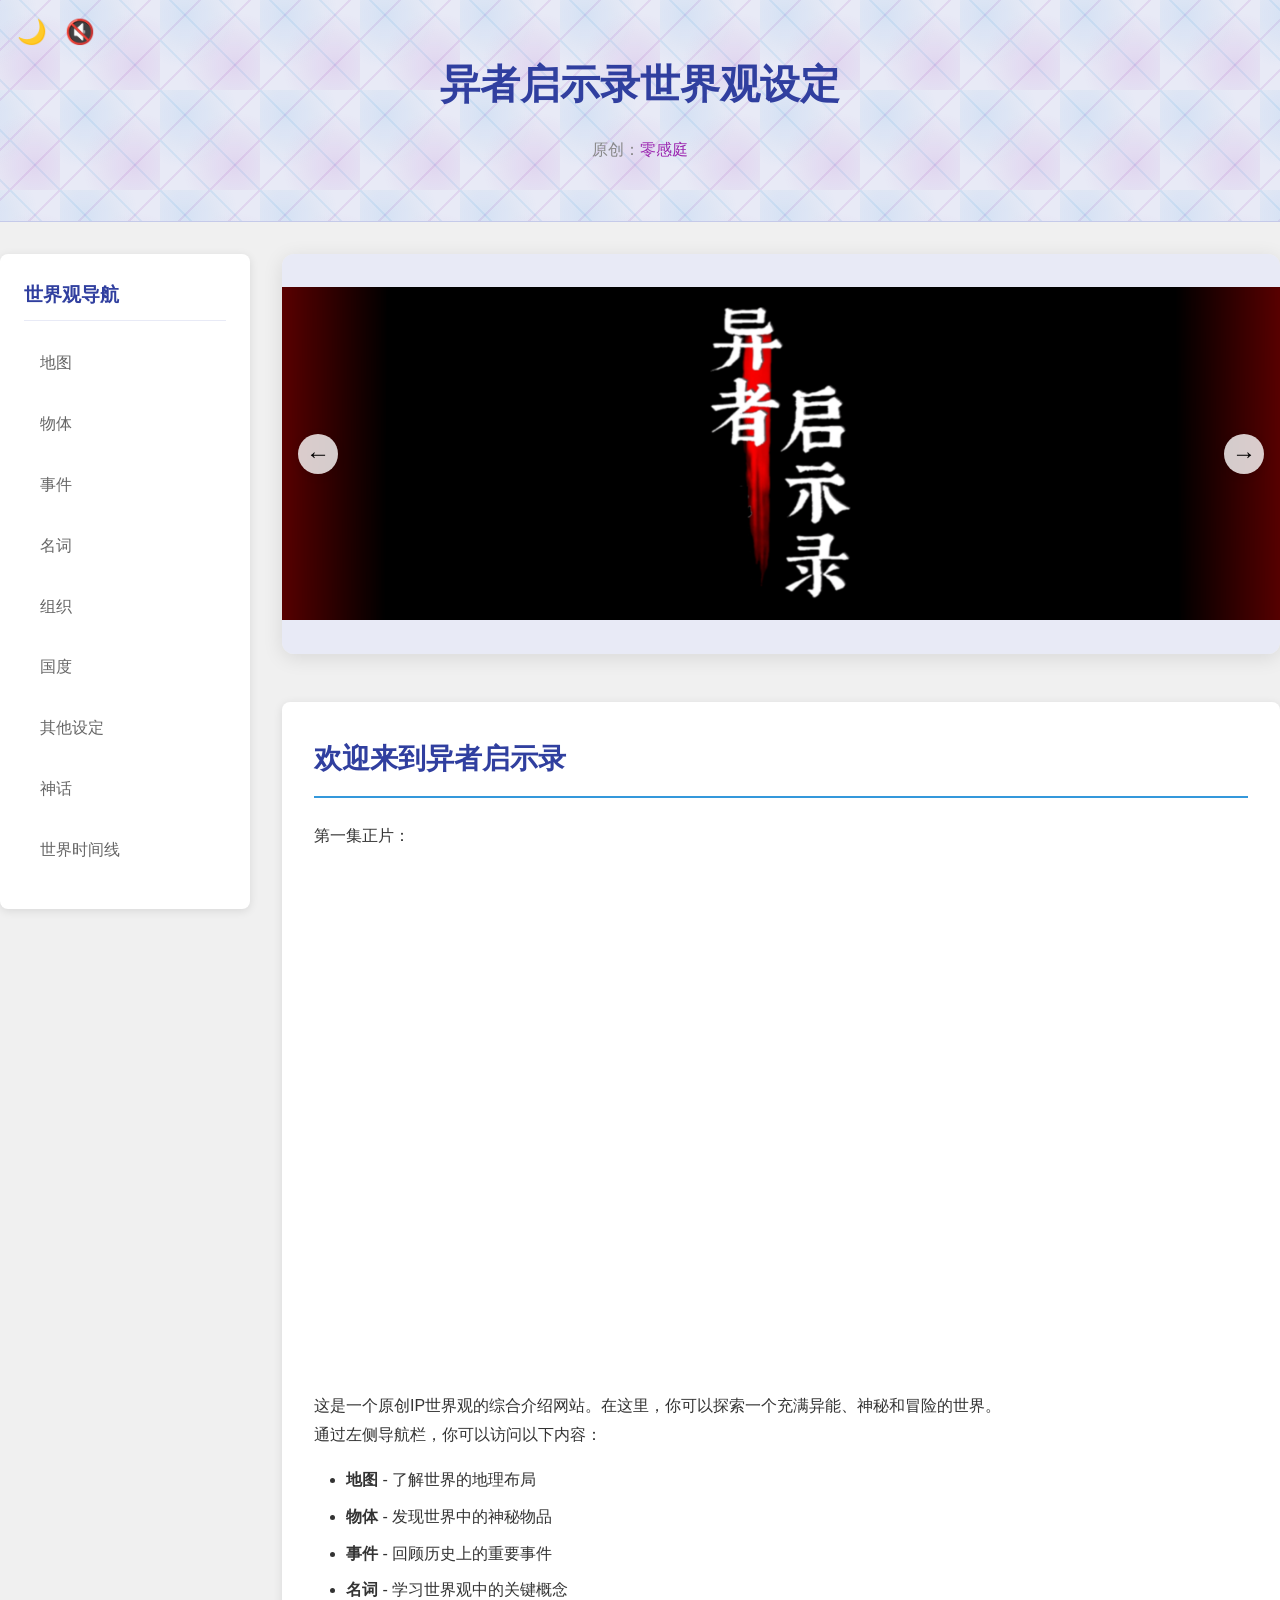
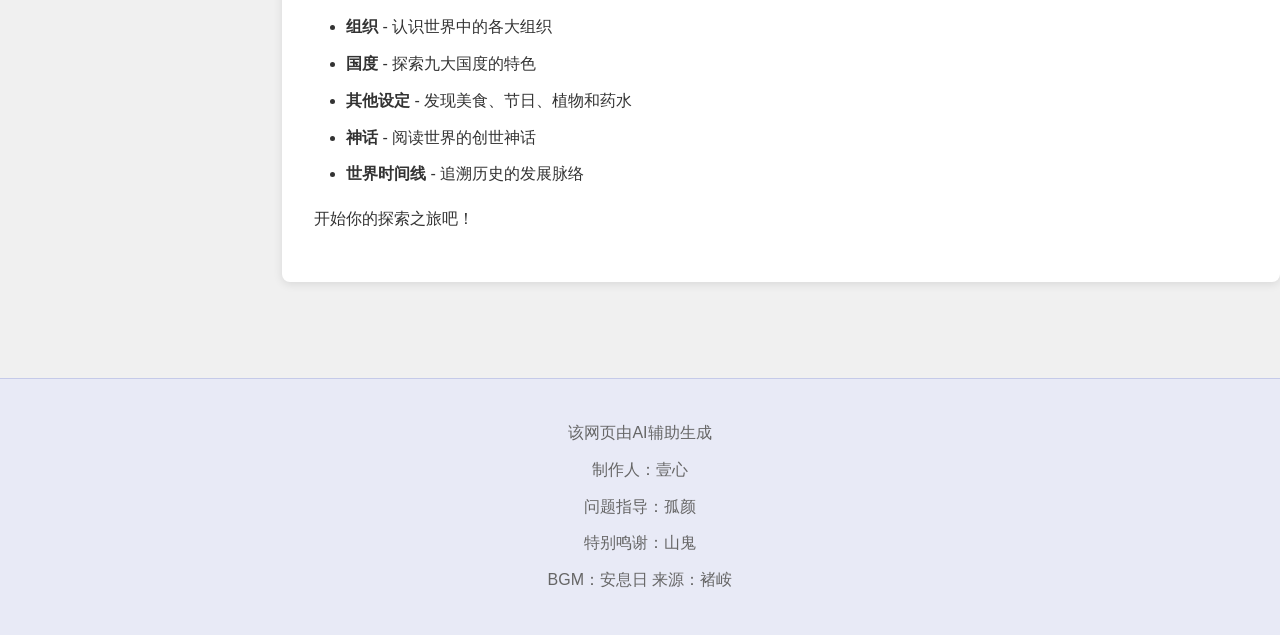
==== index.html @ 8feb6c43 "init project" ====
<!DOCTYPE html>
<html lang="zh-CN">

<head>
  <meta charset="utf-8">
  <meta name="viewport" content="width=device-width, initial-scale=1" />
  <meta name="page-id" content="home" />
  <meta name="page-title" content="主页" />
  <title>异者启示录世界观设定</title>
  <link rel="stylesheet" href="./css/style.css">
</head>

<body>
  <!-- 页面头部 -->
  <header class="page-header">
    <div class="header-controls">
      <div class="mode-toggle" id="modeToggle" title="开启夜间模式">
        <span class="mode-icon" id="modeIcon">🌙</span>
      </div>
      <div class="music-toggle" id="musicToggle" title="开启背景音乐">
        <span class="music-icon" id="musicIcon"></span>
      </div>
    </div>
    <h1 class="page-title">异者启示录世界观设定</h1>
    <p class="author-info secondary">原创：<span style="color: #9c27b0; font-weight: 500;">零感庭</span></p>
  </header>

  <!-- 主容器 -->
  <div class="main-container">
    <!-- 左侧导航 -->
    <aside class="sidebar">
      <nav class="nav-container">
        <h3 class="nav-title">世界观导航</h3>
        <ul class="nav-list">
          <li class="nav-item"><a href="./pages/map.html" class="nav-link">地图</a></li>
          <li class="nav-item"><a href="./pages/objects.html" class="nav-link">物体</a></li>
          <li class="nav-item"><a href="./pages/events.html" class="nav-link">事件</a></li>
          <li class="nav-item"><a href="./pages/terms.html" class="nav-link">名词</a></li>
          <li class="nav-item"><a href="./pages/organizations.html" class="nav-link">组织</a></li>
          <li class="nav-item"><a href="./pages/countries.html" class="nav-link">国度</a></li>
          <li class="nav-item"><a href="./pages/other.html" class="nav-link">其他设定</a></li>
          <li class="nav-item"><a href="./pages/mythology.html" class="nav-link">神话</a></li>
          <li class="nav-item"><a href="./pages/timeline.html" class="nav-link">世界时间线</a></li>
        </ul>
      </nav>
    </aside>

    <!-- 右侧内容 -->
    <main class="content-area">
      <!-- 图片滚动区域 -->
      <div class="image-slider">
        <div class="slider-container">
          <div class="slider-wrapper">
            <div class="slider-item">
              <img src="./picture/A.png" alt="图片A">
            </div>
            <div class="slider-item">
              <img src="./picture/B.png" alt="图片B">
            </div>
            <div class="slider-item">
              <img src="./picture/C.png" alt="图片C">
            </div>
          </div>
        </div>
        <div class="slider-controls">
          <button class="slider-btn prev" aria-label="上一张">←</button>
          <button class="slider-btn next" aria-label="下一张">→</button>
        </div>
      </div>

      <!-- 项目介绍 -->
      <section class="home-intro">
        <h2 class="section-title">欢迎来到异者启示录</h2>
        <p>第一集正片：</p>
        <div style="position: relative; padding-bottom: 56.25%; height: 0; overflow: hidden; max-width: 100%;">
          <iframe
            src="https://player.bilibili.com/player.html?isOutside=true&aid=1653888191&bvid=BV1ZE421V7Up&cid=1527776041&p=1"
            style="position: absolute; top: 0; left: 0; width: 100%; height: 100%;" frameborder="0" allowfullscreen
            sandbox="allow-same-origin allow-scripts allow-popups" oncontextmenu="return false;">
          </iframe>
        </div>
        <div class="content-paragraph">
          <p>这是一个原创IP世界观的综合介绍网站。在这里，你可以探索一个充满异能、神秘和冒险的世界。</p>
          <p>通过左侧导航栏，你可以访问以下内容：</p>
          <ul style="margin: 1rem 0; padding-left: 2rem;">
            <li><strong>地图</strong> - 了解世界的地理布局</li>
            <li><strong>物体</strong> - 发现世界中的神秘物品</li>
            <li><strong>事件</strong> - 回顾历史上的重要事件</li>
            <li><strong>名词</strong> - 学习世界观中的关键概念</li>
            <li><strong>组织</strong> - 认识世界中的各大组织</li>
            <li><strong>国度</strong> - 探索九大国度的特色</li>
            <li><strong>其他设定</strong> - 发现美食、节日、植物和药水</li>
            <li><strong>神话</strong> - 阅读世界的创世神话</li>
            <li><strong>世界时间线</strong> - 追溯历史的发展脉络</li>
          </ul>
          <p>开始你的探索之旅吧！</p>
        </div>
      </section>
    </main>
  </div>

  <!-- 返回顶部按钮 -->
  <button id="backToTop" class="back-to-top" style="display: none;" title="返回顶部">↑</button>

  <script src="./js/state-manager.js"></script>
  <script src="./js/shared.js"></script>
  <script src="./js/script.js"></script>
  <!-- 页脚信息 -->
  <footer
    style="background-color: #e8eaf6; text-align: center; padding: 2rem; margin-top: 2rem; border-top: 1px solid #c5cae9; color: #666;">
    <p style="margin: 0.5rem 0;">该网页由AI辅助生成</p>
    <p style="margin: 0.5rem 0;">制作人：壹心</p>
    <p style="margin: 0.5rem 0;">问题指导：孤颜</p>
    <p style="margin: 0.5rem 0;">特别鸣谢：山鬼</p>
    <p style="margin: 0.5rem 0;">BGM：安息日 来源：褚峖</p>
  </footer>
  <style>
    /* 强制禁止手机浏览器长按保存、弹出下载菜单 */
    * {
      -webkit-touch-callout: none !important;
      user-select: none !important;
      -webkit-user-select: none !important;
    }

    iframe {
      pointer-events: auto !important;
    }
  </style>

  <script>
    // 核心：每 50 毫秒强制隐藏所有下载浮窗/按钮
    setInterval(() => {
      const iframe = document.querySelector('iframe');
      if (!iframe) return;

      const doc = iframe.contentDocument || iframe.contentWindow.document;
      if (!doc) return;

      // 匹配所有浏览器的下载浮窗/按钮
      const targets = doc.querySelectorAll(`
    [class*="download"],
    [class*="float"],
    [class*="save"],
    [class*="down"],
    [class*="sniff"],
    [aria-label*="下载"],
    [aria-label*="保存"],
    [title*="下载"],
    [title*="保存"]
  `);

      targets.forEach(el => {
        el.style.display = 'none';
        el.style.visibility = 'hidden';
        el.style.opacity = '0';
        el.style.pointerEvents = 'none';
        el.style.height = '0';
        el.style.width = '0';
        el.style.overflow = 'hidden';
      });
    }, 50);
  </script>
</body>

</html>
---- css/style.css ----
/* ===== 重置和基础样式 ===== */
* {
  margin: 0;
  padding: 0;
  box-sizing: border-box;
}

html {
  scroll-behavior: smooth;
}

body {
  font-family: -apple-system, BlinkMacSystemFont, "Segoe UI", "Microsoft YaHei", sans-serif;
  line-height: 1.8;
  color: #333;
  background-color: #f0f0f0;
}

/* 几何图案装饰 */
.geometric-decoration {
  position: relative;
  overflow: hidden;
}

.geometric-decoration::before {
  content: '';
  position: absolute;
  top: -50%;
  left: -50%;
  width: 200%;
  height: 200%;
  background: 
    radial-gradient(circle at 25% 25%, rgba(52, 152, 219, 0.1) 0%, transparent 50%),
    radial-gradient(circle at 75% 75%, rgba(52, 152, 219, 0.1) 0%, transparent 50%),
    linear-gradient(45deg, transparent 48%, rgba(52, 152, 219, 0.1) 49%, rgba(52, 152, 219, 0.1) 51%, transparent 52%),
    linear-gradient(-45deg, transparent 48%, rgba(52, 152, 219, 0.1) 49%, rgba(52, 152, 219, 0.1) 51%, transparent 52%);
  background-size: 100px 100px, 100px 100px, 50px 50px, 50px 50px;
  animation: geometricMove 20s linear infinite;
  z-index: 0;
}

@keyframes geometricMove {
  0% { transform: translate(0, 0); }
  100% { transform: translate(50px, 50px); }
}

/* ===== 布局样式 ===== */
.page-header {
  background-color: #e8eaf6;
  text-align: center;
  padding: 3rem 1rem;
  border-bottom: 1px solid #c5cae9;
  position: relative;
  overflow: hidden;
}

.page-header::before {
  content: '';
  position: absolute;
  top: -50%;
  left: -50%;
  width: 200%;
  height: 200%;
  background: 
    radial-gradient(circle at 25% 25%, rgba(52, 152, 219, 0.1) 0%, transparent 50%),
    radial-gradient(circle at 75% 75%, rgba(156, 39, 176, 0.1) 0%, transparent 50%),
    linear-gradient(45deg, transparent 48%, rgba(52, 152, 219, 0.1) 49%, rgba(52, 152, 219, 0.1) 51%, transparent 52%),
    linear-gradient(-45deg, transparent 48%, rgba(156, 39, 176, 0.1) 49%, rgba(156, 39, 176, 0.1) 51%, transparent 52%);
  background-size: 100px 100px, 100px 100px, 50px 50px, 50px 50px;
  animation: geometricMove 20s linear infinite;
  z-index: 0;
}

.page-title {
  font-size: 2.5rem;
  margin-bottom: 1rem;
  color: #303f9f;
  font-weight: 700;
  position: relative;
  z-index: 1;
}

.author-info {
  font-size: 1rem;
  color: #666;
  margin: 0.5rem 0;
  position: relative;
  z-index: 1;
}

.author-info.secondary {
  color: #888;
  position: relative;
  z-index: 1;
}

/* ===== 主容器 ===== */
.main-container {
  display: flex;
  max-width: 1400px;
  margin: 0 auto;
  padding: 2rem 0;
}

/* ===== 左侧导航 ===== */
.sidebar {
  width: 250px;
  position: sticky;
  top: 2rem;
  height: fit-content;
  margin-right: 2rem;
}

.nav-container {
  background-color: #ffffff;
  border-radius: 8px;
  box-shadow: 0 2px 10px rgba(0,0,0,0.1);
  padding: 1.5rem;
}

.nav-title {
  font-size: 1.2rem;
  font-weight: 600;
  color: #303f9f;
  margin-bottom: 1rem;
  padding-bottom: 0.5rem;
  border-bottom: 1px solid #e8eaf6;
}

.nav-list {
  list-style: none;
}

.nav-item {
  margin-bottom: 0.5rem;
}

.nav-link {
  color: #666;
  text-decoration: none;
  padding: 0.75rem 1rem;
  display: block;
  border-radius: 4px;
  transition: all 0.3s ease;
}

.nav-link:hover {
  background-color: #e8eaf6;
  color: #303f9f;
  transform: translateX(5px);
}

.nav-link.active {
  background-color: #c5cae9;
  color: #303f9f;
  font-weight: 500;
}

/* ===== 右侧内容 ===== */
.content-area {
  flex: 1;
}

/* ===== 图片滚动区域 ===== */
.image-slider {
  position: relative;
  overflow: hidden;
  border-radius: 12px;
  margin-bottom: 3rem;
  box-shadow: 0 4px 20px rgba(0,0,0,0.1);
  height: 400px;
  width: 100%;
}

.slider-container {
  position: relative;
  width: 100%;
  height: 100%;
  overflow: hidden;
}

.slider-wrapper {
  display: flex;
  height: 100%;
  transition: transform 2s ease;
}

.slider-item {
  flex: 0 0 100%;
  height: 100%;
  display: flex;
  align-items: center;
  justify-content: center;
  background-color: #e8eaf6;
}

.slider-item img {
  max-width: 100%;
  max-height: 100%;
  object-fit: contain;
}

.slider-controls {
  position: absolute;
  top: 50%;
  left: 0;
  right: 0;
  transform: translateY(-50%);
  display: flex;
  justify-content: space-between;
  padding: 0 1rem;
}

.slider-btn {
  background-color: rgba(255, 255, 255, 0.8);
  border: none;
  border-radius: 50%;
  width: 40px;
  height: 40px;
  font-size: 1.5rem;
  cursor: pointer;
  transition: all 0.3s ease;
  box-shadow: 0 2px 10px rgba(0,0,0,0.1);
}

.slider-btn:hover {
  background-color: #ffffff;
  transform: scale(1.1);
}

/* ===== 内容区域 ===== */
.section {
  background-color: #ffffff;
  border-radius: 8px;
  padding: 2rem;
  margin-bottom: 2rem;
  box-shadow: 0 2px 10px rgba(0,0,0,0.1);
}

.section-title {
  font-size: 1.75rem;
  color: #303f9f;
  margin-bottom: 1.5rem;
  padding-bottom: 0.75rem;
  border-bottom: 2px solid #3498db;
}

/* 内容项目标题样式 */
.object-item h3,
.event-item h3,
.term-item h3,
.country-article h3,
.content-section h3 {
  font-size: 1.5rem;
  color: #2c3e50;
  margin-bottom: 1rem;
  padding-bottom: 0.5rem;
  border-bottom: 1px solid #e8eaf6;
}

body.dark-mode .object-item h3,
body.dark-mode .event-item h3,
body.dark-mode .term-item h3,
body.dark-mode .country-article h3,
body.dark-mode .content-section h3 {
  color: #f0f0f0;
  border-bottom: 1px solid #3a316a;
}

/* h4 和 h5 标题样式 */
h4 {
  font-size: 1.25rem;
  color: #34495e;
  margin: 1.5rem 0 1rem 0;
  padding-bottom: 0.5rem;
  border-bottom: 1px solid #e3e7f1;
}

h5 {
  font-size: 1.1rem;
  color: #495057;
  margin: 1rem 0 0.75rem 0;
  padding-bottom: 0.25rem;
  border-bottom: 1px solid #e9ecef;
}

body.dark-mode h4 {
  color: #d0d0d0;
  border-bottom: 1px solid #3a316a;
}

body.dark-mode h5 {
  color: #b0b0b0;
  border-bottom: 1px solid #3a316a;
}

/* ===== 内容项目样式 ===== */
.country-article,
.object-item,
.event-item,
.term-item,
.content-section {
  background-color: #fafaff;
  border-radius: 8px;
  padding: 1.5rem;
  margin-bottom: 1.5rem;
  border: 1px solid #e3e7f1;
  box-shadow: 0 2px 8px rgba(0,0,0,0.05);
  transition: all 0.3s ease;
}

.country-article:hover,
.object-item:hover,
.event-item:hover,
.term-item:hover,
.content-section:hover {
  box-shadow: 0 4px 16px rgba(0,0,0,0.1);
  transform: translateY(-2px);
}

.country-title {
  font-size: 1.5rem;
  color: #303f9f;
  margin-bottom: 1rem;
}

.subsection-title {
  font-size: 1.2rem;
  color: #666;
  margin: 1.25rem 0 0.75rem 0;
  font-weight: 600;
}

.content-paragraph {
  text-indent: 2em;
  margin: 0.75rem 0;
  line-height: 1.8;
  color: #333;
}

.highlight-text {
  color: #303f9f;
  font-weight: 500;
}

/* 其他设定部分的内容框 */
.other-content-box {
  background-color: #fafaff;
  border-radius: 8px;
  padding: 1.5rem;
  margin-bottom: 1.5rem;
  border: 1px solid #e3e7f1;
  box-shadow: 0 2px 8px rgba(0,0,0,0.05);
}

/* ===== 子导航样式 ===== */
.sub-nav {
  margin-bottom: 2rem;
}

.sub-nav ul {
  list-style: none;
  display: flex;
  flex-wrap: wrap;
  gap: 1rem;
  transition: all 0.3s ease;
}

.sub-nav li {
  margin-bottom: 0;
  flex-shrink: 0;
  transition: all 0.3s ease;
  position: relative;
}

.sub-nav a {
  color: #303f9f;
  text-decoration: none;
  padding: 0.5rem 1rem;
  border-radius: 4px;
  background-color: #fafaff;
  transition: all 0.3s ease;
  display: block;
  white-space: nowrap;
}

.sub-nav li:hover {
  transform: scale(1.1);
  z-index: 10;
}

.sub-nav li:hover ~ li {
  transform: translateX(5px);
}

.sub-nav li:hover + li {
  transform: translateX(10px);
}

.sub-nav li:hover a {
  background-color: #e8eaf6;
  box-shadow: 0 4px 12px rgba(52, 152, 219, 0.3);
  color: #303f9f;
}

/* ===== 返回顶部按钮 ===== */
.back-to-top {
  position: fixed;
  bottom: 2rem;
  right: 2rem;
  background-color: #c5cae9;
  color: #303f9f;
  border: none;
  border-radius: 50%;
  width: 50px;
  height: 50px;
  font-size: 1.5rem;
  cursor: pointer;
  opacity: 0;
  visibility: hidden;
  transition: all 0.3s ease;
  box-shadow: 0 2px 10px rgba(0,0,0,0.2);
  z-index: 999;
}

.back-to-top.visible {
  opacity: 1;
  visibility: visible;
}

.back-to-top:hover {
  background-color: #303f9f;
  color: #ffffff;
  transform: translateY(-3px);
  box-shadow: 0 4px 15px rgba(0,0,0,0.3);
}

/* ===== 响应式设计 ===== */
@media (max-width: 1024px) {
  .main-container {
    flex-direction: column;
    padding: 1rem;
  }
  
  .sidebar {
    width: 100%;
    position: relative;
    top: 0;
    margin-right: 0;
    margin-bottom: 2rem;
  }
  
  .nav-list {
    display: flex;
    overflow-x: auto;
    padding-bottom: 0.5rem;
  }
  
  .nav-item {
    margin-right: 0.5rem;
    margin-bottom: 0;
    flex-shrink: 0;
  }
  
  .nav-link {
    white-space: nowrap;
  }
  
  .image-slider {
    height: 300px;
  }
}

@media (max-width: 768px) {
  .page-title {
    font-size: 2rem;
  }
  
  .section {
    padding: 1.5rem;
  }
  
  .country-article {
    padding: 1.25rem;
  }
  
  .image-slider {
    height: 250px;
  }
  
  .back-to-top {
    bottom: 1rem;
    right: 1rem;
    width: 45px;
    height: 45px;
    font-size: 1.25rem;
  }
}

@media (max-width: 480px) {
  .page-header {
    padding: 2rem 1rem;
  }
  
  .page-title {
    font-size: 1.75rem;
  }
  
  .section {
    padding: 1rem;
  }
  
  .image-slider {
    height: 200px;
  }
}

/* 模式切换按钮 */
.header-controls {
  position: absolute;
  top: 1rem;
  left: 1rem;
  display: flex;
  align-items: center;
  gap: 1rem;
  z-index: 10;
}



.mode-toggle {
  cursor: pointer;
  font-size: 1.5rem;
  transition: transform 0.3s ease;
  display: flex;
  align-items: center;
  justify-content: center;
  width: 32px;
  height: 32px;
}

.music-toggle {
  cursor: pointer;
  font-size: 1.5rem;
  transition: transform 0.3s ease;
  display: flex;
  align-items: center;
  justify-content: center;
  width: 32px;
  height: 32px;
}

.mode-toggle:hover,
.music-toggle:hover {
  transform: scale(1.1);
}

.mode-icon {
  display: block;
}

/* 音乐图标 - 使用emoji */
.music-icon {
  display: inline-block;
  font-size: 1.5rem;
}

body.dark-mode .music-icon.muted::after {
  background-color: #666;
}

/* 夜间模式 */
body.dark-mode {
  background-color: #1a0436;
  color: #e0e0e0;
}

body.dark-mode .page-header {
  background-color: #2a1d32;
  border-bottom: 1px solid #1e0f53;
}

body.dark-mode .page-header::before {
  background: 
    radial-gradient(circle at 25% 25%, rgba(100, 100, 255, 0.1) 0%, transparent 50%),
    radial-gradient(circle at 75% 75%, rgba(150, 100, 255, 0.1) 0%, transparent 50%),
    linear-gradient(45deg, transparent 48%, rgba(100, 100, 255, 0.1) 49%, rgba(100, 100, 255, 0.1) 51%, transparent 52%),
    linear-gradient(-45deg, transparent 48%, rgba(150, 100, 255, 0.1) 49%, rgba(150, 100, 255, 0.1) 51%, transparent 52%);
}

body.dark-mode .page-title {
  color: #f0f0f0;
}

body.dark-mode .author-info {
  color: #d0d0d0;
}

body.dark-mode .author-info.secondary {
  color: #b0b0b0;
}

body.dark-mode .nav-container {
  background-color: #2a1d32;
  box-shadow: 0 2px 10px rgba(0,0,0,0.3);
}

body.dark-mode .nav-title {
  color: #f0f0f0;
  border-bottom: 1px solid #1e0f53;
}

body.dark-mode .nav-link {
  color: #d0d0d0;
}

body.dark-mode .nav-link:hover {
  background-color: #1e0f53;
  color: #a0a0ff;
}

body.dark-mode .nav-link.active {
  background-color: #1e0f53;
  color: #a0a0ff;
}

body.dark-mode .slider-item {
  background-color: #2a1d32;
}

body.dark-mode .section {
  background-color: #2a1d32;
  box-shadow: 0 2px 10px rgba(0,0,0,0.3);
}

body.dark-mode .section-title {
  color: #f0f0f0;
  border-bottom: 2px solid #413c6a;
}

body.dark-mode table {
  border-collapse: collapse;
  width: 100%;
}

body.dark-mode table th,
body.dark-mode table td {
  border: 1px solid #413c6a;
  padding: 0.75rem;
  text-align: left;
}

body.dark-mode table th {
  background-color: #211c48;
  color: #f0f0f0;
}

body.dark-mode .country-article,
body.dark-mode .object-item,
body.dark-mode .event-item,
body.dark-mode .term-item,
body.dark-mode .content-section,
body.dark-mode .other-content-box {
  background-color: #211c48;
  border: 1px solid #3a316a;
  box-shadow: 0 2px 8px rgba(0,0,0,0.2);
  transition: all 0.3s ease;
}

body.dark-mode .country-article:hover,
body.dark-mode .object-item:hover,
body.dark-mode .event-item:hover,
body.dark-mode .term-item:hover,
body.dark-mode .content-section:hover,
body.dark-mode .other-content-box:hover {
  box-shadow: 0 4px 16px rgba(0,0,0,0.3);
  transform: translateY(-2px);
}

body.dark-mode .country-title {
  color: #f0f0f0;
}

body.dark-mode .subsection-title {
  color: #d0d0d0;
}

body.dark-mode .content-paragraph {
  color: #d0d0d0;
}

body.dark-mode .highlight-text {
  color: #f0f0f0;
}

body.dark-mode .sub-nav a {
  color: #d0d0d0;
  background-color: #211c48;
}

body.dark-mode .sub-nav li:hover a {
  background-color: #2a1d32;
  box-shadow: 0 4px 12px rgba(100, 100, 255, 0.3);
  color: #f0f0f0;
}

body.dark-mode .back-to-top {
  background-color: #1e0f53;
  color: #f0f0f0;
  box-shadow: 0 2px 10px rgba(0,0,0,0.3);
}

body.dark-mode .back-to-top:hover {
  background-color: #2a1d32;
  color: #ffffff;
  box-shadow: 0 4px 15px rgba(0,0,0,0.4);
}

body.dark-mode footer {
  background-color: #2a1d32 !important;
  border-top: 1px solid #1e0f53 !important;
  color: #d0d0d0 !important;
}

/* 组织框样式 */
.org-box {
  background-color: #fcfaff;
  border-radius: 8px;
  padding: 1.5rem;
  margin-bottom: 1.5rem;
  border: 1px solid #e3e7f1;
  box-shadow: 0 2px 8px rgba(0,0,0,0.05);
  transition: all 0.3s ease;
}

.org-box:hover {
  box-shadow: 0 4px 16px rgba(0,0,0,0.1);
  transform: translateY(-2px);
}

body.dark-mode .org-box {
  background-color: #211c48 !important;
  border: 1px solid #3a316a;
  box-shadow: 0 2px 8px rgba(0,0,0,0.2);
}

body.dark-mode .org-box:hover {
  box-shadow: 0 4px 16px rgba(0,0,0,0.3);
}

/* 主页介绍部分样式 */
.home-intro {
  background-color: #ffffff;
  border-radius: 8px;
  padding: 2rem;
  margin-bottom: 2rem;
  box-shadow: 0 2px 10px rgba(0,0,0,0.1);
}

.home-intro .content-paragraph {
  text-indent: 0;
  margin: 1rem 0;
  line-height: 1.8;
  color: #333;
}

.home-intro ul {
  list-style: disc;
  margin: 1rem 0;
  padding-left: 2rem;
}

.home-intro li {
  margin-bottom: 0.5rem;
  color: #333;
}

body.dark-mode .home-intro {
  background-color: #2a1d32;
  box-shadow: 0 2px 10px rgba(0,0,0,0.3);
}

body.dark-mode .home-intro .content-paragraph {
  color: #d0d0d0;
}

body.dark-mode .home-intro li {
  color: #d0d0d0;
}

/* 页脚样式 */
.page-footer {
  background-color: #e8eaf6;
  text-align: center;
  padding: 2rem;
  margin-top: 2rem;
  border-top: 1px solid #c5cae9;
  color: #666;
}

.page-footer p {
  margin: 0.5rem 0;
  color: #666;
}

body.dark-mode .page-footer {
  background-color: #2a1d32;
  border-top: 1px solid #1e0f53;
  color: #d0d0d0;
}

body.dark-mode .page-footer p {
  color: #d0d0d0;
}

body.dark-mode .content-box {
  background-color: #211c48 !important;
  color: #d0d0d0 !important;
}

body.dark-mode .content-box p {
  color: #d0d0d0 !important;
}

/* 几何线条图标 */
.mode-icon.moon {
  position: relative;
  width: 24px;
  height: 24px;
  display: inline-block;
}

.mode-icon.moon::before {
  content: '';
  position: absolute;
  top: 0;
  left: 0;
  width: 24px;
  height: 24px;
  border: 2px solid #f0f0f0;
  border-radius: 50%;
  box-shadow: inset -6px -6px 0 0 #1a0436;
}

.mode-icon.sun {
  position: relative;
  width: 24px;
  height: 24px;
  display: inline-block;
}

.mode-icon.sun::before {
  content: '';
  position: absolute;
  top: 6px;
  left: 6px;
  width: 12px;
  height: 12px;
  background-color: #f0f0f0;
  border-radius: 50%;
}

.mode-icon.sun::after {
  content: '';
  position: absolute;
  top: 0;
  left: 10px;
  width: 4px;
  height: 24px;
  background-color: #f0f0f0;
  box-shadow: 14px 0 0 0 #f0f0f0, 7px 7px 0 0 #f0f0f0, 7px -7px 0 0 #f0f0f0, -7px 7px 0 0 #f0f0f0, -7px -7px 0 0 #f0f0f0;
}
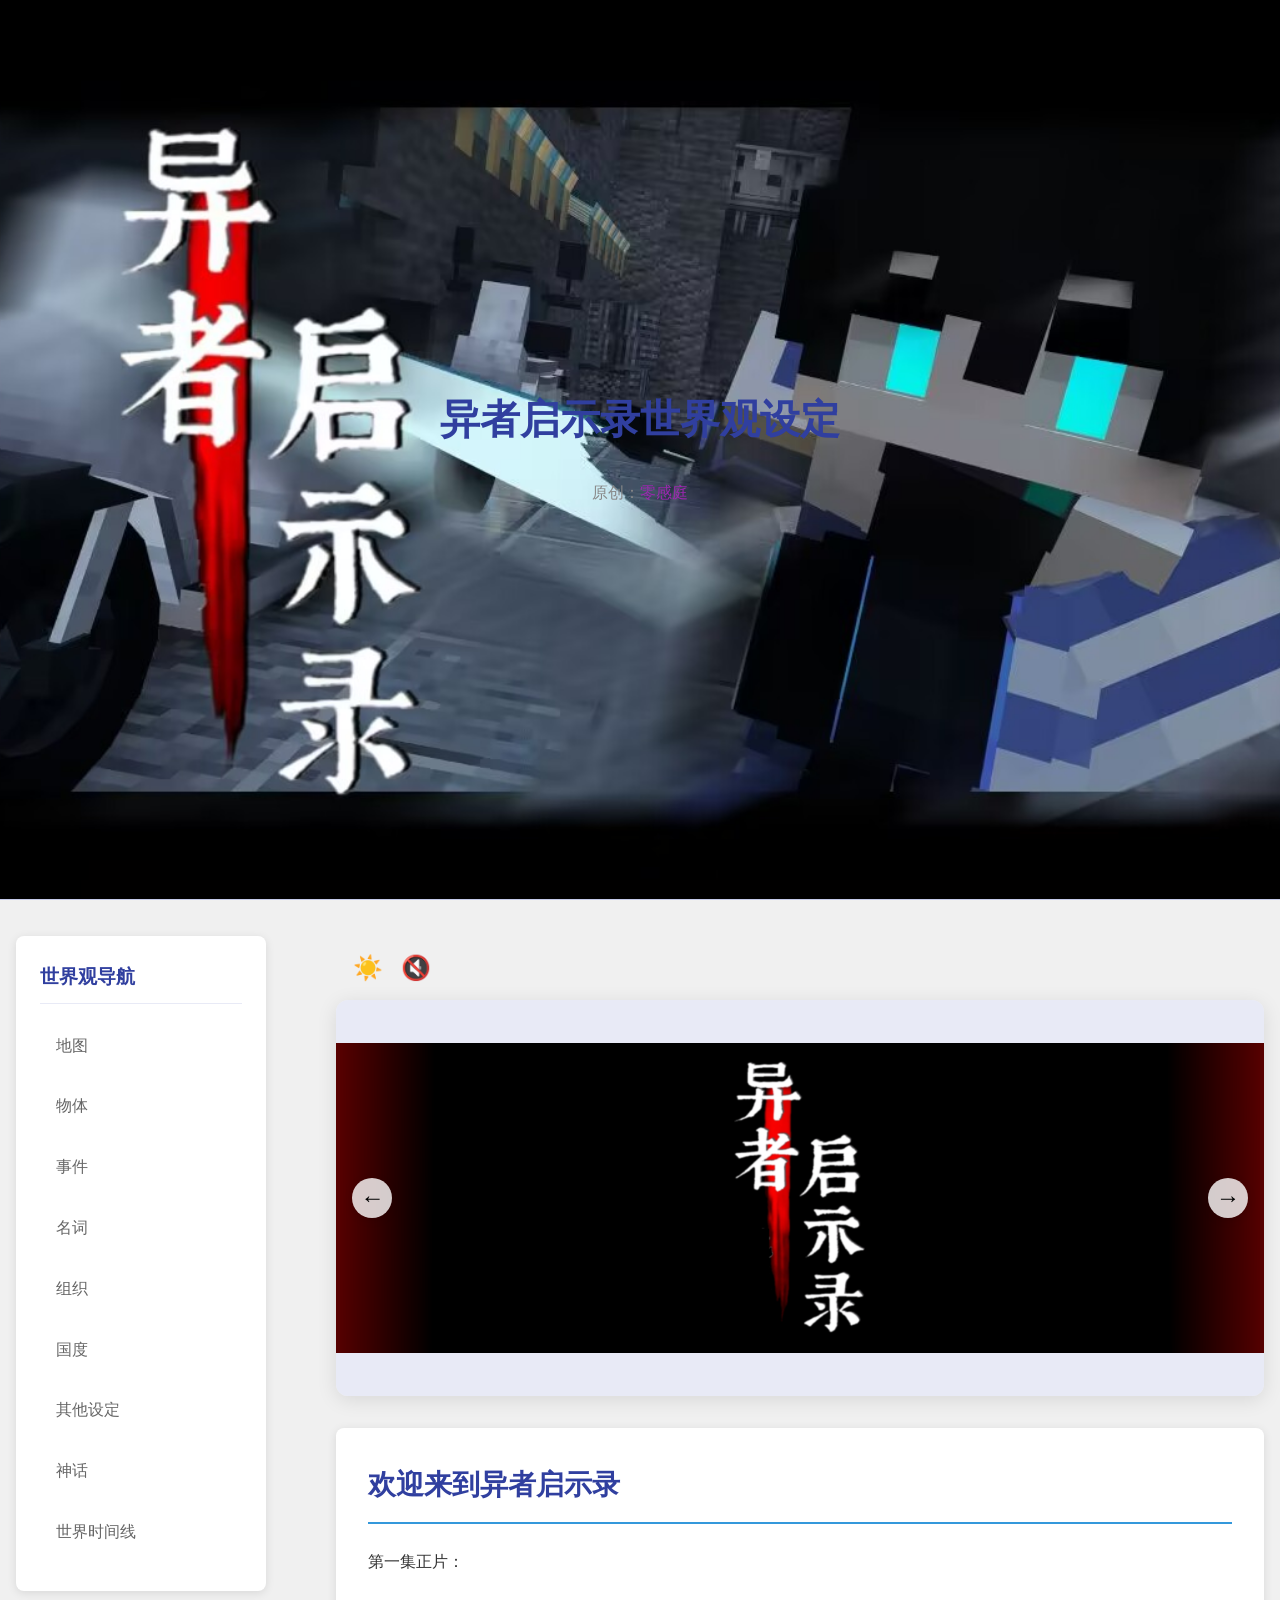
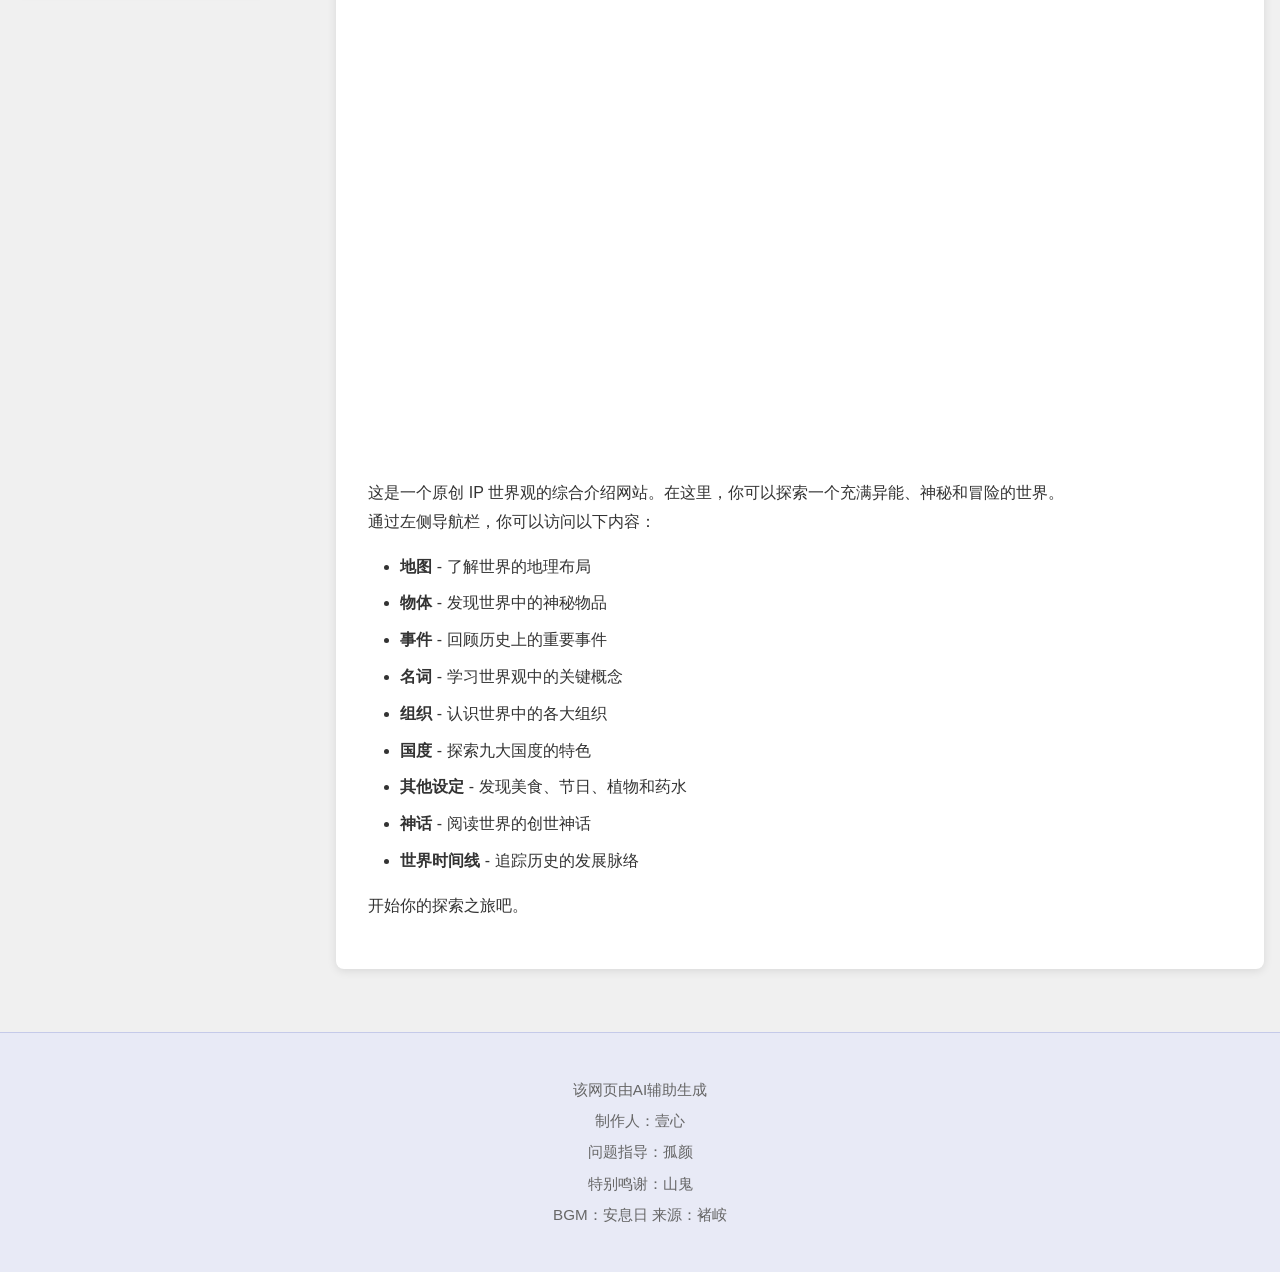
==== commit 9873b309: "页面优化" ====
--- a/index.html
+++ b/index.html
@@ -3,34 +3,23 @@
 
 <head>
   <meta charset="utf-8">
-  <meta name="viewport" content="width=device-width, initial-scale=1" />
-  <meta name="page-id" content="home" />
-  <meta name="page-title" content="主页" />
+  <meta name="viewport" content="width=device-width, initial-scale=1">
+  <meta name="page-id" content="home">
+  <meta name="page-title" content="首页">
   <title>异者启示录世界观设定</title>
   <link rel="stylesheet" href="./css/style.css">
 </head>
 
-<body>
-  <!-- 页面头部 -->
+<body class="home-page">
   <header class="page-header">
-    <div class="header-controls">
-      <div class="mode-toggle" id="modeToggle" title="开启夜间模式">
-        <span class="mode-icon" id="modeIcon">🌙</span>
-      </div>
-      <div class="music-toggle" id="musicToggle" title="开启背景音乐">
-        <span class="music-icon" id="musicIcon"></span>
-      </div>
-    </div>
     <h1 class="page-title">异者启示录世界观设定</h1>
     <p class="author-info secondary">原创：<span style="color: #9c27b0; font-weight: 500;">零感庭</span></p>
   </header>
 
-  <!-- 主容器 -->
   <div class="main-container">
-    <!-- 左侧导航 -->
     <aside class="sidebar">
       <nav class="nav-container">
-        <h3 class="nav-title">世界观导航</h3>
+        <h2 class="nav-title">世界观导航</h2>
         <ul class="nav-list">
           <li class="nav-item"><a href="./pages/map.html" class="nav-link">地图</a></li>
           <li class="nav-item"><a href="./pages/objects.html" class="nav-link">物体</a></li>
@@ -45,30 +34,38 @@
       </nav>
     </aside>
 
-    <!-- 右侧内容 -->
     <main class="content-area">
-      <!-- 图片滚动区域 -->
+      <div class="header-controls home-main-controls">
+        <button type="button" class="mode-toggle" id="modeToggle" title="开启夜间模式" aria-label="切换夜间模式"
+          aria-pressed="false">
+          <span class="mode-icon" id="modeIcon">☀️</span>
+        </button>
+        <button type="button" class="music-toggle" id="musicToggle" title="开启背景音乐" aria-label="切换背景音乐"
+          aria-pressed="false">
+          <span class="music-icon" id="musicIcon"></span>
+        </button>
+      </div>
+
       <div class="image-slider">
         <div class="slider-container">
           <div class="slider-wrapper">
             <div class="slider-item">
-              <img src="./picture/A.png" alt="图片A">
+              <img src="./picture/A.png" alt="首页展示图 A">
             </div>
             <div class="slider-item">
-              <img src="./picture/B.png" alt="图片B">
+              <img src="./picture/B.png" alt="首页展示图 B">
             </div>
             <div class="slider-item">
-              <img src="./picture/C.png" alt="图片C">
+              <img src="./picture/C.png" alt="首页展示图 C">
             </div>
           </div>
         </div>
         <div class="slider-controls">
-          <button class="slider-btn prev" aria-label="上一张">←</button>
-          <button class="slider-btn next" aria-label="下一张">→</button>
+          <button type="button" class="slider-btn prev" aria-label="上一张">←</button>
+          <button type="button" class="slider-btn next" aria-label="下一张">→</button>
         </div>
       </div>
 
-      <!-- 项目介绍 -->
       <section class="home-intro">
         <h2 class="section-title">欢迎来到异者启示录</h2>
         <p>第一集正片：</p>
@@ -76,13 +73,13 @@
           <iframe
             src="https://player.bilibili.com/player.html?isOutside=true&aid=1653888191&bvid=BV1ZE421V7Up&cid=1527776041&p=1"
             style="position: absolute; top: 0; left: 0; width: 100%; height: 100%;" frameborder="0" allowfullscreen
-            sandbox="allow-same-origin allow-scripts allow-popups" oncontextmenu="return false;">
+            sandbox="allow-same-origin allow-scripts allow-popups" title="异者启示录第一集视频播放器">
           </iframe>
         </div>
         <div class="content-paragraph">
-          <p>这是一个原创IP世界观的综合介绍网站。在这里，你可以探索一个充满异能、神秘和冒险的世界。</p>
+          <p>这是一个原创 IP 世界观的综合介绍网站。在这里，你可以探索一个充满异能、神秘和冒险的世界。</p>
           <p>通过左侧导航栏，你可以访问以下内容：</p>
-          <ul style="margin: 1rem 0; padding-left: 2rem;">
+          <ul>
             <li><strong>地图</strong> - 了解世界的地理布局</li>
             <li><strong>物体</strong> - 发现世界中的神秘物品</li>
             <li><strong>事件</strong> - 回顾历史上的重要事件</li>
@@ -91,75 +88,27 @@
             <li><strong>国度</strong> - 探索九大国度的特色</li>
             <li><strong>其他设定</strong> - 发现美食、节日、植物和药水</li>
             <li><strong>神话</strong> - 阅读世界的创世神话</li>
-            <li><strong>世界时间线</strong> - 追溯历史的发展脉络</li>
+            <li><strong>世界时间线</strong> - 追踪历史的发展脉络</li>
           </ul>
-          <p>开始你的探索之旅吧！</p>
+          <p>开始你的探索之旅吧。</p>
         </div>
       </section>
     </main>
   </div>
 
-  <!-- 返回顶部按钮 -->
-  <button id="backToTop" class="back-to-top" style="display: none;" title="返回顶部">↑</button>
+  <button type="button" id="backToTop" class="back-to-top" title="返回顶部" aria-label="返回顶部">↑</button>
 
   <script src="./js/state-manager.js"></script>
   <script src="./js/shared.js"></script>
   <script src="./js/script.js"></script>
-  <!-- 页脚信息 -->
-  <footer
-    style="background-color: #e8eaf6; text-align: center; padding: 2rem; margin-top: 2rem; border-top: 1px solid #c5cae9; color: #666;">
-    <p style="margin: 0.5rem 0;">该网页由AI辅助生成</p>
-    <p style="margin: 0.5rem 0;">制作人：壹心</p>
-    <p style="margin: 0.5rem 0;">问题指导：孤颜</p>
-    <p style="margin: 0.5rem 0;">特别鸣谢：山鬼</p>
-    <p style="margin: 0.5rem 0;">BGM：安息日 来源：褚峖</p>
+
+  <footer class="page-footer">
+    <p>该网页由AI辅助生成</p>
+    <p>制作人：壹心</p>
+    <p>问题指导：孤颜</p>
+    <p>特别鸣谢：山鬼</p>
+    <p>BGM：安息日 来源：褚峖</p>
   </footer>
-  <style>
-    /* 强制禁止手机浏览器长按保存、弹出下载菜单 */
-    * {
-      -webkit-touch-callout: none !important;
-      user-select: none !important;
-      -webkit-user-select: none !important;
-    }
-
-    iframe {
-      pointer-events: auto !important;
-    }
-  </style>
-
-  <script>
-    // 核心：每 50 毫秒强制隐藏所有下载浮窗/按钮
-    setInterval(() => {
-      const iframe = document.querySelector('iframe');
-      if (!iframe) return;
-
-      const doc = iframe.contentDocument || iframe.contentWindow.document;
-      if (!doc) return;
-
-      // 匹配所有浏览器的下载浮窗/按钮
-      const targets = doc.querySelectorAll(`
-    [class*="download"],
-    [class*="float"],
-    [class*="save"],
-    [class*="down"],
-    [class*="sniff"],
-    [aria-label*="下载"],
-    [aria-label*="保存"],
-    [title*="下载"],
-    [title*="保存"]
-  `);
-
-      targets.forEach(el => {
-        el.style.display = 'none';
-        el.style.visibility = 'hidden';
-        el.style.opacity = '0';
-        el.style.pointerEvents = 'none';
-        el.style.height = '0';
-        el.style.width = '0';
-        el.style.overflow = 'hidden';
-      });
-    }, 50);
-  </script>
 </body>
 
-</html>+</html>
--- a/css/style.css
+++ b/css/style.css
@@ -14,6 +14,85 @@
   line-height: 1.8;
   color: #333;
   background-color: #f0f0f0;
+}
+
+body.home-page {
+  --home-copy-fade: 0;
+  scroll-snap-type: y mandatory;
+  overscroll-behavior-y: contain;
+}
+
+body.home-page .page-header,
+body.home-page .main-container {
+  scroll-snap-stop: always;
+}
+
+body.home-page .page-header {
+  min-height: 100svh;
+  display: flex;
+  flex-direction: column;
+  justify-content: center;
+  align-items: center;
+  padding: clamp(5rem, 12vh, 8rem) 1rem;
+  scroll-snap-align: start;
+  isolation: isolate;
+}
+
+body.home-page .page-header>* {
+  position: relative;
+  z-index: 1;
+}
+
+body.home-page .page-title {
+  opacity: calc(1 - var(--home-copy-fade));
+  transform: translateY(calc(var(--home-copy-fade) * -2rem));
+  filter: blur(calc(var(--home-copy-fade) * 8px));
+  transition: opacity 0.18s linear, transform 0.28s ease-out, filter 0.28s ease-out;
+  animation: homeTitleIntroFade 1.35s ease-out 0.15s 1;
+  will-change: opacity, transform, filter;
+}
+
+body.home-page .author-info.secondary {
+  opacity: calc(1 - (var(--home-copy-fade) * 0.8));
+  transform: translateY(calc(var(--home-copy-fade) * -1rem));
+  transition: opacity 0.18s linear, transform 0.28s ease-out;
+  will-change: opacity, transform;
+}
+
+body.home-page .main-container {
+  min-height: 100svh;
+  width: min(1400px, calc(100% - 2rem));
+  padding: clamp(1.5rem, 4vh, 3rem) 0;
+  gap: clamp(1.5rem, 3vw, 2.5rem);
+  align-items: flex-start;
+  scroll-snap-align: start;
+}
+
+body.home-page .sidebar {
+  top: clamp(1rem, 8vh, 5rem);
+}
+
+body.home-page .content-area {
+  position: relative;
+  display: grid;
+  gap: 2rem;
+  align-content: center;
+  padding-top: 4rem;
+}
+
+body.home-page .home-main-controls {
+  top: 1rem;
+  left: 1rem;
+  z-index: 12;
+}
+
+body.home-page .image-slider {
+  height: clamp(280px, 44svh, 460px);
+  margin-bottom: 0;
+}
+
+body.home-page .home-intro {
+  margin-bottom: 0;
 }
 
 /* 几何图案装饰 */
@@ -29,7 +108,7 @@
   left: -50%;
   width: 200%;
   height: 200%;
-  background: 
+  background:
     radial-gradient(circle at 25% 25%, rgba(52, 152, 219, 0.1) 0%, transparent 50%),
     radial-gradient(circle at 75% 75%, rgba(52, 152, 219, 0.1) 0%, transparent 50%),
     linear-gradient(45deg, transparent 48%, rgba(52, 152, 219, 0.1) 49%, rgba(52, 152, 219, 0.1) 51%, transparent 52%),
@@ -40,13 +119,42 @@
 }
 
 @keyframes geometricMove {
-  0% { transform: translate(0, 0); }
-  100% { transform: translate(50px, 50px); }
+  0% {
+    transform: translate(0, 0);
+  }
+
+  100% {
+    transform: translate(50px, 50px);
+  }
+}
+
+@keyframes homeTitleIntroFade {
+  0% {
+    opacity: 1;
+    transform: translateY(0);
+    filter: blur(0);
+  }
+
+  45% {
+    opacity: 0.12;
+    transform: translateY(-0.85rem);
+    filter: blur(6px);
+  }
+
+  100% {
+    opacity: 1;
+    transform: translateY(0);
+    filter: blur(0);
+  }
 }
 
 /* ===== 布局样式 ===== */
 .page-header {
   background-color: #e8eaf6;
+  background-image: url('../picture/headPic.jpg');
+  background-position: center center;
+  background-repeat: no-repeat;
+  background-size: cover;
   text-align: center;
   padding: 3rem 1rem;
   border-bottom: 1px solid #c5cae9;
@@ -57,17 +165,8 @@
 .page-header::before {
   content: '';
   position: absolute;
-  top: -50%;
-  left: -50%;
-  width: 200%;
-  height: 200%;
-  background: 
-    radial-gradient(circle at 25% 25%, rgba(52, 152, 219, 0.1) 0%, transparent 50%),
-    radial-gradient(circle at 75% 75%, rgba(156, 39, 176, 0.1) 0%, transparent 50%),
-    linear-gradient(45deg, transparent 48%, rgba(52, 152, 219, 0.1) 49%, rgba(52, 152, 219, 0.1) 51%, transparent 52%),
-    linear-gradient(-45deg, transparent 48%, rgba(156, 39, 176, 0.1) 49%, rgba(156, 39, 176, 0.1) 51%, transparent 52%);
-  background-size: 100px 100px, 100px 100px, 50px 50px, 50px 50px;
-  animation: geometricMove 20s linear infinite;
+  inset: 0;
+  background: none;
   z-index: 0;
 }
 
@@ -114,7 +213,7 @@
 .nav-container {
   background-color: #ffffff;
   border-radius: 8px;
-  box-shadow: 0 2px 10px rgba(0,0,0,0.1);
+  box-shadow: 0 2px 10px rgba(0, 0, 0, 0.1);
   padding: 1.5rem;
 }
 
@@ -167,7 +266,7 @@
   overflow: hidden;
   border-radius: 12px;
   margin-bottom: 3rem;
-  box-shadow: 0 4px 20px rgba(0,0,0,0.1);
+  box-shadow: 0 4px 20px rgba(0, 0, 0, 0.1);
   height: 400px;
   width: 100%;
 }
@@ -220,7 +319,7 @@
   font-size: 1.5rem;
   cursor: pointer;
   transition: all 0.3s ease;
-  box-shadow: 0 2px 10px rgba(0,0,0,0.1);
+  box-shadow: 0 2px 10px rgba(0, 0, 0, 0.1);
 }
 
 .slider-btn:hover {
@@ -234,7 +333,7 @@
   border-radius: 8px;
   padding: 2rem;
   margin-bottom: 2rem;
-  box-shadow: 0 2px 10px rgba(0,0,0,0.1);
+  box-shadow: 0 2px 10px rgba(0, 0, 0, 0.1);
 }
 
 .section-title {
@@ -305,7 +404,7 @@
   padding: 1.5rem;
   margin-bottom: 1.5rem;
   border: 1px solid #e3e7f1;
-  box-shadow: 0 2px 8px rgba(0,0,0,0.05);
+  box-shadow: 0 2px 8px rgba(0, 0, 0, 0.05);
   transition: all 0.3s ease;
 }
 
@@ -314,7 +413,7 @@
 .event-item:hover,
 .term-item:hover,
 .content-section:hover {
-  box-shadow: 0 4px 16px rgba(0,0,0,0.1);
+  box-shadow: 0 4px 16px rgba(0, 0, 0, 0.1);
   transform: translateY(-2px);
 }
 
@@ -350,7 +449,7 @@
   padding: 1.5rem;
   margin-bottom: 1.5rem;
   border: 1px solid #e3e7f1;
-  box-shadow: 0 2px 8px rgba(0,0,0,0.05);
+  box-shadow: 0 2px 8px rgba(0, 0, 0, 0.05);
 }
 
 /* ===== 子导航样式 ===== */
@@ -389,11 +488,11 @@
   z-index: 10;
 }
 
-.sub-nav li:hover ~ li {
+.sub-nav li:hover~li {
   transform: translateX(5px);
 }
 
-.sub-nav li:hover + li {
+.sub-nav li:hover+li {
   transform: translateX(10px);
 }
 
@@ -419,7 +518,7 @@
   opacity: 0;
   visibility: hidden;
   transition: all 0.3s ease;
-  box-shadow: 0 2px 10px rgba(0,0,0,0.2);
+  box-shadow: 0 2px 10px rgba(0, 0, 0, 0.2);
   z-index: 999;
 }
 
@@ -432,7 +531,7 @@
   background-color: #303f9f;
   color: #ffffff;
   transform: translateY(-3px);
-  box-shadow: 0 4px 15px rgba(0,0,0,0.3);
+  box-shadow: 0 4px 15px rgba(0, 0, 0, 0.3);
 }
 
 /* ===== 响应式设计 ===== */
@@ -441,7 +540,7 @@
     flex-direction: column;
     padding: 1rem;
   }
-  
+
   .sidebar {
     width: 100%;
     position: relative;
@@ -449,45 +548,69 @@
     margin-right: 0;
     margin-bottom: 2rem;
   }
-  
+
   .nav-list {
     display: flex;
     overflow-x: auto;
     padding-bottom: 0.5rem;
   }
-  
+
   .nav-item {
     margin-right: 0.5rem;
     margin-bottom: 0;
     flex-shrink: 0;
   }
-  
+
   .nav-link {
     white-space: nowrap;
   }
-  
+
   .image-slider {
     height: 300px;
   }
+
+  body.home-page {
+    scroll-snap-type: y proximity;
+  }
+
+  body.home-page .page-header {
+    min-height: 90svh;
+  }
+
+  body.home-page .main-container {
+    width: auto;
+    min-height: auto;
+    padding: 1rem;
+  }
+
+  body.home-page .content-area {
+    align-content: start;
+  }
+
+  body.home-page .home-main-controls {
+    top: 0.75rem;
+    left: 0.75rem;
+  }
+
 }
 
 @media (max-width: 768px) {
   .page-title {
     font-size: 2rem;
   }
-  
+
   .section {
     padding: 1.5rem;
   }
-  
+
   .country-article {
     padding: 1.25rem;
   }
-  
+
   .image-slider {
     height: 250px;
   }
-  
+
   .back-to-top {
     bottom: 1rem;
     right: 1rem;
@@ -495,21 +618,25 @@
     height: 45px;
     font-size: 1.25rem;
   }
+
+  body.home-page .page-header {
+    min-height: 86svh;
+  }
 }
 
 @media (max-width: 480px) {
   .page-header {
     padding: 2rem 1rem;
   }
-  
+
   .page-title {
     font-size: 1.75rem;
   }
-  
+
   .section {
     padding: 1rem;
   }
-  
+
   .image-slider {
     height: 200px;
   }
@@ -529,6 +656,10 @@
 
 
 .mode-toggle {
+  background: none;
+  border: none;
+  padding: 0;
+  color: inherit;
   cursor: pointer;
   font-size: 1.5rem;
   transition: transform 0.3s ease;
@@ -540,6 +671,10 @@
 }
 
 .music-toggle {
+  background: none;
+  border: none;
+  padding: 0;
+  color: inherit;
   cursor: pointer;
   font-size: 1.5rem;
   transition: transform 0.3s ease;
@@ -555,6 +690,15 @@
   transform: scale(1.1);
 }
 
+.mode-toggle:focus-visible,
+.music-toggle:focus-visible,
+.slider-btn:focus-visible,
+.back-to-top:focus-visible,
+.nav-link:focus-visible {
+  outline: 2px solid #3498db;
+  outline-offset: 3px;
+}
+
 .mode-icon {
   display: block;
 }
@@ -581,11 +725,7 @@
 }
 
 body.dark-mode .page-header::before {
-  background: 
-    radial-gradient(circle at 25% 25%, rgba(100, 100, 255, 0.1) 0%, transparent 50%),
-    radial-gradient(circle at 75% 75%, rgba(150, 100, 255, 0.1) 0%, transparent 50%),
-    linear-gradient(45deg, transparent 48%, rgba(100, 100, 255, 0.1) 49%, rgba(100, 100, 255, 0.1) 51%, transparent 52%),
-    linear-gradient(-45deg, transparent 48%, rgba(150, 100, 255, 0.1) 49%, rgba(150, 100, 255, 0.1) 51%, transparent 52%);
+  background: none;
 }
 
 body.dark-mode .page-title {
@@ -600,9 +740,10 @@
   color: #b0b0b0;
 }
 
+
 body.dark-mode .nav-container {
   background-color: #2a1d32;
-  box-shadow: 0 2px 10px rgba(0,0,0,0.3);
+  box-shadow: 0 2px 10px rgba(0, 0, 0, 0.3);
 }
 
 body.dark-mode .nav-title {
@@ -630,7 +771,7 @@
 
 body.dark-mode .section {
   background-color: #2a1d32;
-  box-shadow: 0 2px 10px rgba(0,0,0,0.3);
+  box-shadow: 0 2px 10px rgba(0, 0, 0, 0.3);
 }
 
 body.dark-mode .section-title {
@@ -663,7 +804,7 @@
 body.dark-mode .other-content-box {
   background-color: #211c48;
   border: 1px solid #3a316a;
-  box-shadow: 0 2px 8px rgba(0,0,0,0.2);
+  box-shadow: 0 2px 8px rgba(0, 0, 0, 0.2);
   transition: all 0.3s ease;
 }
 
@@ -673,7 +814,7 @@
 body.dark-mode .term-item:hover,
 body.dark-mode .content-section:hover,
 body.dark-mode .other-content-box:hover {
-  box-shadow: 0 4px 16px rgba(0,0,0,0.3);
+  box-shadow: 0 4px 16px rgba(0, 0, 0, 0.3);
   transform: translateY(-2px);
 }
 
@@ -707,13 +848,13 @@
 body.dark-mode .back-to-top {
   background-color: #1e0f53;
   color: #f0f0f0;
-  box-shadow: 0 2px 10px rgba(0,0,0,0.3);
+  box-shadow: 0 2px 10px rgba(0, 0, 0, 0.3);
 }
 
 body.dark-mode .back-to-top:hover {
   background-color: #2a1d32;
   color: #ffffff;
-  box-shadow: 0 4px 15px rgba(0,0,0,0.4);
+  box-shadow: 0 4px 15px rgba(0, 0, 0, 0.4);
 }
 
 body.dark-mode footer {
@@ -729,23 +870,23 @@
   padding: 1.5rem;
   margin-bottom: 1.5rem;
   border: 1px solid #e3e7f1;
-  box-shadow: 0 2px 8px rgba(0,0,0,0.05);
+  box-shadow: 0 2px 8px rgba(0, 0, 0, 0.05);
   transition: all 0.3s ease;
 }
 
 .org-box:hover {
-  box-shadow: 0 4px 16px rgba(0,0,0,0.1);
+  box-shadow: 0 4px 16px rgba(0, 0, 0, 0.1);
   transform: translateY(-2px);
 }
 
 body.dark-mode .org-box {
   background-color: #211c48 !important;
   border: 1px solid #3a316a;
-  box-shadow: 0 2px 8px rgba(0,0,0,0.2);
+  box-shadow: 0 2px 8px rgba(0, 0, 0, 0.2);
 }
 
 body.dark-mode .org-box:hover {
-  box-shadow: 0 4px 16px rgba(0,0,0,0.3);
+  box-shadow: 0 4px 16px rgba(0, 0, 0, 0.3);
 }
 
 /* 主页介绍部分样式 */
@@ -754,7 +895,7 @@
   border-radius: 8px;
   padding: 2rem;
   margin-bottom: 2rem;
-  box-shadow: 0 2px 10px rgba(0,0,0,0.1);
+  box-shadow: 0 2px 10px rgba(0, 0, 0, 0.1);
 }
 
 .home-intro .content-paragraph {
@@ -777,7 +918,7 @@
 
 body.dark-mode .home-intro {
   background-color: #2a1d32;
-  box-shadow: 0 2px 10px rgba(0,0,0,0.3);
+  box-shadow: 0 2px 10px rgba(0, 0, 0, 0.3);
 }
 
 body.dark-mode .home-intro .content-paragraph {
@@ -792,15 +933,17 @@
 .page-footer {
   background-color: #e8eaf6;
   text-align: center;
-  padding: 2rem;
-  margin-top: 2rem;
+  padding: clamp(1.75rem, 3vw, 2.5rem) 1.5rem;
+  margin-top: clamp(1.5rem, 3vh, 2.25rem);
   border-top: 1px solid #c5cae9;
   color: #666;
 }
 
 .page-footer p {
-  margin: 0.5rem 0;
+  margin: 0.35rem 0;
   color: #666;
+  line-height: 1.7;
+  font-size: 0.95rem;
 }
 
 body.dark-mode .page-footer {
@@ -869,4 +1012,4 @@
   height: 24px;
   background-color: #f0f0f0;
   box-shadow: 14px 0 0 0 #f0f0f0, 7px 7px 0 0 #f0f0f0, 7px -7px 0 0 #f0f0f0, -7px 7px 0 0 #f0f0f0, -7px -7px 0 0 #f0f0f0;
-}+}
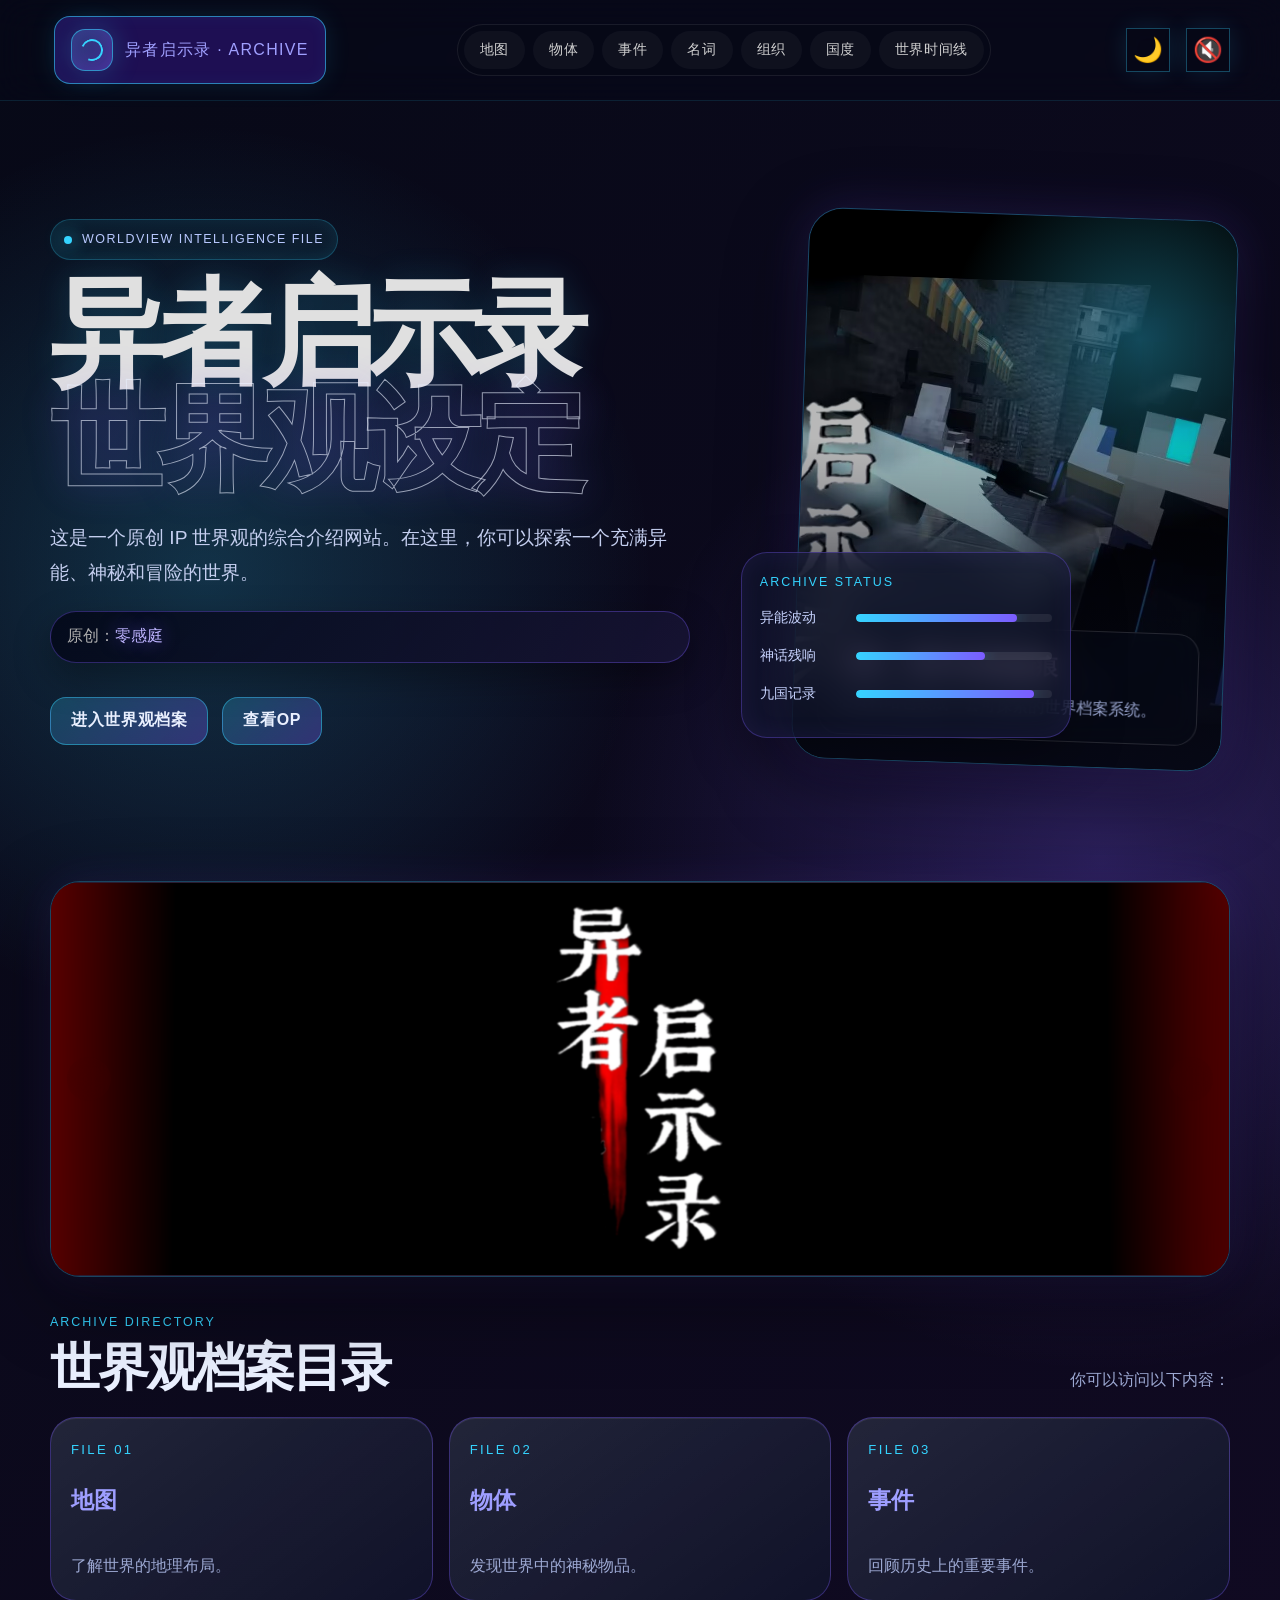
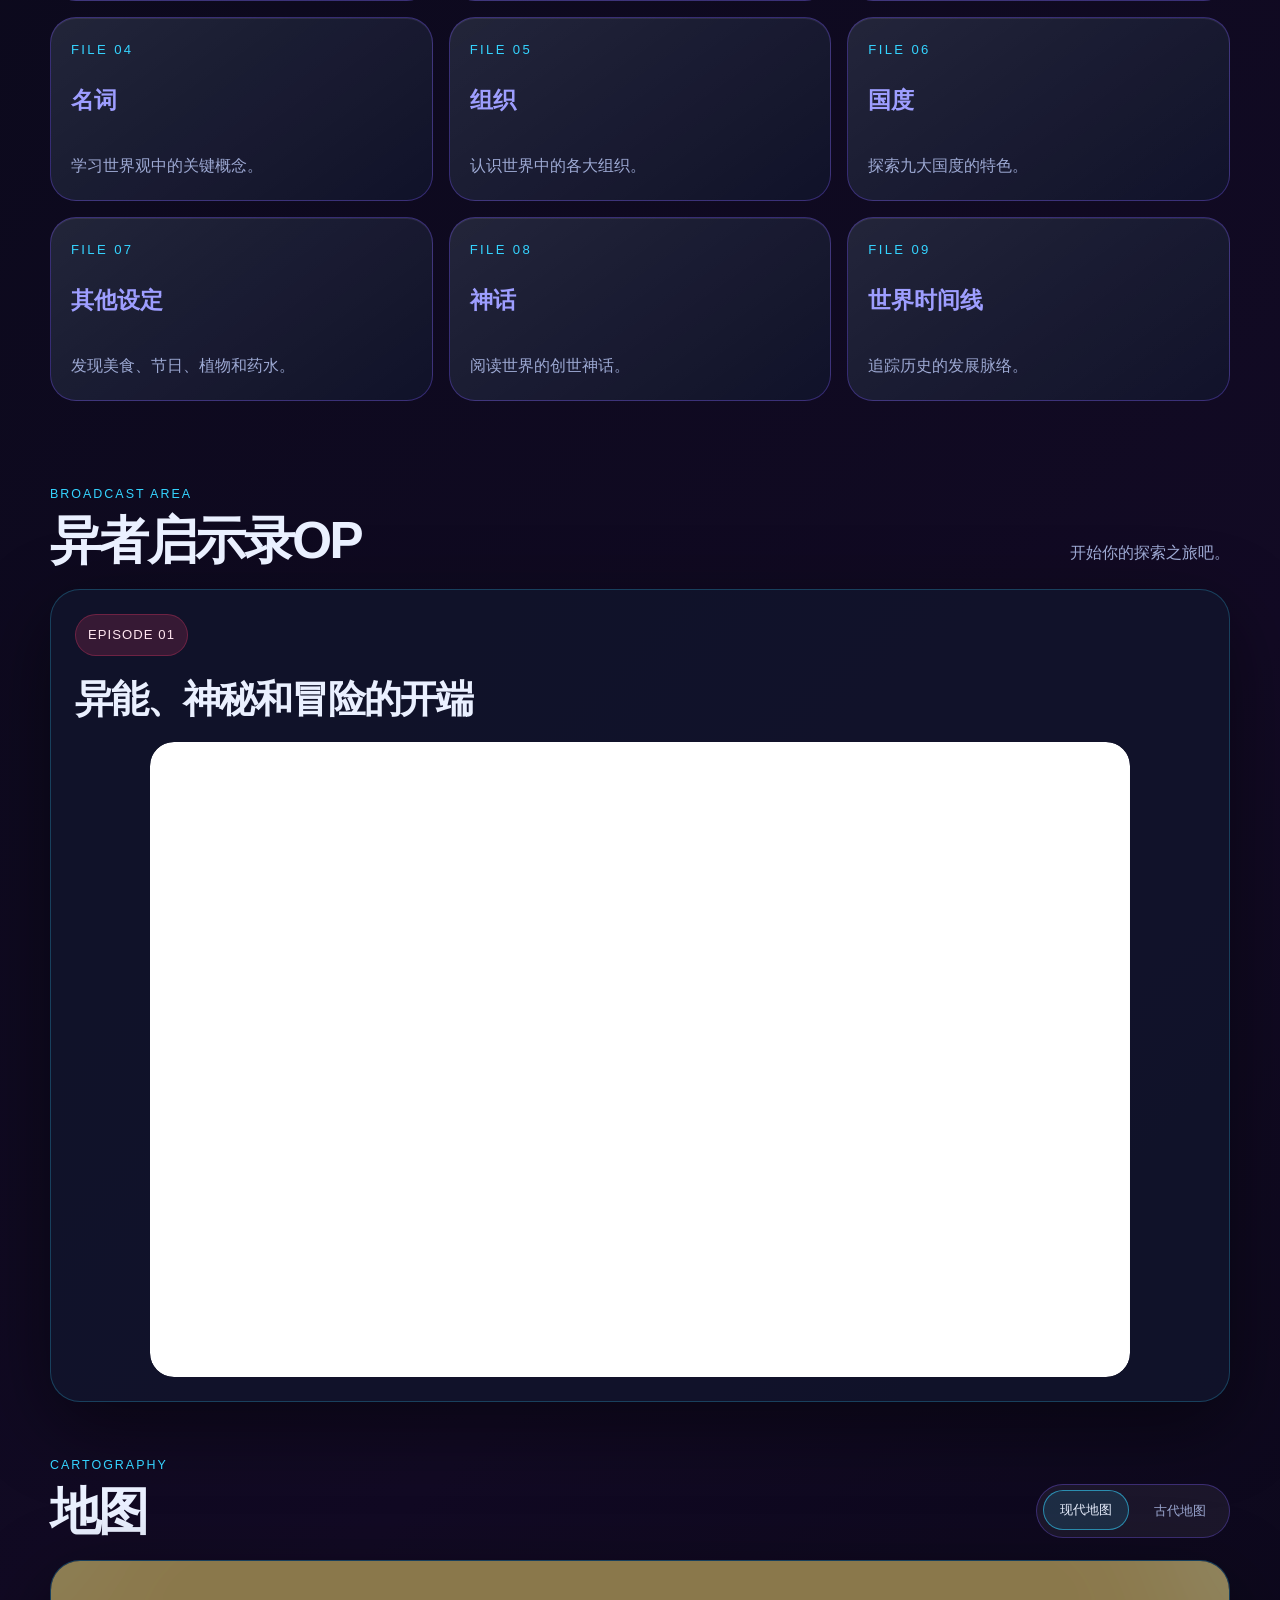
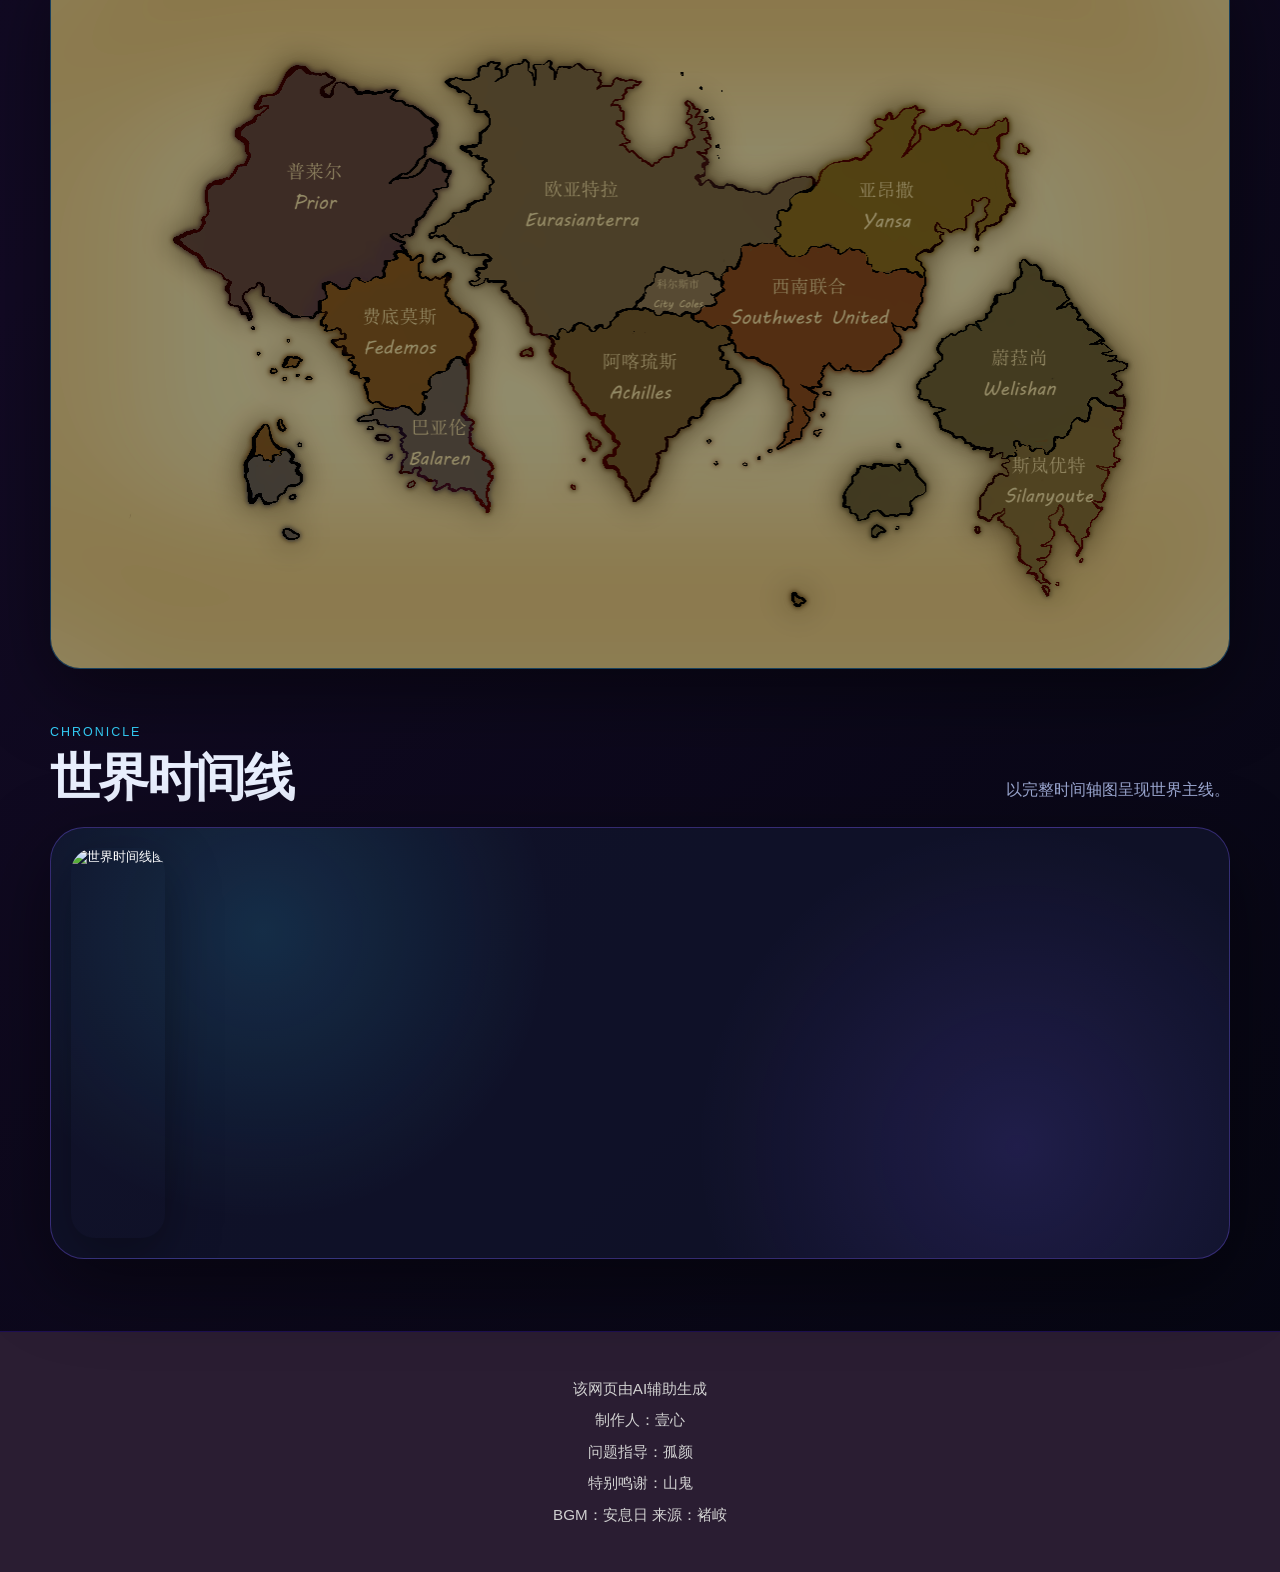
==== commit 59d3a916: "主题更新" ====
--- a/index.html
+++ b/index.html
@@ -6,36 +6,32 @@
   <meta name="viewport" content="width=device-width, initial-scale=1">
   <meta name="page-id" content="home">
   <meta name="page-title" content="首页">
+  <link rel="icon"
+    href="data:image/svg+xml,%3Csvg xmlns='http://www.w3.org/2000/svg' viewBox='0 0 64 64'%3E%3Crect width='64' height='64' rx='16' fill='%23070917'/%3E%3Cpath d='M41 13a22 22 0 1 0 0 38' fill='none' stroke='%2335d4ff' stroke-width='6' stroke-linecap='round'/%3E%3Cpath d='M31 20l14 12-14 12z' fill='%237c5cff'/%3E%3C/svg%3E">
   <title>异者启示录世界观设定</title>
   <link rel="stylesheet" href="./css/style.css">
+  <link rel="stylesheet" href="./css/anime-style.css">
 </head>
 
-<body class="home-page">
-  <header class="page-header">
-    <h1 class="page-title">异者启示录世界观设定</h1>
-    <p class="author-info secondary">原创：<span style="color: #9c27b0; font-weight: 500;">零感庭</span></p>
-  </header>
-
-  <div class="main-container">
-    <aside class="sidebar">
-      <nav class="nav-container">
-        <h2 class="nav-title">世界观导航</h2>
-        <ul class="nav-list">
-          <li class="nav-item"><a href="./pages/map.html" class="nav-link">地图</a></li>
-          <li class="nav-item"><a href="./pages/objects.html" class="nav-link">物体</a></li>
-          <li class="nav-item"><a href="./pages/events.html" class="nav-link">事件</a></li>
-          <li class="nav-item"><a href="./pages/terms.html" class="nav-link">名词</a></li>
-          <li class="nav-item"><a href="./pages/organizations.html" class="nav-link">组织</a></li>
-          <li class="nav-item"><a href="./pages/countries.html" class="nav-link">国度</a></li>
-          <li class="nav-item"><a href="./pages/other.html" class="nav-link">其他设定</a></li>
-          <li class="nav-item"><a href="./pages/mythology.html" class="nav-link">神话</a></li>
-          <li class="nav-item"><a href="./pages/timeline.html" class="nav-link">世界时间线</a></li>
-        </ul>
+<body class="home-page anime-home-page">
+  <div class="anime-shell">
+    <header class="anime-topbar" aria-label="首页顶部导航">
+      <a class="brand-mark nav-link" href="./index.html" aria-label="返回首页">
+        <span class="brand-sigil" aria-hidden="true"></span>
+        <span>异者启示录 · ARCHIVE</span>
+      </a>
+
+      <nav class="nav-pills" aria-label="世界观导航">
+        <a href="./pages/map.html" class="nav-link">地图</a>
+        <a href="./pages/objects.html" class="nav-link">物体</a>
+        <a href="./pages/events.html" class="nav-link">事件</a>
+        <a href="./pages/terms.html" class="nav-link">名词</a>
+        <a href="./pages/organizations.html" class="nav-link">组织</a>
+        <a href="./pages/countries.html" class="nav-link">国度</a>
+        <a href="./pages/timeline.html" class="nav-link">世界时间线</a>
       </nav>
-    </aside>
-
-    <main class="content-area">
-      <div class="header-controls home-main-controls">
+
+      <div class="header-controls anime-header-controls">
         <button type="button" class="mode-toggle" id="modeToggle" title="开启夜间模式" aria-label="切换夜间模式"
           aria-pressed="false">
           <span class="mode-icon" id="modeIcon">☀️</span>
@@ -45,18 +41,58 @@
           <span class="music-icon" id="musicIcon"></span>
         </button>
       </div>
-
-      <div class="image-slider">
+    </header>
+
+    <main>
+      <section class="anime-hero" aria-labelledby="hero-title">
+        <div class="anime-hero-copy reveal">
+          <div class="eyebrow">Worldview Intelligence File</div>
+          <h1 id="hero-title" class="anime-logo-title">
+            <span class="title-main">异者启示录</span>
+            <span class="title-sub">世界观设定</span>
+          </h1>
+          <p class="hero-lead">这是一个原创 IP 世界观的综合介绍网站。在这里，你可以探索一个充满异能、神秘和冒险的世界。</p>
+          <p class="author-info secondary">原创：<span>零感庭</span></p>
+          <div class="hero-actions" aria-label="主要入口">
+            <a class="btn primary" href="#archives">进入世界观档案</a>
+            <a class="btn primary" href="#episode">查看OP</a>
+          </div>
+        </div>
+
+        <div class="poster-stack reveal" aria-label="首页视觉展示">
+          <figure class="poster-card">
+            <img src="./picture/headPic.jpg" alt="异者启示录视觉背景" width="900" height="1200">
+            <figcaption class="poster-label">
+              <strong>九国、异种与神领遗痕</strong>
+              <span>把资料站包装成一套可探索的世界档案系统。</span>
+            </figcaption>
+          </figure>
+          <aside class="floating-panel" aria-label="档案状态演示">
+            <div class="section-kicker">Archive Status</div>
+            <div class="signal-line"><span>异能波动</span>
+              <div class="meter"><span style="width: 82%"></span></div>
+            </div>
+            <div class="signal-line"><span>神话残响</span>
+              <div class="meter"><span style="width: 66%"></span></div>
+            </div>
+            <div class="signal-line"><span>九国记录</span>
+              <div class="meter"><span style="width: 91%"></span></div>
+            </div>
+          </aside>
+        </div>
+      </section>
+
+      <div class="image-slider reveal" aria-label="首页世界观轮播图">
         <div class="slider-container">
           <div class="slider-wrapper">
             <div class="slider-item">
-              <img src="./picture/A.png" alt="首页展示图 A">
+              <img src="./picture/A.png" alt="首页展示图 A" width="1200" height="400">
             </div>
             <div class="slider-item">
-              <img src="./picture/B.png" alt="首页展示图 B">
+              <img src="./picture/B.png" alt="首页展示图 B" width="1200" height="400" loading="lazy">
             </div>
             <div class="slider-item">
-              <img src="./picture/C.png" alt="首页展示图 C">
+              <img src="./picture/C.png" alt="首页展示图 C" width="1200" height="400" loading="lazy">
             </div>
           </div>
         </div>
@@ -66,34 +102,129 @@
         </div>
       </div>
 
-      <section class="home-intro">
-        <h2 class="section-title">欢迎来到异者启示录</h2>
-        <p>第一集正片：</p>
-        <div style="position: relative; padding-bottom: 56.25%; height: 0; overflow: hidden; max-width: 100%;">
-          <iframe
-            src="https://player.bilibili.com/player.html?isOutside=true&aid=1653888191&bvid=BV1ZE421V7Up&cid=1527776041&p=1"
-            style="position: absolute; top: 0; left: 0; width: 100%; height: 100%;" frameborder="0" allowfullscreen
-            sandbox="allow-same-origin allow-scripts allow-popups" title="异者启示录第一集视频播放器">
-          </iframe>
-        </div>
-        <div class="content-paragraph">
-          <p>这是一个原创 IP 世界观的综合介绍网站。在这里，你可以探索一个充满异能、神秘和冒险的世界。</p>
-          <p>通过左侧导航栏，你可以访问以下内容：</p>
-          <ul>
-            <li><strong>地图</strong> - 了解世界的地理布局</li>
-            <li><strong>物体</strong> - 发现世界中的神秘物品</li>
-            <li><strong>事件</strong> - 回顾历史上的重要事件</li>
-            <li><strong>名词</strong> - 学习世界观中的关键概念</li>
-            <li><strong>组织</strong> - 认识世界中的各大组织</li>
-            <li><strong>国度</strong> - 探索九大国度的特色</li>
-            <li><strong>其他设定</strong> - 发现美食、节日、植物和药水</li>
-            <li><strong>神话</strong> - 阅读世界的创世神话</li>
-            <li><strong>世界时间线</strong> - 追踪历史的发展脉络</li>
-          </ul>
-          <p>开始你的探索之旅吧。</p>
+      <section id="archives" aria-labelledby="archives-title">
+        <div class="section-head">
+          <div>
+            <div class="section-kicker">Archive Directory</div>
+            <h2 id="archives-title">世界观档案目录</h2>
+          </div>
+          <p class="section-note">你可以访问以下内容：</p>
+        </div>
+
+        <div class="archive-grid">
+          <a class="archive-card reveal" href="./pages/map.html">
+            <span class="card-index">FILE 01</span>
+            <span class="card-title">地图</span>
+            <span class="card-desc">了解世界的地理布局。</span>
+          </a>
+          <a class="archive-card reveal" href="./pages/objects.html">
+            <span class="card-index">FILE 02</span>
+            <span class="card-title">物体</span>
+            <span class="card-desc">发现世界中的神秘物品。</span>
+          </a>
+          <a class="archive-card reveal" href="./pages/events.html">
+            <span class="card-index">FILE 03</span>
+            <span class="card-title">事件</span>
+            <span class="card-desc">回顾历史上的重要事件。</span>
+          </a>
+          <a class="archive-card reveal" href="./pages/terms.html">
+            <span class="card-index">FILE 04</span>
+            <span class="card-title">名词</span>
+            <span class="card-desc">学习世界观中的关键概念。</span>
+          </a>
+          <a class="archive-card reveal" href="./pages/organizations.html">
+            <span class="card-index">FILE 05</span>
+            <span class="card-title">组织</span>
+            <span class="card-desc">认识世界中的各大组织。</span>
+          </a>
+          <a class="archive-card reveal" href="./pages/countries.html">
+            <span class="card-index">FILE 06</span>
+            <span class="card-title">国度</span>
+            <span class="card-desc">探索九大国度的特色。</span>
+          </a>
+          <a class="archive-card reveal" href="./pages/other.html">
+            <span class="card-index">FILE 07</span>
+            <span class="card-title">其他设定</span>
+            <span class="card-desc">发现美食、节日、植物和药水。</span>
+          </a>
+          <a class="archive-card reveal" href="./pages/mythology.html">
+            <span class="card-index">FILE 08</span>
+            <span class="card-title">神话</span>
+            <span class="card-desc">阅读世界的创世神话。</span>
+          </a>
+          <a class="archive-card reveal" href="./pages/timeline.html">
+            <span class="card-index">FILE 09</span>
+            <span class="card-title">世界时间线</span>
+            <span class="card-desc">追踪历史的发展脉络。</span>
+          </a>
+        </div>
+      </section>
+
+      <section id="episode" aria-labelledby="episode-title">
+        <div class="section-head">
+          <div>
+            <div class="section-kicker">Broadcast Area</div>
+            <h2 id="episode-title">异者启示录OP</h2>
+          </div>
+          <p class="section-note">开始你的探索之旅吧。</p>
+        </div>
+
+        <article class="episode-panel episode-panel-wide">
+          <div class="episode-tag">EPISODE 01</div>
+          <h3 class="episode-title">异能、神秘和冒险的开端</h3>
+          <div class="video-embed">
+            <iframe
+              src="https://player.bilibili.com/player.html?isOutside=true&bvid=BV15e411f73P&p=1&autoplay=0"
+              frameborder="0" allow="fullscreen" sandbox="allow-same-origin allow-scripts allow-popups"
+              title="异者启示录OP视频播放器">
+            </iframe>
+          </div>
+        </article>
+      </section>
+
+      <section id="map" aria-labelledby="map-title">
+        <div class="section-head">
+          <div>
+            <div class="section-kicker">Cartography</div>
+            <h2 id="map-title">地图</h2>
+          </div>
+          <div class="map-switch" aria-label="地图版本切换">
+            <button type="button" class="map-switch-btn active" data-map-src="./picture/世界地图.png" data-map-alt="现代世界地图"
+              aria-pressed="true">现代地图</button>
+            <button type="button" class="map-switch-btn" data-map-src="./picture/世界地图-古代.png" data-map-alt="古代世界地图"
+              aria-pressed="false">古代地图</button>
+          </div>
+        </div>
+
+        <div class="map-showcase">
+          <img class="home-map-image" src="./picture/世界地图.png" alt="现代世界地图" width="1179" height="707" loading="lazy">
+        </div>
+      </section>
+
+      <section id="timeline" aria-labelledby="timeline-title">
+        <div class="section-head">
+          <div>
+            <div class="section-kicker">Chronicle</div>
+            <h2 id="timeline-title">世界时间线</h2>
+          </div>
+          <p class="section-note">以完整时间轴图呈现世界主线。</p>
+        </div>
+
+        <div class="timeline-drag-area timeline-image-viewer" aria-label="可横向拖动的世界时间线图片">
+          <button type="button" class="timeline-image-button" aria-label="放大查看世界时间线图片">
+            <img class="timeline-image" src="./picture/时间轴.jpg" alt="世界时间线图" loading="lazy">
+          </button>
         </div>
       </section>
     </main>
+
+    <footer class="page-footer anime-footer">
+      <p>该网页由AI辅助生成</p>
+      <p>制作人：壹心</p>
+      <p>问题指导：孤颜</p>
+      <p>特别鸣谢：山鬼</p>
+      <p>BGM：安息日 来源：褚峖</p>
+    </footer>
   </div>
 
   <button type="button" id="backToTop" class="back-to-top" title="返回顶部" aria-label="返回顶部">↑</button>
@@ -101,14 +232,6 @@
   <script src="./js/state-manager.js"></script>
   <script src="./js/shared.js"></script>
   <script src="./js/script.js"></script>
-
-  <footer class="page-footer">
-    <p>该网页由AI辅助生成</p>
-    <p>制作人：壹心</p>
-    <p>问题指导：孤颜</p>
-    <p>特别鸣谢：山鬼</p>
-    <p>BGM：安息日 来源：褚峖</p>
-  </footer>
 </body>
 
 </html>
--- a/css/style.css
+++ b/css/style.css
@@ -240,7 +240,7 @@
   padding: 0.75rem 1rem;
   display: block;
   border-radius: 4px;
-  transition: all 0.3s ease;
+  transition: background-color 0.3s ease, color 0.3s ease, transform 0.3s ease, box-shadow 0.3s ease, opacity 0.3s ease, visibility 0.3s ease, border-color 0.3s ease;
 }
 
 .nav-link:hover {
@@ -318,7 +318,7 @@
   height: 40px;
   font-size: 1.5rem;
   cursor: pointer;
-  transition: all 0.3s ease;
+  transition: background-color 0.3s ease, color 0.3s ease, transform 0.3s ease, box-shadow 0.3s ease, opacity 0.3s ease, visibility 0.3s ease, border-color 0.3s ease;
   box-shadow: 0 2px 10px rgba(0, 0, 0, 0.1);
 }
 
@@ -405,7 +405,7 @@
   margin-bottom: 1.5rem;
   border: 1px solid #e3e7f1;
   box-shadow: 0 2px 8px rgba(0, 0, 0, 0.05);
-  transition: all 0.3s ease;
+  transition: background-color 0.3s ease, color 0.3s ease, transform 0.3s ease, box-shadow 0.3s ease, opacity 0.3s ease, visibility 0.3s ease, border-color 0.3s ease;
 }
 
 .country-article:hover,
@@ -462,13 +462,13 @@
   display: flex;
   flex-wrap: wrap;
   gap: 1rem;
-  transition: all 0.3s ease;
+  transition: background-color 0.3s ease, color 0.3s ease, transform 0.3s ease, box-shadow 0.3s ease, opacity 0.3s ease, visibility 0.3s ease, border-color 0.3s ease;
 }
 
 .sub-nav li {
   margin-bottom: 0;
   flex-shrink: 0;
-  transition: all 0.3s ease;
+  transition: background-color 0.3s ease, color 0.3s ease, transform 0.3s ease, box-shadow 0.3s ease, opacity 0.3s ease, visibility 0.3s ease, border-color 0.3s ease;
   position: relative;
 }
 
@@ -478,7 +478,7 @@
   padding: 0.5rem 1rem;
   border-radius: 4px;
   background-color: #fafaff;
-  transition: all 0.3s ease;
+  transition: background-color 0.3s ease, color 0.3s ease, transform 0.3s ease, box-shadow 0.3s ease, opacity 0.3s ease, visibility 0.3s ease, border-color 0.3s ease;
   display: block;
   white-space: nowrap;
 }
@@ -517,7 +517,7 @@
   cursor: pointer;
   opacity: 0;
   visibility: hidden;
-  transition: all 0.3s ease;
+  transition: background-color 0.3s ease, color 0.3s ease, transform 0.3s ease, box-shadow 0.3s ease, opacity 0.3s ease, visibility 0.3s ease, border-color 0.3s ease;
   box-shadow: 0 2px 10px rgba(0, 0, 0, 0.2);
   z-index: 999;
 }
@@ -805,7 +805,7 @@
   background-color: #211c48;
   border: 1px solid #3a316a;
   box-shadow: 0 2px 8px rgba(0, 0, 0, 0.2);
-  transition: all 0.3s ease;
+  transition: background-color 0.3s ease, color 0.3s ease, transform 0.3s ease, box-shadow 0.3s ease, opacity 0.3s ease, visibility 0.3s ease, border-color 0.3s ease;
 }
 
 body.dark-mode .country-article:hover,
@@ -871,7 +871,7 @@
   margin-bottom: 1.5rem;
   border: 1px solid #e3e7f1;
   box-shadow: 0 2px 8px rgba(0, 0, 0, 0.05);
-  transition: all 0.3s ease;
+  transition: background-color 0.3s ease, color 0.3s ease, transform 0.3s ease, box-shadow 0.3s ease, opacity 0.3s ease, visibility 0.3s ease, border-color 0.3s ease;
 }
 
 .org-box:hover {
@@ -1012,4 +1012,4 @@
   height: 24px;
   background-color: #f0f0f0;
   box-shadow: 14px 0 0 0 #f0f0f0, 7px 7px 0 0 #f0f0f0, 7px -7px 0 0 #f0f0f0, -7px 7px 0 0 #f0f0f0, -7px -7px 0 0 #f0f0f0;
-}
+}
--- a/css/anime-style.css
+++ b/css/anime-style.css
@@ -0,0 +1,1605 @@
+/* 番剧资料站视觉覆盖层：尽量不改正文结构 */
+:root {
+  color-scheme: dark;
+  --anime-bg: #070917;
+  --anime-bg-2: #120a24;
+  --anime-surface: rgba(18, 22, 45, 0.76);
+  --anime-surface-strong: rgba(26, 32, 68, 0.92);
+  --anime-border: rgba(124, 92, 255, 0.34);
+  --anime-border-hot: rgba(53, 212, 255, 0.58);
+  --anime-text: #eaf0ff;
+  --anime-muted: #9da9d3;
+  --anime-blue: #35d4ff;
+  --anime-purple: #7c5cff;
+  --anime-red: #ff3d6e;
+  --anime-gold: #ffd36a;
+  --anime-shadow: 0 24px 80px rgba(0, 0, 0, 0.46);
+  --anime-ease: cubic-bezier(.2, .8, .2, 1);
+  --author-chip-bg: linear-gradient(135deg, rgba(3, 8, 24, 0.88), rgba(24, 21, 54, 0.82));
+  --author-chip-border: var(--anime-border);
+  --author-chip-text: #f7fbff;
+  --author-chip-name: #beb4ff;
+  --author-chip-shadow: 0 14px 36px rgba(0, 0, 0, 0.34);
+  --author-chip-name-shadow: 0 0 18px rgba(124, 92, 255, 0.56);
+}
+
+html {
+  background: var(--anime-bg);
+}
+
+body {
+  color: var(--anime-text);
+  background:
+    radial-gradient(circle at 16% 12%, rgba(53, 212, 255, 0.2), transparent 28rem),
+    radial-gradient(circle at 86% 18%, rgba(124, 92, 255, 0.28), transparent 32rem),
+    radial-gradient(circle at 70% 78%, rgba(255, 61, 110, 0.13), transparent 26rem),
+    linear-gradient(135deg, var(--anime-bg), var(--anime-bg-2) 58%, #050611);
+  overflow-x: hidden;
+}
+
+body.anime-home-page a,
+body.anime-home-page a:hover,
+body.anime-home-page a:focus-visible,
+body.anime-home-page a:active {
+  text-decoration: none;
+}
+
+body::before,
+body::after {
+  content: '';
+  position: fixed;
+  inset: 0;
+  pointer-events: none;
+  z-index: -1;
+}
+
+body::before {
+  background-image:
+    linear-gradient(rgba(53, 212, 255, 0.05) 1px, transparent 1px),
+    linear-gradient(90deg, rgba(53, 212, 255, 0.05) 1px, transparent 1px);
+  background-size: 72px 72px;
+  mask-image: linear-gradient(to bottom, black, transparent 82%);
+}
+
+body::after {
+  background: linear-gradient(transparent 94%, rgba(53, 212, 255, 0.08) 95%, transparent 100%);
+  background-size: 100% 9px;
+  mix-blend-mode: screen;
+  opacity: 0.45;
+}
+
+.page-header {
+  min-height: 42svh;
+  display: grid;
+  place-items: center;
+  padding: clamp(4rem, 10vh, 8rem) 1rem;
+  border-bottom: 1px solid rgba(53, 212, 255, 0.18);
+  background-color: #10142d;
+  background-image:
+    linear-gradient(to top, rgba(7, 9, 23, 0.92), rgba(7, 9, 23, 0.18) 56%, rgba(7, 9, 23, 0.78)),
+    radial-gradient(circle at 72% 18%, rgba(53, 212, 255, 0.28), transparent 18rem),
+    url('../picture/headPic.jpg');
+  background-size: cover;
+  box-shadow: inset 0 -80px 90px rgba(7, 9, 23, 0.78);
+}
+
+body.home-page .page-header {
+  min-height: 100svh;
+}
+
+.page-header::before {
+  background:
+    linear-gradient(90deg, transparent, rgba(53, 212, 255, 0.18), transparent),
+    radial-gradient(circle at 50% 50%, rgba(124, 92, 255, 0.2), transparent 22rem);
+  opacity: 0.7;
+}
+
+.page-title {
+  margin: 0;
+  max-width: min(100%, 980px);
+  color: var(--anime-text);
+  font-size: clamp(2.8rem, 8vw, 7.2rem);
+  line-height: 0.98;
+  letter-spacing: -0.08em;
+  text-shadow: 0 0 36px rgba(53, 212, 255, 0.28), 0 14px 60px rgba(0, 0, 0, 0.45);
+  text-wrap: balance;
+}
+
+.author-info.secondary {
+  margin-top: 1.25rem;
+  padding: 0.65rem 1rem;
+  border: 1px solid var(--author-chip-border);
+  border-radius: 999px;
+  color: var(--author-chip-text);
+  background: var(--author-chip-bg);
+  box-shadow: var(--author-chip-shadow);
+  backdrop-filter: blur(14px);
+  -webkit-backdrop-filter: blur(14px);
+}
+
+.author-info.secondary span {
+  color: var(--author-chip-name) !important;
+  text-shadow: var(--author-chip-name-shadow);
+}
+
+.main-container {
+  width: min(1400px, calc(100% - 2rem));
+  gap: clamp(1.5rem, 3vw, 2.5rem);
+  padding: clamp(1.5rem, 4vh, 3rem) 0;
+}
+
+.sidebar {
+  width: 270px;
+}
+
+.nav-container,
+.section,
+.home-intro,
+.country-article,
+.object-item,
+.event-item,
+.term-item,
+.content-section,
+.other-content-box,
+.org-box {
+  border: 1px solid var(--anime-border);
+  background:
+    linear-gradient(145deg, rgba(255, 255, 255, 0.08), transparent),
+    var(--anime-surface);
+  box-shadow: inset 0 1px 0 rgba(255, 255, 255, 0.08), var(--anime-shadow);
+  backdrop-filter: blur(18px);
+}
+
+.nav-container {
+  position: relative;
+  overflow: hidden;
+  border-radius: 28px;
+  padding: 1.25rem;
+}
+
+.nav-container::before {
+  content: 'ARCHIVE DIRECTORY';
+  display: block;
+  margin-bottom: 0.8rem;
+  color: var(--anime-blue);
+  font-size: 0.72rem;
+  letter-spacing: 0.18em;
+}
+
+.nav-title {
+  color: var(--anime-text);
+  border-bottom-color: rgba(53, 212, 255, 0.2);
+}
+
+.nav-list {
+  display: grid;
+  gap: 0.55rem;
+}
+
+.nav-item {
+  margin: 0;
+}
+
+.nav-link {
+  min-height: 44px;
+  color: var(--anime-muted);
+  border: 1px solid transparent;
+  border-radius: 16px;
+  background: rgba(255, 255, 255, 0.035);
+  letter-spacing: 0.04em;
+  transition: background-color 0.22s var(--anime-ease), color 0.22s var(--anime-ease), transform 0.22s var(--anime-ease), box-shadow 0.22s var(--anime-ease), border-color 0.22s var(--anime-ease);
+}
+
+.nav-link:hover,
+.nav-link:focus-visible,
+.nav-link.active {
+  color: var(--anime-text);
+  border-color: var(--anime-border-hot);
+  background: rgba(53, 212, 255, 0.1);
+  box-shadow: 0 0 26px rgba(53, 212, 255, 0.12), inset 0 0 16px rgba(53, 212, 255, 0.06);
+  transform: translateX(4px);
+}
+
+.content-area {
+  min-width: 0;
+}
+
+.section,
+.home-intro {
+  border-radius: 32px;
+  padding: clamp(1.25rem, 3vw, 2.25rem);
+}
+
+.section-title {
+  color: var(--anime-text);
+  border-bottom: 1px solid rgba(53, 212, 255, 0.28);
+  font-size: clamp(1.7rem, 3vw, 2.55rem);
+  letter-spacing: -0.04em;
+}
+
+.section-title::before {
+  content: 'FILE / ';
+  color: var(--anime-blue);
+  font-size: 0.78rem;
+  letter-spacing: 0.16em;
+  vertical-align: middle;
+}
+
+.country-title,
+.object-item h3,
+.event-item h3,
+.term-item h3,
+.country-article h3,
+.content-section h3 {
+  color: #fff;
+  border-bottom-color: rgba(124, 92, 255, 0.26);
+  text-shadow: 0 0 18px rgba(124, 92, 255, 0.22);
+}
+
+h4,
+h5,
+.subsection-title {
+  color: #d9e2ff;
+  border-bottom-color: rgba(53, 212, 255, 0.16);
+}
+
+.content-paragraph,
+.home-intro .content-paragraph,
+.home-intro li,
+.country-article p,
+.object-item p,
+.event-item p,
+.term-item p,
+.content-section p,
+.other-content-box p,
+.org-box p {
+  color: #cbd6f6;
+}
+
+.highlight-text,
+strong {
+  color: #f2d6ff;
+}
+
+.image-slider {
+  height: clamp(260px, 44svh, 480px);
+  border: 1px solid rgba(53, 212, 255, 0.26);
+  border-radius: 30px;
+  background: var(--anime-surface);
+  box-shadow: var(--anime-shadow), 0 0 44px rgba(124, 92, 255, 0.14);
+}
+
+.slider-item {
+  background:
+    radial-gradient(circle at 50% 20%, rgba(53, 212, 255, 0.12), transparent 20rem),
+    rgba(16, 20, 45, 0.72);
+}
+
+.slider-item img,
+.map-image img,
+.content-paragraph img {
+  border-radius: 22px;
+  box-shadow: 0 18px 50px rgba(0, 0, 0, 0.28);
+}
+
+.slider-btn,
+.mode-toggle,
+.music-toggle,
+.back-to-top {
+  min-width: 44px;
+  min-height: 44px;
+  color: var(--anime-text);
+  border: 1px solid rgba(53, 212, 255, 0.32);
+  background: rgba(7, 9, 23, 0.62);
+  backdrop-filter: blur(12px);
+  box-shadow: 0 0 24px rgba(53, 212, 255, 0.12);
+}
+
+.slider-btn:hover,
+.mode-toggle:hover,
+.music-toggle:hover,
+.back-to-top:hover {
+  color: #fff;
+  border-color: var(--anime-border-hot);
+  background: rgba(53, 212, 255, 0.13);
+  transform: translateY(-2px) scale(1.04);
+}
+
+.mode-toggle:focus-visible,
+.music-toggle:focus-visible,
+.slider-btn:focus-visible,
+.back-to-top:focus-visible,
+.nav-link:focus-visible,
+.sub-nav a:focus-visible {
+  outline: 2px solid var(--anime-blue);
+  outline-offset: 3px;
+}
+
+.sub-nav ul {
+  gap: 0.75rem;
+}
+
+.sub-nav a {
+  color: #dbe5ff;
+  border: 1px solid rgba(124, 92, 255, 0.28);
+  border-radius: 999px;
+  background: rgba(255, 255, 255, 0.05);
+  transition: background-color 0.22s var(--anime-ease), color 0.22s var(--anime-ease), box-shadow 0.22s var(--anime-ease), border-color 0.22s var(--anime-ease);
+}
+
+.sub-nav li:hover,
+.sub-nav li:hover + li,
+.sub-nav li:hover ~ li {
+  transform: none;
+}
+
+.sub-nav li:hover a,
+.sub-nav a:focus-visible {
+  color: #fff;
+  border-color: var(--anime-border-hot);
+  background: rgba(53, 212, 255, 0.12);
+  box-shadow: 0 0 24px rgba(53, 212, 255, 0.13);
+}
+
+.country-article,
+.object-item,
+.event-item,
+.term-item,
+.content-section,
+.other-content-box,
+.org-box {
+  border-radius: 26px;
+  transition: transform 0.22s var(--anime-ease), box-shadow 0.22s var(--anime-ease), border-color 0.22s var(--anime-ease), background-color 0.22s var(--anime-ease);
+}
+
+.country-article:hover,
+.object-item:hover,
+.event-item:hover,
+.term-item:hover,
+.content-section:hover,
+.other-content-box:hover,
+.org-box:hover {
+  border-color: var(--anime-border-hot);
+  box-shadow: 0 20px 60px rgba(0, 0, 0, 0.34), 0 0 32px rgba(53, 212, 255, 0.11);
+  transform: translateY(-3px);
+}
+
+table {
+  overflow: hidden;
+  border-radius: 18px;
+  border-collapse: separate;
+  border-spacing: 0;
+}
+
+table th,
+table td {
+  border-color: rgba(124, 92, 255, 0.22) !important;
+}
+
+table th {
+  color: #fff;
+  background: rgba(53, 212, 255, 0.1) !important;
+}
+
+iframe {
+  border-radius: 24px;
+  box-shadow: 0 18px 54px rgba(0, 0, 0, 0.32);
+}
+
+.page-footer {
+  border-top: 1px solid rgba(53, 212, 255, 0.18);
+  color: var(--anime-muted);
+  background: rgba(7, 9, 23, 0.76);
+}
+
+.page-footer p {
+  color: var(--anime-muted);
+}
+
+body.dark-mode {
+  color-scheme: dark;
+  background:
+    radial-gradient(circle at 16% 12%, rgba(53, 212, 255, 0.2), transparent 28rem),
+    radial-gradient(circle at 86% 18%, rgba(124, 92, 255, 0.28), transparent 32rem),
+    linear-gradient(135deg, var(--anime-bg), var(--anime-bg-2) 58%, #050611);
+}
+
+body.dark-mode .nav-container,
+body.dark-mode .section,
+body.dark-mode .home-intro,
+body.dark-mode .country-article,
+body.dark-mode .object-item,
+body.dark-mode .event-item,
+body.dark-mode .term-item,
+body.dark-mode .content-section,
+body.dark-mode .other-content-box,
+body.dark-mode .org-box {
+  background:
+    linear-gradient(145deg, rgba(255, 255, 255, 0.08), transparent),
+    var(--anime-surface);
+  border-color: var(--anime-border);
+}
+
+/* 首页高还原番剧官网布局 */
+.anime-shell {
+  width: min(1180px, calc(100% - 32px));
+  margin: 0 auto;
+}
+
+.anime-topbar {
+  position: sticky;
+  top: 0;
+  z-index: 20;
+  display: flex;
+  align-items: center;
+  justify-content: space-between;
+  gap: 16px;
+  padding: 16px 0;
+  backdrop-filter: blur(18px);
+}
+
+.brand-mark {
+  display: flex;
+  align-items: center;
+  gap: 12px;
+  min-width: 0;
+  color: var(--anime-text);
+  font-weight: 800;
+  letter-spacing: 0.08em;
+}
+
+.brand-sigil {
+  width: 42px;
+  height: 42px;
+  border: 1px solid var(--anime-border-hot);
+  border-radius: 14px;
+  background:
+    linear-gradient(135deg, rgba(53, 212, 255, 0.18), rgba(124, 92, 255, 0.3)),
+    rgba(255, 255, 255, 0.04);
+  box-shadow: 0 0 28px rgba(53, 212, 255, 0.24), inset 0 0 18px rgba(124, 92, 255, 0.18);
+  display: grid;
+  place-items: center;
+  position: relative;
+  flex: 0 0 auto;
+}
+
+.brand-sigil::before {
+  content: '';
+  width: 18px;
+  height: 18px;
+  border: 2px solid var(--anime-blue);
+  border-left-color: transparent;
+  border-radius: 50%;
+  transform: rotate(-24deg);
+}
+
+.nav-pills {
+  display: flex;
+  align-items: center;
+  gap: 8px;
+  overflow-x: auto;
+  padding: 6px;
+  border: 1px solid rgba(255, 255, 255, 0.08);
+  border-radius: 999px;
+  background: rgba(7, 9, 23, 0.46);
+  scrollbar-width: none;
+}
+
+.nav-pills::-webkit-scrollbar {
+  display: none;
+}
+
+.nav-pills a {
+  flex: 0 0 auto;
+  min-height: 38px;
+  display: inline-flex;
+  align-items: center;
+  padding: 0 15px;
+  border-radius: 999px;
+  color: var(--anime-muted);
+  font-size: 0.9rem;
+  transition: color 180ms var(--anime-ease), background-color 180ms var(--anime-ease), box-shadow 180ms var(--anime-ease);
+}
+
+.nav-pills a:hover,
+.nav-pills a:focus-visible {
+  color: var(--anime-text);
+  background: rgba(53, 212, 255, 0.1);
+  box-shadow: inset 0 0 0 1px rgba(53, 212, 255, 0.2);
+  outline: none;
+}
+
+.anime-header-controls {
+  position: static;
+  flex: 0 0 auto;
+}
+
+.anime-hero {
+  min-height: calc(100svh - 84px);
+  display: grid;
+  grid-template-columns: minmax(0, 1.02fr) minmax(300px, 0.78fr);
+  align-items: center;
+  gap: clamp(24px, 4vw, 58px);
+  padding: 48px 0 68px;
+}
+
+.anime-hero-copy {
+  position: relative;
+  z-index: 2;
+}
+
+.eyebrow {
+  display: inline-flex;
+  align-items: center;
+  gap: 10px;
+  margin-bottom: 20px;
+  padding: 8px 13px;
+  border: 1px solid rgba(53, 212, 255, 0.26);
+  border-radius: 999px;
+  color: #b9c9ff;
+  background: rgba(53, 212, 255, 0.06);
+  box-shadow: inset 0 0 16px rgba(53, 212, 255, 0.08);
+  letter-spacing: 0.12em;
+  font-size: 0.78rem;
+  text-transform: uppercase;
+}
+
+.eyebrow::before {
+  content: '';
+  width: 8px;
+  height: 8px;
+  border-radius: 50%;
+  background: var(--anime-blue);
+  box-shadow: 0 0 18px var(--anime-blue);
+}
+
+.anime-logo-title {
+  margin: 0;
+  max-width: 760px;
+  font-size: clamp(3.6rem, 9vw, 8.4rem);
+  line-height: 0.92;
+  letter-spacing: -0.08em;
+  text-wrap: balance;
+}
+
+.title-main {
+  display: block;
+  text-shadow: 0 0 32px rgba(53, 212, 255, 0.18);
+}
+
+.title-sub {
+  display: block;
+  color: transparent;
+  -webkit-text-stroke: 1px rgba(234, 240, 255, 0.62);
+  text-shadow: 0 0 38px rgba(124, 92, 255, 0.22);
+}
+
+.hero-lead {
+  max-width: 640px;
+  margin: 28px 0 0;
+  color: #c4ceef;
+  font-size: clamp(1.05rem, 1.5vw, 1.25rem);
+  line-height: 1.85;
+  text-wrap: pretty;
+}
+
+.hero-actions {
+  display: flex;
+  flex-wrap: wrap;
+  gap: 14px;
+  margin-top: 34px;
+}
+
+.btn {
+  min-height: 48px;
+  display: inline-flex;
+  align-items: center;
+  justify-content: center;
+  padding: 0 20px;
+  border: 1px solid rgba(255, 255, 255, 0.12);
+  border-radius: 16px;
+  color: var(--anime-text);
+  background: rgba(255, 255, 255, 0.06);
+  font-weight: 700;
+  letter-spacing: 0.04em;
+  transition: transform 180ms var(--anime-ease), box-shadow 180ms var(--anime-ease), border-color 180ms var(--anime-ease), background-color 180ms var(--anime-ease);
+}
+
+.btn.primary {
+  border-color: rgba(53, 212, 255, 0.45);
+  background: linear-gradient(135deg, rgba(53, 212, 255, 0.22), rgba(124, 92, 255, 0.32));
+}
+
+.btn:hover,
+.btn:focus-visible {
+  transform: translateY(-2px);
+  border-color: rgba(53, 212, 255, 0.48);
+  box-shadow: 0 0 34px rgba(53, 212, 255, 0.18);
+  outline: none;
+}
+
+.poster-stack {
+  position: relative;
+  min-height: 600px;
+}
+
+.poster-card {
+  position: absolute;
+  inset: 32px 0 auto auto;
+  width: min(430px, 100%);
+  aspect-ratio: 0.78;
+  margin: 0;
+  border: 1px solid rgba(53, 212, 255, 0.28);
+  border-radius: 34px;
+  overflow: hidden;
+  background: #10142d;
+  box-shadow: var(--anime-shadow), 0 0 50px rgba(124, 92, 255, 0.2);
+  transform: rotate(2deg);
+}
+
+.poster-card img {
+  width: 100%;
+  height: 100%;
+  object-fit: cover;
+  filter: saturate(1.12) contrast(1.05) brightness(0.72);
+}
+
+.poster-card::after {
+  content: '';
+  position: absolute;
+  inset: 0;
+  background:
+    linear-gradient(to top, rgba(7, 9, 23, 0.92), transparent 58%),
+    radial-gradient(circle at 78% 22%, rgba(53, 212, 255, 0.34), transparent 12rem);
+}
+
+.poster-label {
+  position: absolute;
+  left: 24px;
+  right: 24px;
+  bottom: 24px;
+  z-index: 2;
+  padding: 18px;
+  border: 1px solid rgba(255, 255, 255, 0.13);
+  border-radius: 22px;
+  background: rgba(7, 9, 23, 0.56);
+  backdrop-filter: blur(14px);
+}
+
+.poster-label strong {
+  display: block;
+  margin-bottom: 7px;
+  font-size: 1.35rem;
+}
+
+.poster-label span {
+  color: var(--anime-muted);
+  line-height: 1.7;
+}
+
+.floating-panel {
+  position: absolute;
+  left: 0;
+  bottom: 44px;
+  width: min(330px, 82%);
+  padding: 18px;
+  border: 1px solid rgba(124, 92, 255, 0.34);
+  border-radius: 26px;
+  background: rgba(18, 22, 45, 0.66);
+  box-shadow: 0 18px 54px rgba(0, 0, 0, 0.3), inset 0 0 24px rgba(124, 92, 255, 0.08);
+  backdrop-filter: blur(16px);
+}
+
+.signal-line {
+  display: grid;
+  grid-template-columns: 84px 1fr;
+  gap: 12px;
+  align-items: center;
+  margin: 12px 0;
+  color: #c8d4ff;
+  font-size: 0.9rem;
+}
+
+.meter,
+.progress {
+  height: 8px;
+  border-radius: 999px;
+  background: rgba(255, 255, 255, 0.08);
+  overflow: hidden;
+}
+
+.meter span,
+.progress span {
+  display: block;
+  height: 100%;
+  border-radius: inherit;
+  background: linear-gradient(90deg, var(--anime-blue), var(--anime-purple));
+  box-shadow: 0 0 16px rgba(53, 212, 255, 0.42);
+}
+
+.section-head {
+  display: flex;
+  align-items: end;
+  justify-content: space-between;
+  gap: 20px;
+  margin: 34px 0 22px;
+}
+
+.section-kicker {
+  color: var(--anime-blue);
+  letter-spacing: 0.16em;
+  font-size: 0.78rem;
+  text-transform: uppercase;
+}
+
+.section-head h2 {
+  margin: 8px 0 0;
+  color: var(--anime-text);
+  font-size: clamp(2rem, 4vw, 3.5rem);
+  line-height: 1.05;
+  letter-spacing: -0.05em;
+  text-wrap: balance;
+}
+
+.section-note {
+  max-width: 420px;
+  color: var(--anime-muted);
+  line-height: 1.8;
+  text-align: right;
+}
+
+.archive-grid {
+  display: grid;
+  grid-template-columns: repeat(3, minmax(0, 1fr));
+  gap: 16px;
+  padding-bottom: 48px;
+}
+
+.archive-card {
+  min-height: 184px;
+  position: relative;
+  display: flex;
+  flex-direction: column;
+  justify-content: space-between;
+  padding: 20px;
+  border: 1px solid var(--anime-border);
+  border-radius: 26px;
+  background:
+    linear-gradient(145deg, rgba(255, 255, 255, 0.08), transparent),
+    var(--anime-surface);
+  box-shadow: inset 0 1px 0 rgba(255, 255, 255, 0.08);
+  overflow: hidden;
+  transition: transform 220ms var(--anime-ease), border-color 220ms var(--anime-ease), box-shadow 220ms var(--anime-ease), background-color 220ms var(--anime-ease);
+}
+
+.archive-card::before {
+  content: '';
+  position: absolute;
+  inset: -1px;
+  background: radial-gradient(circle at var(--mx, 50%) var(--my, 0%), rgba(53, 212, 255, 0.24), transparent 12rem);
+  opacity: 0;
+  transition: opacity 220ms var(--anime-ease);
+}
+
+.archive-card:hover,
+.archive-card:focus-visible {
+  transform: translateY(-6px);
+  border-color: var(--anime-border-hot);
+  box-shadow: 0 18px 50px rgba(0, 0, 0, 0.28), 0 0 34px rgba(53, 212, 255, 0.12);
+  outline: none;
+}
+
+.archive-card:hover::before,
+.archive-card:focus-visible::before {
+  opacity: 1;
+}
+
+.card-index {
+  color: var(--anime-blue);
+  font-size: 0.82rem;
+  letter-spacing: 0.18em;
+}
+
+.card-title {
+  position: relative;
+  z-index: 1;
+  font-size: 1.45rem;
+  font-weight: 800;
+}
+
+.card-desc {
+  position: relative;
+  z-index: 1;
+  color: var(--anime-muted);
+  line-height: 1.75;
+  margin-top: 12px;
+}
+
+.world-panel {
+  display: grid;
+  grid-template-columns: minmax(0, 1fr) minmax(300px, 0.75fr);
+  gap: 18px;
+  margin: 8px 0 52px;
+}
+
+.map-frame,
+.episode-panel {
+  border: 1px solid rgba(53, 212, 255, 0.24);
+  border-radius: 30px;
+  background: var(--anime-surface);
+  box-shadow: var(--anime-shadow);
+  overflow: hidden;
+}
+
+.map-frame {
+  min-height: 390px;
+  position: relative;
+}
+
+.map-frame img {
+  width: 100%;
+  height: 100%;
+  min-height: 390px;
+  object-fit: cover;
+  filter: saturate(1.08) contrast(1.1) brightness(0.52) hue-rotate(8deg);
+}
+
+.map-frame::after {
+  content: '现代世界地图 / 古代世界地图';
+  position: absolute;
+  left: 22px;
+  bottom: 22px;
+  padding: 10px 14px;
+  border: 1px solid rgba(255, 255, 255, 0.14);
+  border-radius: 999px;
+  color: #d8e2ff;
+  background: rgba(7, 9, 23, 0.58);
+  backdrop-filter: blur(12px);
+  letter-spacing: 0.05em;
+}
+
+.episode-panel {
+  padding: 24px;
+  display: flex;
+  flex-direction: column;
+  gap: 22px;
+}
+
+.episode-tag {
+  width: fit-content;
+  padding: 8px 12px;
+  border: 1px solid rgba(255, 61, 110, 0.28);
+  border-radius: 999px;
+  color: #ffe6f0;
+  background: rgba(255, 61, 110, 0.16);
+  letter-spacing: 0.08em;
+  font-size: 0.82rem;
+}
+
+.episode-title {
+  margin: 0;
+  color: var(--anime-text);
+  font-size: clamp(1.8rem, 3vw, 2.8rem);
+  line-height: 1.08;
+  letter-spacing: -0.05em;
+}
+
+.video-embed {
+  position: relative;
+  padding-bottom: 56.25%;
+  height: 0;
+  overflow: hidden;
+  max-width: 100%;
+  border-radius: 24px;
+}
+
+.video-embed iframe {
+  position: absolute;
+  inset: 0;
+  width: 100%;
+  height: 100%;
+}
+
+.timeline-strip {
+  display: grid;
+  grid-template-columns: repeat(4, minmax(0, 1fr));
+  gap: 14px;
+  padding-bottom: 72px;
+}
+
+.timeline-card {
+  min-height: 128px;
+  position: relative;
+  padding: 18px;
+  border: 1px solid rgba(255, 255, 255, 0.1);
+  border-radius: 24px;
+  background: rgba(255, 255, 255, 0.045);
+}
+
+.timeline-card::before {
+  content: '';
+  position: absolute;
+  top: -8px;
+  left: 18px;
+  width: 12px;
+  height: 12px;
+  border-radius: 50%;
+  background: var(--anime-gold);
+  box-shadow: 0 0 18px rgba(255, 211, 106, 0.75);
+}
+
+.timeline-card strong {
+  display: block;
+  margin-bottom: 10px;
+  color: #fff4cf;
+}
+
+.timeline-card span {
+  color: var(--anime-muted);
+  line-height: 1.7;
+}
+
+.reveal {
+  animation: riseIn 700ms var(--anime-ease) both;
+}
+
+.reveal:nth-child(2) { animation-delay: 80ms; }
+.reveal:nth-child(3) { animation-delay: 140ms; }
+.reveal:nth-child(4) { animation-delay: 200ms; }
+
+@keyframes riseIn {
+  from {
+    opacity: 0;
+    transform: translateY(18px);
+  }
+  to {
+    opacity: 1;
+    transform: translateY(0);
+  }
+}
+
+@media (max-width: 1024px) {
+  .anime-topbar,
+  .section-head {
+    align-items: stretch;
+    flex-direction: column;
+  }
+
+  .anime-hero,
+  .world-panel {
+    grid-template-columns: 1fr;
+  }
+
+  .poster-stack {
+    min-height: 560px;
+  }
+
+  .poster-card {
+    left: 50%;
+    right: auto;
+    transform: translateX(-50%) rotate(1deg);
+  }
+
+  .archive-grid,
+  .timeline-strip {
+    grid-template-columns: repeat(2, minmax(0, 1fr));
+  }
+
+  .section-note {
+    text-align: left;
+  }
+
+  .main-container {
+    width: min(100% - 1.25rem, 1400px);
+  }
+
+  .sidebar {
+    width: 100%;
+  }
+
+  .nav-list {
+    display: flex;
+    gap: 0.75rem;
+  }
+
+  .nav-link:hover,
+  .nav-link:focus-visible,
+  .nav-link.active {
+    transform: translateY(-2px);
+  }
+}
+
+@media (max-width: 640px) {
+  .anime-shell {
+    width: min(100% - 22px, 1180px);
+  }
+
+  .anime-hero {
+    padding-top: 28px;
+  }
+
+  .anime-logo-title,
+  .page-title {
+    font-size: clamp(2.4rem, 15vw, 4.3rem);
+  }
+
+  .hero-actions {
+    flex-direction: column;
+  }
+
+  .btn {
+    width: 100%;
+  }
+
+  .poster-stack {
+    min-height: 500px;
+  }
+
+  .floating-panel {
+    width: 100%;
+    bottom: 16px;
+  }
+
+  .archive-grid,
+  .timeline-strip {
+    grid-template-columns: 1fr;
+  }
+
+  .page-title {
+    font-size: clamp(2.4rem, 15vw, 4.3rem);
+  }
+
+  .section,
+  .home-intro,
+  .nav-container {
+    border-radius: 24px;
+  }
+
+  .header-controls {
+    gap: 0.5rem;
+  }
+}
+
+body.light-mode {
+  color-scheme: light;
+  --anime-bg: #f8fbff;
+  --anime-bg-2: #eef5ff;
+  --anime-surface: rgba(255, 255, 255, 0.82);
+  --anime-surface-strong: rgba(255, 255, 255, 0.94);
+  --anime-border: rgba(63, 117, 211, 0.2);
+  --anime-border-hot: rgba(35, 133, 225, 0.42);
+  --anime-text: #17213d;
+  --anime-muted: #5b6685;
+  --anime-blue: #1679cf;
+  --anime-purple: #6f55d9;
+  --anime-red: #d92859;
+  --anime-gold: #a86808;
+  --anime-shadow: 0 24px 70px rgba(71, 106, 158, 0.18);
+  --author-chip-bg: linear-gradient(135deg, rgba(255, 255, 255, 0.94), rgba(231, 242, 255, 0.9));
+  --author-chip-border: rgba(22, 121, 207, 0.36);
+  --author-chip-text: #243047;
+  --author-chip-name: #7d2188;
+  --author-chip-shadow: 0 12px 30px rgba(40, 84, 148, 0.18);
+  --author-chip-name-shadow: none;
+  background:
+    radial-gradient(circle at 18% 8%, rgba(88, 172, 255, 0.25), transparent 27rem),
+    radial-gradient(circle at 86% 16%, rgba(145, 125, 255, 0.2), transparent 30rem),
+    linear-gradient(135deg, #ffffff, var(--anime-bg-2) 58%, #f7faff);
+}
+
+body.light-mode::before {
+  background-image:
+    linear-gradient(rgba(22, 121, 207, 0.06) 1px, transparent 1px),
+    linear-gradient(90deg, rgba(22, 121, 207, 0.06) 1px, transparent 1px);
+}
+
+body.light-mode::after {
+  opacity: 0.16;
+}
+
+body.light-mode .page-header {
+  border-bottom-color: rgba(22, 121, 207, 0.18);
+  background-color: #f4f8ff;
+  background-image:
+    linear-gradient(to top, rgba(248, 251, 255, 0.94), rgba(248, 251, 255, 0.36) 56%, rgba(255, 255, 255, 0.86)),
+    radial-gradient(circle at 72% 18%, rgba(22, 121, 207, 0.2), transparent 18rem),
+    url('../picture/headPic.jpg');
+  box-shadow: inset 0 -70px 80px rgba(248, 251, 255, 0.88);
+}
+
+body.light-mode .nav-container,
+body.light-mode .section,
+body.light-mode .home-intro,
+body.light-mode .country-article,
+body.light-mode .object-item,
+body.light-mode .event-item,
+body.light-mode .term-item,
+body.light-mode .content-section,
+body.light-mode .other-content-box,
+body.light-mode .org-box,
+body.light-mode .archive-card,
+body.light-mode .episode-panel,
+body.light-mode .map-showcase {
+  background:
+    linear-gradient(145deg, rgba(22, 121, 207, 0.08), transparent),
+    var(--anime-surface);
+  border-color: var(--anime-border);
+  box-shadow: var(--anime-shadow);
+}
+
+body.light-mode .nav-pills,
+body.light-mode .floating-panel,
+body.light-mode .poster-label,
+body.light-mode .page-footer,
+body.light-mode .slider-btn,
+body.light-mode .mode-toggle,
+body.light-mode .music-toggle,
+body.light-mode .back-to-top {
+  background: rgba(255, 255, 255, 0.72);
+  color: var(--anime-text);
+}
+
+body.light-mode .hero-lead,
+body.light-mode .content-paragraph,
+body.light-mode .home-intro .content-paragraph,
+body.light-mode .home-intro li,
+body.light-mode .country-article p,
+body.light-mode .object-item p,
+body.light-mode .event-item p,
+body.light-mode .term-item p,
+body.light-mode .content-section p,
+body.light-mode .other-content-box p,
+body.light-mode .org-box p,
+body.light-mode .card-desc,
+body.light-mode .section-note,
+body.light-mode .poster-label span {
+  color: var(--anime-muted);
+}
+
+body.light-mode .country-title,
+body.light-mode .object-item h3,
+body.light-mode .event-item h3,
+body.light-mode .term-item h3,
+body.light-mode .country-article h3,
+body.light-mode .content-section h3,
+body.light-mode h4,
+body.light-mode h5,
+body.light-mode .subsection-title,
+body.light-mode .episode-title,
+body.light-mode .section-head h2,
+body.light-mode .page-title,
+body.light-mode .brand-mark,
+body.light-mode .card-title {
+  color: var(--anime-text);
+  text-shadow: none;
+}
+
+body.light-mode .title-sub {
+  -webkit-text-stroke-color: rgba(23, 33, 61, 0.54);
+  text-shadow: 0 0 30px rgba(111, 85, 217, 0.12);
+}
+
+body.light-mode .poster-card img,
+body.light-mode .home-map-image {
+  filter: saturate(1.04) contrast(1.02) brightness(0.96);
+}
+
+.page-header {
+  min-height: 34svh;
+  padding: clamp(3rem, 7vh, 5.8rem) 1rem;
+}
+
+.page-title {
+  font-size: clamp(2.3rem, 6vw, 5.6rem);
+}
+
+.anime-shell {
+  width: 100%;
+  margin: 0;
+}
+
+.anime-shell > main {
+  width: min(1180px, calc(100% - 32px));
+  margin: 0 auto;
+}
+
+.anime-topbar,
+.anime-footer {
+  width: 100%;
+  margin: 0;
+  padding-left: max(16px, calc((100% - 1180px) / 2));
+  padding-right: max(16px, calc((100% - 1180px) / 2));
+}
+
+.anime-topbar {
+  background: rgba(7, 9, 23, 0.52);
+  border-bottom: 1px solid rgba(53, 212, 255, 0.12);
+}
+
+body.light-mode .anime-topbar {
+  background: rgba(255, 255, 255, 0.72);
+  border-bottom-color: rgba(22, 121, 207, 0.16);
+}
+
+.anime-hero {
+  min-height: min(780px, calc(100svh - 74px));
+  padding: 34px 0 52px;
+}
+
+.episode-panel-wide {
+  margin: 8px 0 52px;
+}
+
+.episode-panel-wide .video-embed {
+  max-width: 980px;
+  width: 100%;
+  margin: 0 auto;
+}
+
+.map-switch {
+  display: inline-flex;
+  gap: 8px;
+  padding: 6px;
+  border: 1px solid var(--anime-border);
+  border-radius: 999px;
+  background: rgba(255, 255, 255, 0.06);
+}
+
+.map-switch-btn {
+  min-height: 40px;
+  padding: 0 16px;
+  border: 1px solid transparent;
+  border-radius: 999px;
+  color: var(--anime-muted);
+  background: transparent;
+  cursor: pointer;
+  transition: color 180ms var(--anime-ease), background-color 180ms var(--anime-ease), border-color 180ms var(--anime-ease), transform 180ms var(--anime-ease);
+}
+
+.map-switch-btn:hover,
+.map-switch-btn:focus-visible,
+.map-switch-btn.active {
+  color: var(--anime-text);
+  border-color: var(--anime-border-hot);
+  background: rgba(53, 212, 255, 0.12);
+  outline: none;
+  transform: translateY(-1px);
+}
+
+.map-showcase {
+  position: relative;
+  margin: 8px 0 52px;
+  border: 1px solid rgba(53, 212, 255, 0.24);
+  border-radius: 30px;
+  background: var(--anime-surface);
+  box-shadow: var(--anime-shadow);
+  overflow: hidden;
+}
+
+.home-map-image {
+  display: block;
+  width: 100%;
+  height: auto;
+  filter: saturate(1.08) contrast(1.1) brightness(0.58) hue-rotate(8deg);
+  transition: opacity 180ms var(--anime-ease), filter 180ms var(--anime-ease);
+}
+
+.timeline-drag-area {
+  position: relative;
+  margin: 8px 0 72px;
+  padding: clamp(1.1rem, 3vw, 2rem);
+  border: 1px solid var(--anime-border);
+  border-radius: 34px;
+  background:
+    radial-gradient(circle at 18% 24%, rgba(53, 212, 255, 0.14), transparent 18rem),
+    radial-gradient(circle at 82% 74%, rgba(124, 92, 255, 0.16), transparent 20rem),
+    var(--anime-surface);
+  box-shadow: var(--anime-shadow);
+  overflow-x: auto;
+  overflow-y: hidden;
+  cursor: grab;
+  scrollbar-width: thin;
+  scrollbar-color: var(--anime-blue) rgba(255, 255, 255, 0.08);
+  touch-action: pan-y;
+  user-select: none;
+}
+
+.timeline-drag-area.dragging {
+  cursor: grabbing;
+}
+
+.timeline-image-viewer {
+  padding: clamp(0.75rem, 2vw, 1.25rem);
+}
+
+.timeline-image-button {
+  display: block;
+  width: max-content;
+  max-width: none;
+  padding: 0;
+  border: 0;
+  border-radius: 24px;
+  background: transparent;
+  cursor: zoom-in;
+}
+
+.timeline-drag-area.dragging .timeline-image-button {
+  cursor: grabbing;
+}
+
+.timeline-image-button:focus-visible {
+  outline: 2px solid var(--anime-blue);
+  outline-offset: 4px;
+}
+
+.timeline-image {
+  display: block;
+  width: auto;
+  max-width: none;
+  height: clamp(230px, 32vw, 390px);
+  border-radius: 24px;
+  box-shadow: 0 18px 54px rgba(0, 0, 0, 0.34);
+  pointer-events: none;
+  user-select: none;
+}
+
+.timeline-lightbox-open {
+  overflow: hidden;
+}
+
+.timeline-lightbox {
+  position: fixed;
+  inset: 0;
+  z-index: 1000;
+  display: grid;
+  place-items: center;
+  padding: clamp(1rem, 3vw, 2rem);
+  background: rgba(4, 7, 18, 0.86);
+  opacity: 0;
+  visibility: hidden;
+  transition: opacity 180ms var(--anime-ease), visibility 180ms var(--anime-ease);
+}
+
+.timeline-lightbox.open {
+  opacity: 1;
+  visibility: visible;
+}
+
+.timeline-lightbox-frame {
+  width: min(100%, 1800px);
+  max-height: 86svh;
+  overflow: auto;
+  border: 1px solid rgba(53, 212, 255, 0.28);
+  border-radius: 28px;
+  background: rgba(7, 9, 23, 0.82);
+  box-shadow: 0 28px 90px rgba(0, 0, 0, 0.54);
+}
+
+.timeline-lightbox-image {
+  display: block;
+  width: auto;
+  max-width: none;
+  height: clamp(420px, 78svh, 760px);
+}
+
+.timeline-lightbox-close {
+  position: fixed;
+  top: clamp(0.75rem, 2vw, 1.25rem);
+  right: clamp(0.75rem, 2vw, 1.25rem);
+  width: 44px;
+  height: 44px;
+  border: 1px solid rgba(53, 212, 255, 0.34);
+  border-radius: 50%;
+  color: var(--anime-text);
+  background: rgba(7, 9, 23, 0.82);
+  box-shadow: 0 12px 34px rgba(0, 0, 0, 0.32);
+  cursor: pointer;
+}
+
+.timeline-lightbox-close:hover,
+.timeline-lightbox-close:focus-visible {
+  border-color: var(--anime-border-hot);
+  background: rgba(53, 212, 255, 0.16);
+}
+
+.timeline-drag-area::-webkit-scrollbar {
+  height: 10px;
+}
+
+.timeline-drag-area::-webkit-scrollbar-track {
+  background: rgba(255, 255, 255, 0.08);
+  border-radius: 999px;
+}
+
+.timeline-drag-area::-webkit-scrollbar-thumb {
+  background: linear-gradient(90deg, var(--anime-blue), var(--anime-purple));
+  border-radius: 999px;
+}
+
+.timeline-hint {
+  margin: 0 0 1rem;
+  color: var(--anime-muted);
+  font-size: 0.9rem;
+  letter-spacing: 0.04em;
+}
+
+.timeline-sequence {
+  position: relative;
+  display: flex;
+  align-items: center;
+  gap: 34px;
+  width: max-content;
+  min-width: 100%;
+  min-height: 260px;
+  margin: 0;
+  padding: 44px 26px 48px;
+  list-style: none;
+}
+
+.timeline-sequence::before {
+  content: '';
+  position: absolute;
+  left: 42px;
+  right: 42px;
+  top: 50%;
+  height: 78px;
+  border-top: 3px solid rgba(53, 212, 255, 0.42);
+  border-radius: 50% 50% 0 0;
+  transform: translateY(-40%);
+  filter: drop-shadow(0 0 14px rgba(53, 212, 255, 0.34));
+}
+
+.timeline-sequence::after {
+  content: '';
+  position: absolute;
+  left: 90px;
+  right: 90px;
+  top: 50%;
+  height: 80px;
+  border-bottom: 3px solid rgba(255, 211, 106, 0.32);
+  border-radius: 0 0 50% 50%;
+  transform: translateY(-48%);
+  pointer-events: none;
+}
+
+.timeline-sequence li {
+  position: relative;
+  z-index: 1;
+  flex: 0 0 180px;
+  display: grid;
+  justify-items: center;
+  gap: 10px;
+  text-align: center;
+}
+
+.timeline-sequence li:nth-child(odd) {
+  transform: translateY(-48px);
+}
+
+.timeline-sequence li:nth-child(even) {
+  transform: translateY(52px);
+}
+
+.timeline-sequence li::before {
+  content: '';
+  width: 16px;
+  height: 16px;
+  border: 2px solid var(--anime-blue);
+  border-radius: 50%;
+  background: var(--anime-bg);
+  box-shadow: 0 0 18px rgba(53, 212, 255, 0.56);
+  order: 2;
+}
+
+.timeline-sequence li:nth-child(even)::before {
+  border-color: var(--anime-gold);
+  box-shadow: 0 0 18px rgba(255, 211, 106, 0.5);
+}
+
+.timeline-node-index {
+  order: 1;
+  min-width: 42px;
+  padding: 5px 0;
+  border: 1px solid rgba(53, 212, 255, 0.34);
+  border-radius: 999px;
+  color: var(--anime-blue);
+  background: rgba(7, 9, 23, 0.78);
+  font-size: 0.76rem;
+  font-weight: 800;
+  letter-spacing: 0.06em;
+}
+
+.timeline-sequence li > span:last-child {
+  order: 3;
+  display: inline-flex;
+  justify-content: center;
+  min-height: 54px;
+  width: 100%;
+  padding: 12px 14px;
+  border: 1px solid rgba(53, 212, 255, 0.24);
+  border-radius: 18px;
+  color: var(--anime-text);
+  background: rgba(7, 9, 23, 0.54);
+  box-shadow: 0 12px 34px rgba(0, 0, 0, 0.18), inset 0 0 18px rgba(53, 212, 255, 0.06);
+  line-height: 1.5;
+}
+
+.timeline-sequence li:nth-child(even) > span:last-child {
+  border-color: rgba(255, 211, 106, 0.24);
+}
+
+body.light-mode .timeline-drag-area,
+body.light-mode .timeline-node-index,
+body.light-mode .timeline-sequence li > span:last-child {
+  background: rgba(255, 255, 255, 0.82);
+}
+
+body.light-mode .timeline-lightbox {
+  background: rgba(12, 23, 46, 0.66);
+}
+
+body.light-mode .timeline-lightbox-frame,
+body.light-mode .timeline-lightbox-close {
+  background: rgba(255, 255, 255, 0.94);
+}
+
+body.light-mode .timeline-lightbox-close {
+  color: var(--anime-text);
+}
+
+body.light-mode .timeline-sequence li::before {
+  background: #ffffff;
+}
+
+@media (max-width: 1024px) {
+  .anime-shell > main {
+    width: min(100% - 1.25rem, 1180px);
+  }
+
+  .map-switch {
+    width: fit-content;
+  }
+}
+
+@media (max-width: 640px) {
+  .anime-topbar,
+  .anime-footer {
+    padding-left: 11px;
+    padding-right: 11px;
+  }
+
+  .anime-shell > main {
+    width: min(100% - 22px, 1180px);
+  }
+
+  .map-switch {
+    width: 100%;
+  }
+
+  .map-switch-btn {
+    flex: 1;
+  }
+
+  .timeline-drag-area {
+    border-radius: 24px;
+  }
+
+  .timeline-sequence {
+    min-height: 250px;
+    padding-inline: 10px;
+  }
+
+  .timeline-sequence li {
+    flex-basis: 158px;
+  }
+}
+
+@media (prefers-reduced-motion: reduce) {
+  *,
+  *::before,
+  *::after {
+    animation-duration: 1ms !important;
+    scroll-behavior: auto !important;
+    transition-duration: 1ms !important;
+  }
+}
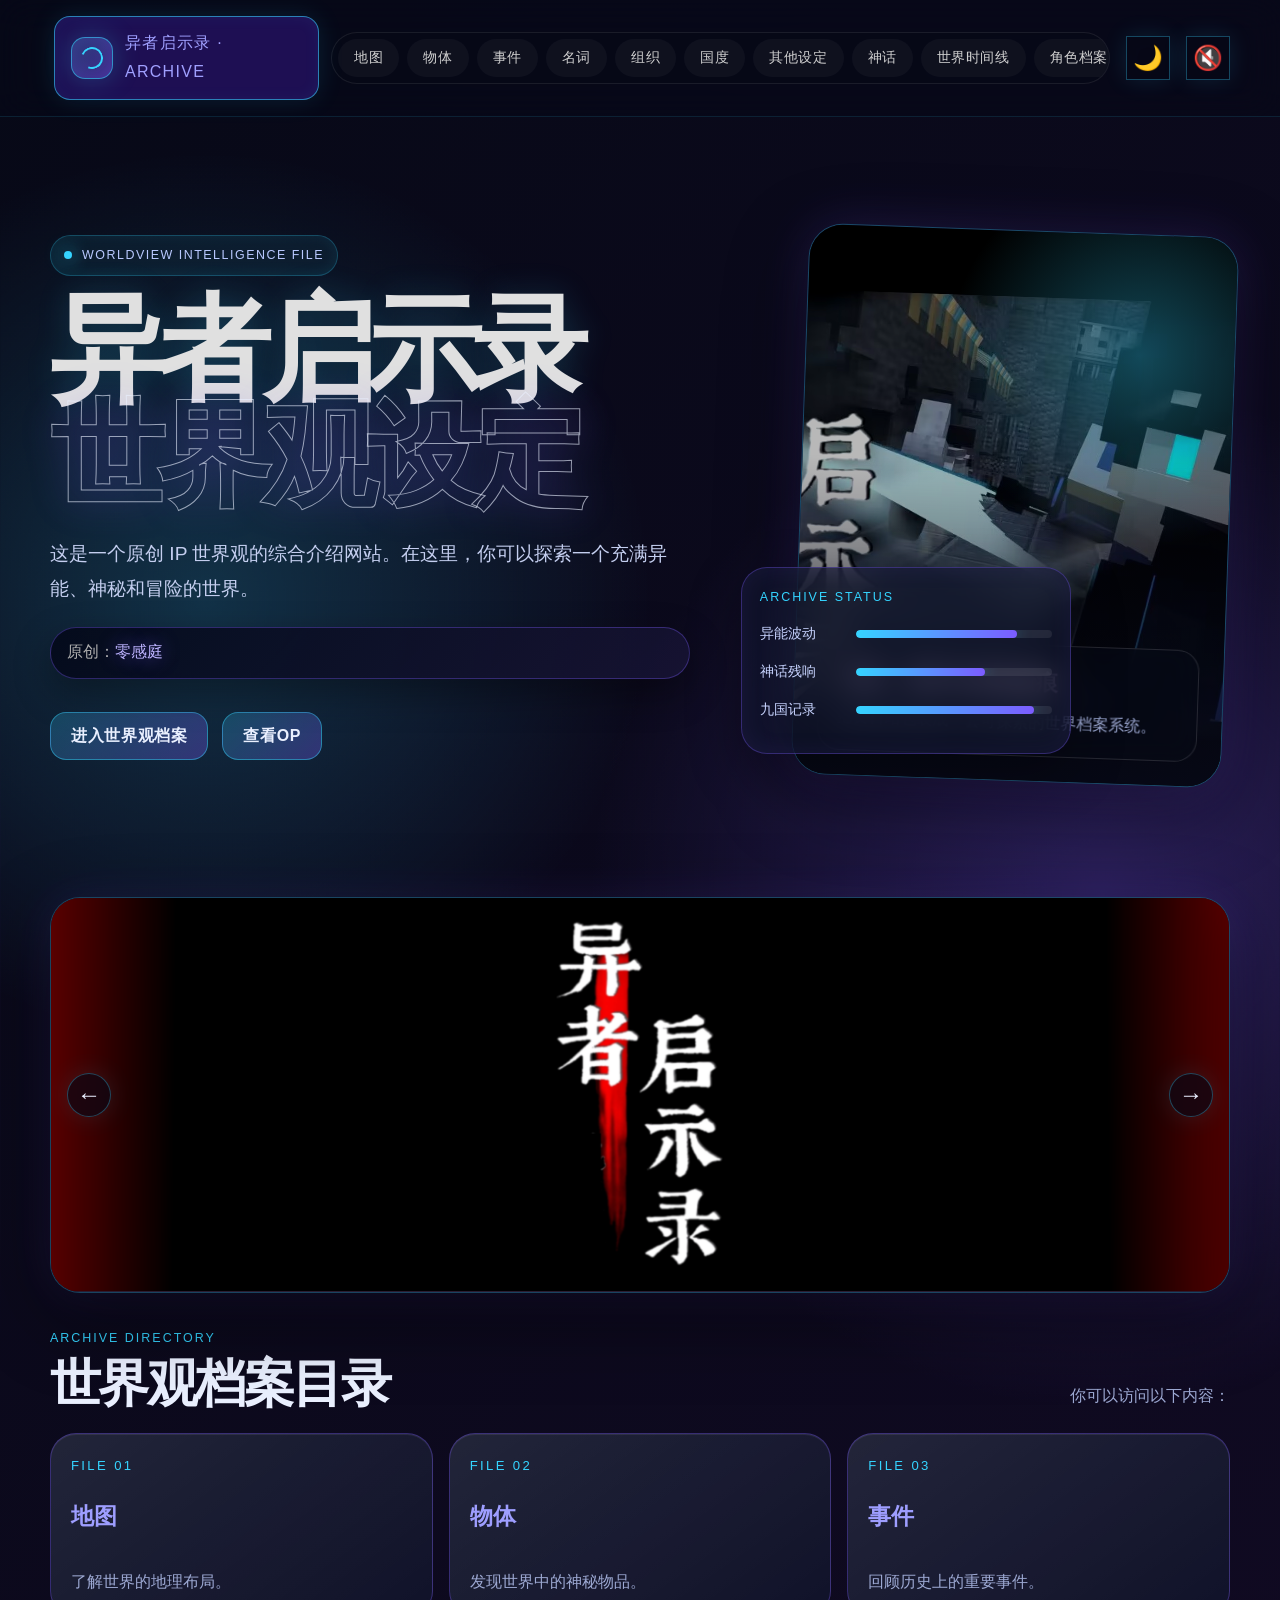
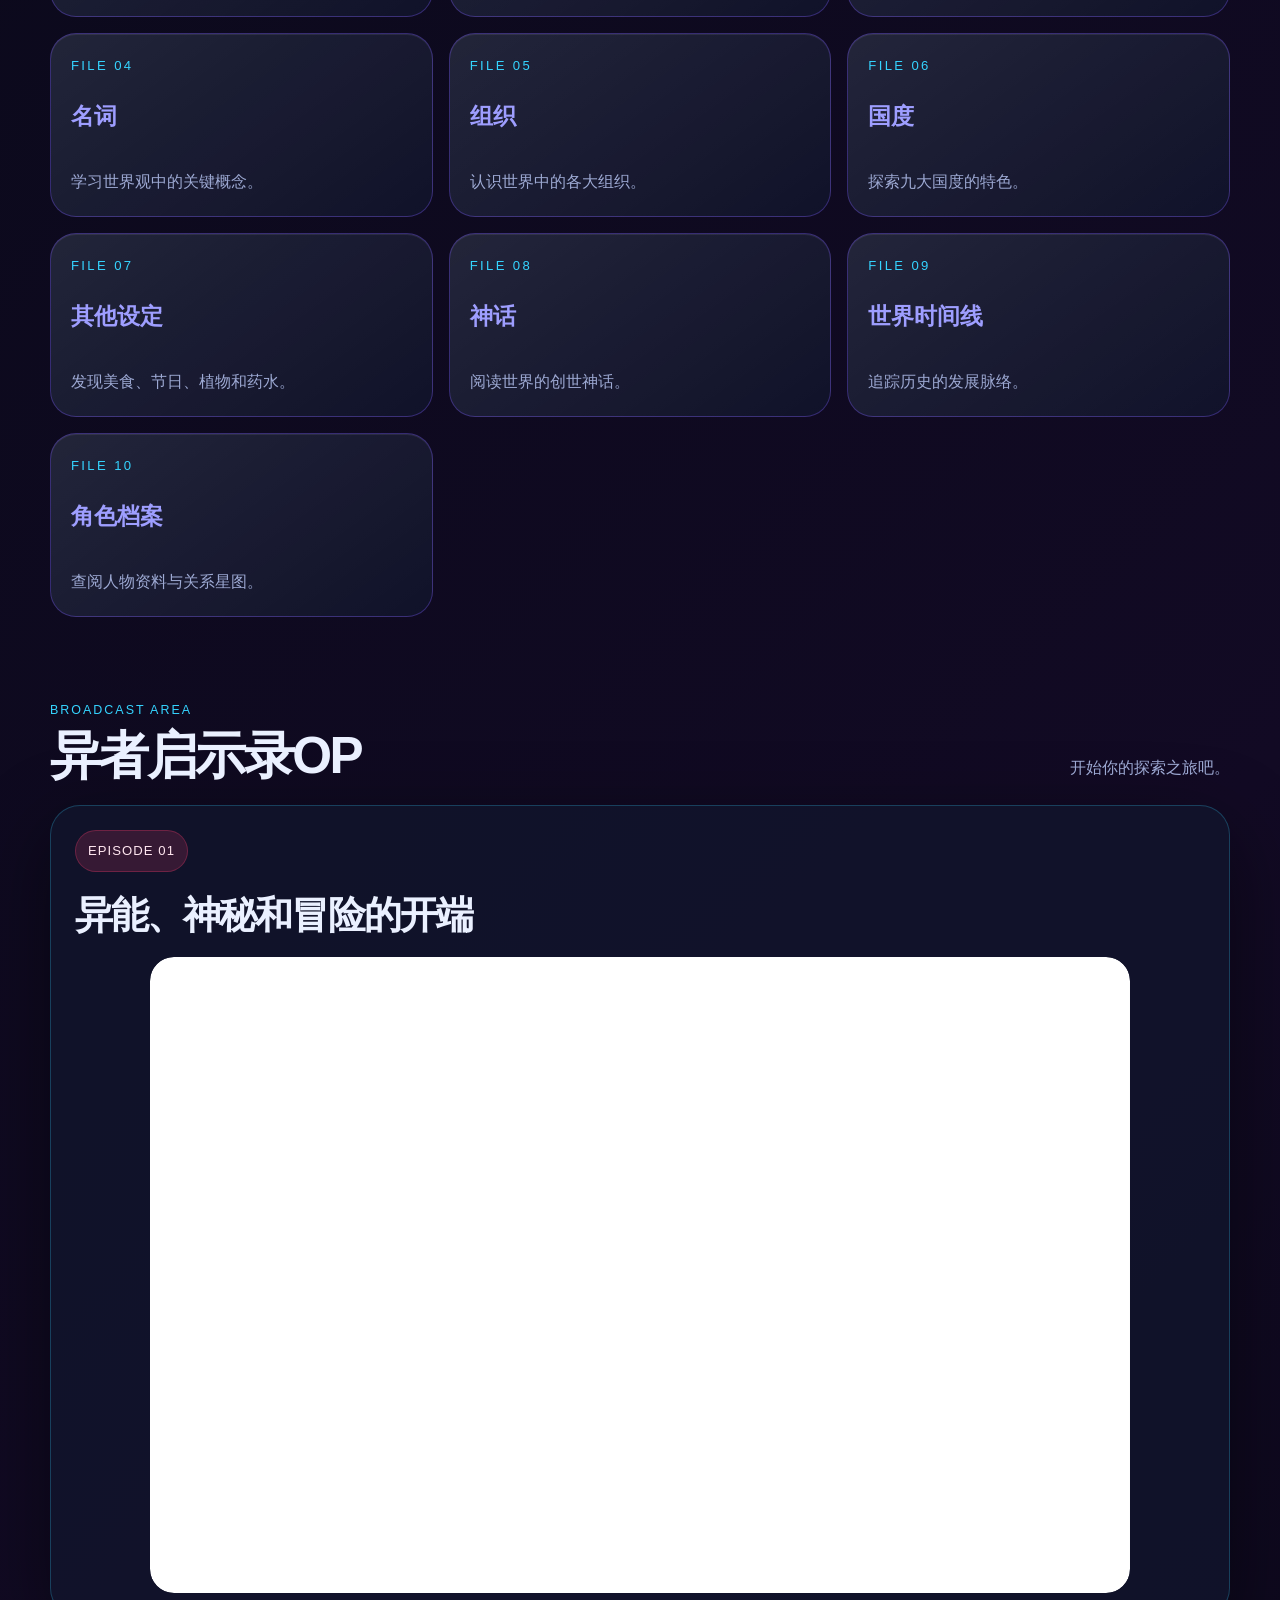
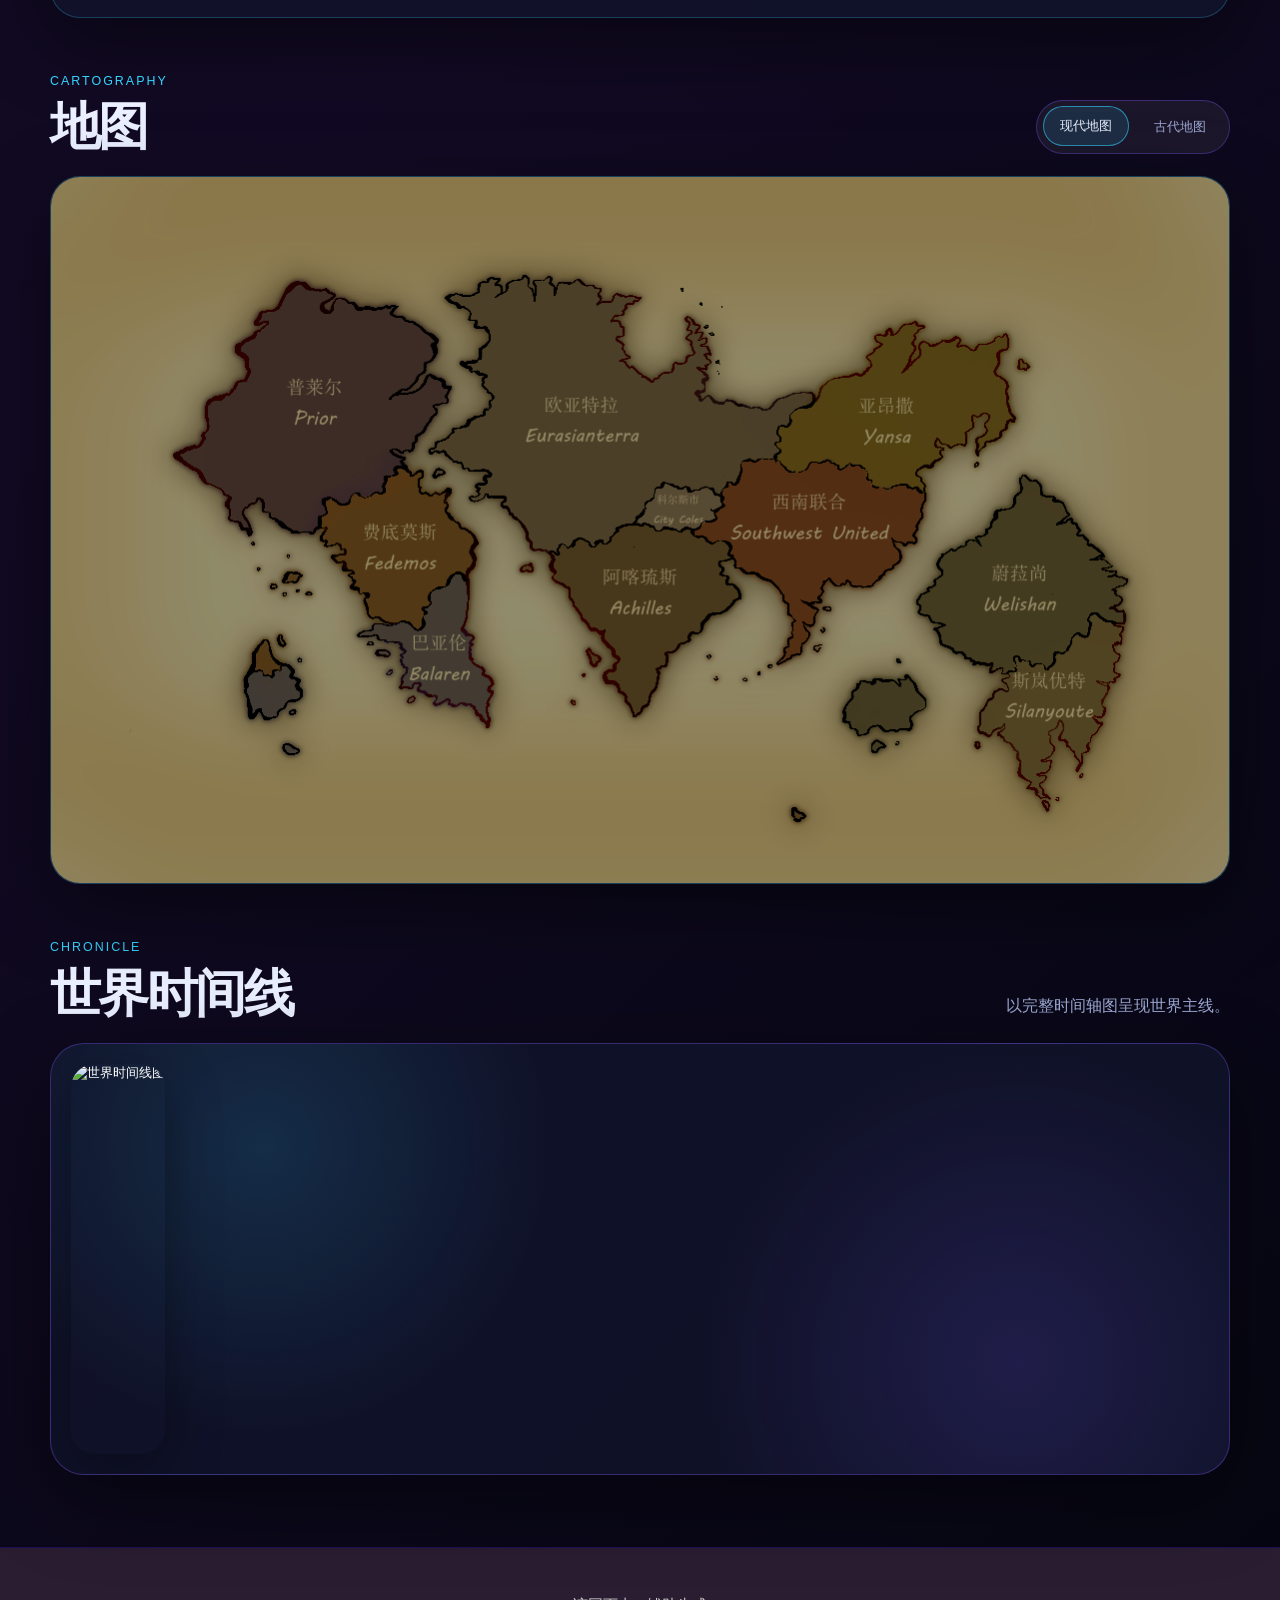
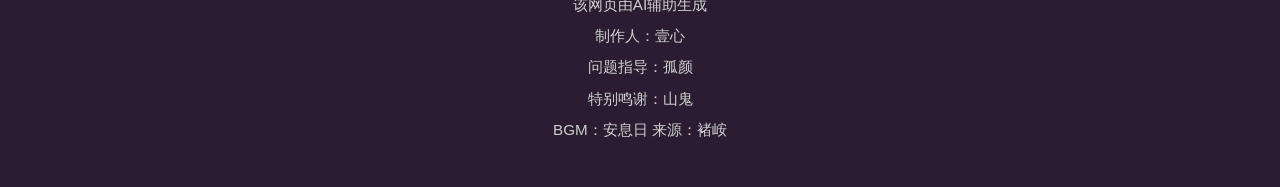
==== commit 864644f8: "fix(主页导航): 统一世界观档案入口数量 补齐其他设定、神话与角色档案入口，并为主页导航和档案目录增加一致性检查。" ====
--- a/index.html
+++ b/index.html
@@ -28,7 +28,10 @@
         <a href="./pages/terms.html" class="nav-link">名词</a>
         <a href="./pages/organizations.html" class="nav-link">组织</a>
         <a href="./pages/countries.html" class="nav-link">国度</a>
+        <a href="./pages/other.html" class="nav-link">其他设定</a>
+        <a href="./pages/mythology.html" class="nav-link">神话</a>
         <a href="./pages/timeline.html" class="nav-link">世界时间线</a>
+        <a href="./pages/characters.html" class="nav-link">角色档案</a>
       </nav>
 
       <div class="header-controls anime-header-controls">
@@ -157,6 +160,11 @@
             <span class="card-title">世界时间线</span>
             <span class="card-desc">追踪历史的发展脉络。</span>
           </a>
+          <a class="archive-card reveal" href="./pages/characters.html">
+            <span class="card-index">FILE 10</span>
+            <span class="card-title">角色档案</span>
+            <span class="card-desc">查阅人物资料与关系星图。</span>
+          </a>
         </div>
       </section>
 
--- a/css/anime-style.css
+++ b/css/anime-style.css
@@ -396,6 +396,7 @@
   color: var(--anime-muted);
 }
 
+html.dark-mode,
 body.dark-mode {
   color-scheme: dark;
   background:
@@ -1060,6 +1061,7 @@
   }
 }
 
+html.light-mode,
 body.light-mode {
   color-scheme: light;
   --anime-bg: #f8fbff;
@@ -1562,26 +1564,284 @@
 }
 
 @media (max-width: 640px) {
+  body {
+    overflow-x: clip;
+  }
+
+  body.home-page {
+    scroll-snap-type: none;
+  }
+
+  .anime-shell {
+    width: 100%;
+  }
+
   .anime-topbar,
   .anime-footer {
     padding-left: 11px;
     padding-right: 11px;
   }
 
+  .anime-topbar {
+    display: grid;
+    grid-template-columns: minmax(0, 1fr) auto;
+    align-items: center;
+    gap: 10px;
+    padding-top: 10px;
+    padding-bottom: 8px;
+  }
+
+  .brand-mark {
+    gap: 9px;
+    font-size: 0.78rem;
+    letter-spacing: 0.04em;
+  }
+
+  .brand-mark span:last-child {
+    min-width: 0;
+    overflow: hidden;
+    text-overflow: ellipsis;
+    white-space: nowrap;
+  }
+
+  .brand-sigil {
+    width: 36px;
+    height: 36px;
+    border-radius: 12px;
+  }
+
+  .anime-header-controls {
+    justify-self: end;
+    gap: 8px;
+  }
+
+  .mode-toggle,
+  .music-toggle,
+  .slider-btn {
+    min-width: 42px;
+    min-height: 42px;
+  }
+
+  .nav-pills {
+    grid-column: 1 / -1;
+    width: 100%;
+    justify-content: flex-start;
+    gap: 6px;
+    overflow-x: auto;
+    padding: 5px;
+    border-radius: 18px;
+    scroll-padding-inline: 6px;
+    -webkit-overflow-scrolling: touch;
+    -webkit-mask-image: linear-gradient(90deg, transparent 0, #000 16px, #000 calc(100% - 16px), transparent);
+    mask-image: linear-gradient(90deg, transparent 0, #000 16px, #000 calc(100% - 16px), transparent);
+  }
+
+  .nav-pills a {
+    min-height: 40px;
+    padding: 0 13px;
+    font-size: 0.84rem;
+    scroll-snap-align: start;
+  }
+
   .anime-shell > main {
     width: min(100% - 22px, 1180px);
   }
 
+  .anime-hero {
+    min-height: auto;
+    gap: 18px;
+    padding: 24px 0 32px;
+  }
+
+  .eyebrow {
+    margin-bottom: 14px;
+    padding: 7px 11px;
+    font-size: 0.68rem;
+    letter-spacing: 0.08em;
+  }
+
+  .anime-logo-title,
+  .page-title {
+    font-size: clamp(2.55rem, 13vw, 4.1rem);
+    line-height: 0.98;
+    letter-spacing: -0.05em;
+  }
+
+  .hero-lead {
+    margin-top: 18px;
+    font-size: 1rem;
+    line-height: 1.72;
+  }
+
+  .author-info.secondary {
+    width: fit-content;
+    max-width: 100%;
+    margin-top: 1rem;
+  }
+
+  .hero-actions {
+    gap: 10px;
+    margin-top: 22px;
+  }
+
+  .btn {
+    min-height: 46px;
+    padding: 0 16px;
+    border-radius: 14px;
+  }
+
+  .poster-stack {
+    min-height: 390px;
+  }
+
+  .poster-card {
+    inset: 10px auto auto 50%;
+    width: min(78vw, 300px);
+    border-radius: 24px;
+    transform: translateX(-50%) rotate(1deg);
+  }
+
+  .poster-label {
+    left: 14px;
+    right: 14px;
+    bottom: 14px;
+    padding: 13px;
+    border-radius: 18px;
+  }
+
+  .poster-label strong {
+    font-size: 1.05rem;
+  }
+
+  .poster-label span {
+    display: block;
+    font-size: 0.86rem;
+    line-height: 1.55;
+  }
+
+  .floating-panel {
+    left: 50%;
+    bottom: 0;
+    width: min(100%, 330px);
+    padding: 14px;
+    border-radius: 20px;
+    transform: translateX(-50%);
+  }
+
+  .signal-line {
+    grid-template-columns: 74px 1fr;
+    gap: 10px;
+    margin: 9px 0;
+    font-size: 0.82rem;
+  }
+
+  .image-slider {
+    height: clamp(190px, 52vw, 260px);
+    border-radius: 22px;
+  }
+
+  .section-head {
+    gap: 10px;
+    margin: 28px 0 16px;
+  }
+
+  .section-head h2 {
+    font-size: clamp(1.8rem, 9vw, 2.6rem);
+    letter-spacing: -0.035em;
+  }
+
+  .section-note {
+    max-width: 100%;
+    line-height: 1.65;
+  }
+
+  .archive-grid {
+    gap: 12px;
+    padding-bottom: 32px;
+  }
+
+  .archive-card {
+    min-height: auto;
+    padding: 16px;
+    border-radius: 20px;
+  }
+
+  .card-title {
+    font-size: 1.25rem;
+  }
+
+  .card-desc {
+    line-height: 1.6;
+  }
+
+  .episode-panel {
+    gap: 14px;
+    padding: 14px;
+    border-radius: 22px;
+  }
+
+  .episode-title {
+    font-size: clamp(1.45rem, 7vw, 2rem);
+    line-height: 1.16;
+    letter-spacing: -0.03em;
+  }
+
+  .video-embed {
+    border-radius: 16px;
+  }
+
   .map-switch {
+    display: grid;
+    grid-template-columns: repeat(2, minmax(0, 1fr));
     width: 100%;
+    gap: 6px;
+    border-radius: 18px;
   }
 
   .map-switch-btn {
     flex: 1;
+    min-height: 42px;
+    padding: 0 10px;
+    font-size: 0.86rem;
+  }
+
+  .map-showcase {
+    margin-bottom: 34px;
+    border-radius: 22px;
+    overflow-x: auto;
+  }
+
+  .home-map-image {
+    min-width: 580px;
   }
 
   .timeline-drag-area {
+    margin-bottom: 42px;
+    padding: 0.75rem;
     border-radius: 24px;
+  }
+
+  .timeline-image {
+    height: clamp(190px, 56vw, 260px);
+    border-radius: 18px;
+  }
+
+  .timeline-lightbox {
+    padding: 0.75rem;
+  }
+
+  .timeline-lightbox-frame {
+    max-height: 82svh;
+    border-radius: 20px;
+  }
+
+  .timeline-lightbox-image {
+    height: min(720px, 82svh);
+  }
+
+  .timeline-lightbox-close {
+    width: 46px;
+    height: 46px;
   }
 
   .timeline-sequence {
@@ -1591,6 +1851,138 @@
 
   .timeline-sequence li {
     flex-basis: 158px;
+  }
+
+  .main-container {
+    width: min(100% - 1rem, 1400px);
+    gap: 1rem;
+    padding: 0.75rem 0 1.25rem;
+  }
+
+  .page-header {
+    min-height: auto;
+    padding: 4.25rem 1rem 2.25rem;
+  }
+
+  .page-header .header-controls {
+    top: 0.75rem;
+    left: 0.75rem;
+    gap: 0.5rem;
+  }
+
+  .nav-container,
+  .section,
+  .home-intro,
+  .country-article,
+  .object-item,
+  .event-item,
+  .term-item,
+  .content-section,
+  .other-content-box,
+  .org-box {
+    border-radius: 20px;
+    padding: 1rem;
+  }
+
+  .nav-list,
+  .sub-nav ul {
+    gap: 0.5rem;
+    overflow-x: auto;
+    flex-wrap: nowrap;
+    padding-bottom: 0.35rem;
+    scroll-snap-type: x proximity;
+    -webkit-overflow-scrolling: touch;
+  }
+
+  .nav-item,
+  .sub-nav li {
+    flex: 0 0 auto;
+  }
+
+  .nav-link,
+  .sub-nav a {
+    min-height: 40px;
+    display: inline-flex;
+    align-items: center;
+  }
+
+  .sub-nav li:hover,
+  .sub-nav li:hover + li,
+  .sub-nav li:hover ~ li {
+    transform: none;
+  }
+
+  .section-title,
+  .country-title {
+    font-size: clamp(1.5rem, 8vw, 2rem);
+  }
+
+  .object-item h3,
+  .event-item h3,
+  .term-item h3,
+  .country-article h3,
+  .content-section h3 {
+    font-size: 1.25rem;
+  }
+
+  .content-paragraph,
+  .country-article p,
+  .object-item p,
+  .event-item p,
+  .term-item p,
+  .content-section p,
+  .other-content-box p,
+  .org-box p {
+    line-height: 1.75;
+    text-wrap: pretty;
+  }
+
+  table {
+    display: block;
+    width: 100%;
+    overflow-x: auto;
+    white-space: nowrap;
+    -webkit-overflow-scrolling: touch;
+  }
+
+  .back-to-top {
+    right: 0.75rem;
+    bottom: 0.75rem;
+  }
+}
+
+@media (max-width: 420px) {
+  .anime-shell > main {
+    width: calc(100% - 14px);
+  }
+
+  .nav-pills a {
+    padding: 0 11px;
+    font-size: 0.8rem;
+  }
+
+  .poster-stack {
+    min-height: 350px;
+  }
+
+  .poster-card {
+    width: min(76vw, 260px);
+  }
+
+  .floating-panel {
+    width: min(100%, 300px);
+  }
+
+  .image-slider {
+    height: clamp(176px, 54vw, 220px);
+  }
+
+  .home-map-image {
+    min-width: 520px;
+  }
+
+  .timeline-image {
+    height: clamp(176px, 58vw, 230px);
   }
 }
 
@@ -1603,3 +1995,611 @@
     transition-duration: 1ms !important;
   }
 }
+
+/* 世界观档案页：正文结构保持不变，仅增强视觉编目与阅读层级 */
+.archive-page {
+  --archive-bg: #070a15;
+  --archive-bg-soft: #0b1020;
+  --archive-sidebar: rgba(8, 14, 27, 0.9);
+  --archive-surface: rgba(16, 25, 46, 0.92);
+  --archive-surface-soft: rgba(20, 30, 55, 0.76);
+  --archive-text: #edf4ff;
+  --archive-copy: #c7d3e9;
+  --archive-muted: #8999b9;
+  --archive-accent: #55d9ff;
+  --archive-accent-soft: rgba(85, 217, 255, 0.12);
+  --archive-accent-strong: rgba(85, 217, 255, 0.42);
+  --archive-violet: #9585ff;
+  --archive-violet-soft: rgba(149, 133, 255, 0.14);
+  --archive-line: rgba(85, 217, 255, 0.18);
+  --archive-line-soft: rgba(137, 153, 185, 0.14);
+  --archive-grid: rgba(85, 217, 255, 0.035);
+  --archive-shadow: 0 28px 80px rgba(0, 0, 0, 0.24);
+  color: var(--archive-text);
+  background:
+    radial-gradient(circle at 82% 4%, rgba(73, 64, 170, 0.2), transparent 34rem),
+    radial-gradient(circle at 8% 46%, rgba(23, 115, 153, 0.12), transparent 28rem),
+    linear-gradient(160deg, var(--archive-bg), var(--archive-bg-soft) 58%, #050711);
+}
+
+.light-mode.archive-page {
+  --archive-bg: #f4f8fd;
+  --archive-bg-soft: #eaf2fb;
+  --archive-sidebar: rgba(237, 244, 251, 0.92);
+  --archive-surface: rgba(255, 255, 255, 0.97);
+  --archive-surface-soft: rgba(246, 249, 253, 0.94);
+  --archive-text: #17213d;
+  --archive-copy: #34415d;
+  --archive-muted: #60708d;
+  --archive-accent: #1679cf;
+  --archive-accent-soft: rgba(22, 121, 207, 0.1);
+  --archive-accent-strong: rgba(22, 121, 207, 0.34);
+  --archive-violet: #6f55d9;
+  --archive-violet-soft: rgba(111, 85, 217, 0.1);
+  --archive-line: rgba(22, 121, 207, 0.16);
+  --archive-line-soft: rgba(52, 65, 93, 0.11);
+  --archive-grid: rgba(22, 121, 207, 0.035);
+  --archive-shadow: 0 24px 64px rgba(60, 91, 132, 0.16);
+  background:
+    radial-gradient(circle at 82% 4%, rgba(111, 85, 217, 0.09), transparent 34rem),
+    radial-gradient(circle at 8% 46%, rgba(22, 121, 207, 0.08), transparent 28rem),
+    linear-gradient(160deg, var(--archive-bg), var(--archive-bg-soft) 58%, #f8fbff);
+}
+
+.archive-page::before {
+  background-image:
+    linear-gradient(var(--archive-grid) 1px, transparent 1px),
+    linear-gradient(90deg, var(--archive-grid) 1px, transparent 1px);
+  background-size: 64px 64px;
+  mask-image: linear-gradient(to bottom, black, transparent 88%);
+}
+
+.archive-page::after {
+  opacity: 0.18;
+}
+
+.archive-page .page-header {
+  min-height: 220px;
+  place-items: end start;
+  padding: clamp(5.5rem, 10vh, 7rem) max(1rem, calc((100% - 1360px) / 2 + 1rem)) 2.5rem;
+  border-bottom-color: var(--archive-line);
+  background-image:
+    linear-gradient(90deg, rgba(5, 9, 20, 0.94), rgba(6, 11, 24, 0.72) 48%, rgba(6, 11, 24, 0.35)),
+    linear-gradient(to top, var(--archive-bg), transparent 75%),
+    url('../picture/headPic.jpg');
+  background-position: center 40%;
+  box-shadow: inset 0 -40px 70px rgba(5, 8, 18, 0.58);
+}
+
+.light-mode.archive-page .page-header {
+  background-image:
+    linear-gradient(90deg, rgba(244, 248, 253, 0.96), rgba(239, 246, 253, 0.78) 48%, rgba(239, 246, 253, 0.48)),
+    linear-gradient(to top, var(--archive-bg), transparent 75%),
+    url('../picture/headPic.jpg');
+  box-shadow: inset 0 -34px 64px rgba(217, 230, 245, 0.48);
+}
+
+.archive-page .page-header::before {
+  background:
+    linear-gradient(90deg, var(--archive-accent-soft), transparent 42%),
+    repeating-linear-gradient(90deg, transparent 0 72px, var(--archive-grid) 72px 73px);
+  opacity: 0.8;
+}
+
+.archive-page .page-header .page-title {
+  max-width: min(78vw, 980px);
+  color: var(--archive-text);
+  font-size: clamp(2rem, 4.4vw, 4.25rem);
+  line-height: 1.02;
+  letter-spacing: -0.055em;
+  text-shadow: 0 12px 44px rgba(0, 0, 0, 0.24);
+}
+
+.light-mode.archive-page .page-header .page-title {
+  text-shadow: 0 12px 34px rgba(42, 76, 121, 0.14);
+}
+
+.archive-page .author-info.secondary {
+  margin-top: 0.8rem;
+  padding: 0;
+  border: 0;
+  border-radius: 0;
+  color: var(--archive-muted);
+  background: transparent;
+  box-shadow: none;
+  backdrop-filter: none;
+}
+
+.archive-page .main-container {
+  display: grid;
+  grid-template-columns: 248px minmax(0, 1fr);
+  align-items: start;
+  width: min(1360px, calc(100% - 2rem));
+  gap: clamp(1.5rem, 3vw, 2.75rem);
+  padding: clamp(1.75rem, 4vw, 3.5rem) 0 5rem;
+}
+
+.archive-page .sidebar {
+  position: sticky;
+  top: 1rem;
+  align-self: start;
+  width: auto;
+  max-height: calc(100vh - 2rem);
+}
+
+.archive-page .nav-container {
+  max-height: calc(100vh - 2rem);
+  overflow-x: hidden;
+  overflow-y: auto;
+  padding: 1.15rem;
+  border-color: var(--archive-line);
+  border-radius: 18px;
+  background: var(--archive-sidebar);
+  box-shadow: 0 22px 60px rgba(0, 0, 0, 0.14);
+  scrollbar-width: thin;
+  scrollbar-color: var(--archive-accent) transparent;
+}
+
+.archive-page .nav-container::before {
+  content: 'ARCHIVE DIRECTORY';
+  margin: 0 0 0.85rem 0.25rem;
+  color: var(--archive-accent);
+  font: 700 0.66rem/1.2 ui-monospace, SFMono-Regular, Consolas, monospace;
+  letter-spacing: 0.16em;
+}
+
+.archive-page .nav-title {
+  margin-bottom: 0.85rem;
+  padding-bottom: 0.85rem;
+  color: var(--archive-text);
+  border-bottom-color: var(--archive-line);
+  font-size: 1rem;
+}
+
+.archive-page .nav-list {
+  counter-reset: archive-nav -1;
+  display: grid;
+  gap: 0.28rem;
+}
+
+.archive-page .nav-item {
+  counter-increment: archive-nav;
+  position: relative;
+}
+
+.archive-page .nav-item::before {
+  content: counter(archive-nav, decimal-leading-zero);
+  position: absolute;
+  z-index: 1;
+  left: 0.75rem;
+  top: 50%;
+  color: var(--archive-muted);
+  font: 700 0.63rem/1 ui-monospace, SFMono-Regular, Consolas, monospace;
+  transform: translateY(-50%);
+  pointer-events: none;
+}
+
+.archive-page .nav-link {
+  min-height: 44px;
+  padding: 0.65rem 0.7rem 0.65rem 2.2rem;
+  color: var(--archive-muted);
+  border-radius: 8px;
+  background: transparent;
+  font-size: 0.9rem;
+  letter-spacing: 0.02em;
+}
+
+.archive-page .nav-link:hover,
+.archive-page .nav-link:focus-visible,
+.archive-page .nav-link.active {
+  color: var(--archive-text);
+  border-color: var(--archive-accent-strong);
+  background: linear-gradient(90deg, var(--archive-accent-soft), transparent);
+  box-shadow: inset 2px 0 0 var(--archive-accent);
+  transform: translateX(2px);
+}
+
+.archive-page .nav-item:has(.nav-link.active)::before,
+.archive-page .nav-item:has(.nav-link:hover)::before {
+  color: var(--archive-accent);
+}
+
+.archive-page .content-area {
+  position: relative;
+  min-width: 0;
+  padding-top: 1.55rem;
+}
+
+.archive-page .content-area::before {
+  content: 'WORLD ARCHIVE / ' attr(data-archive-label);
+  position: absolute;
+  left: 0.25rem;
+  top: 0;
+  color: var(--archive-accent);
+  font: 700 0.7rem/1 ui-monospace, SFMono-Regular, Consolas, monospace;
+  letter-spacing: 0.17em;
+}
+
+.archive-page .content-area::after {
+  content: attr(data-archive-code);
+  position: absolute;
+  z-index: 0;
+  right: 1.25rem;
+  top: 0.6rem;
+  color: var(--archive-line);
+  font: 800 clamp(3.6rem, 8vw, 7.2rem)/0.8 ui-monospace, SFMono-Regular, Consolas, monospace;
+  letter-spacing: -0.09em;
+  pointer-events: none;
+}
+
+.archive-page .section {
+  position: relative;
+  z-index: 1;
+  counter-reset: archive-record;
+  padding: 0;
+  border: 0;
+  border-radius: 0;
+  background: transparent;
+  box-shadow: none;
+  backdrop-filter: none;
+}
+
+.archive-page .section-title {
+  position: relative;
+  z-index: 1;
+  min-height: 5.5rem;
+  margin: 0 0 1.35rem;
+  padding: 0.6rem min(8rem, 18vw) 1.25rem 0;
+  color: var(--archive-text);
+  border-bottom: 1px solid var(--archive-line);
+  font-size: clamp(2.25rem, 5vw, 4.4rem);
+  line-height: 1.04;
+  letter-spacing: -0.055em;
+  text-wrap: balance;
+}
+
+.archive-page .section-title::before {
+  content: none;
+}
+
+.archive-page .sub-nav {
+  margin: 0 0 1.5rem !important;
+  padding-bottom: 0.35rem;
+}
+
+.archive-page .sub-nav ul {
+  gap: 0.5rem;
+}
+
+.archive-page .sub-nav a {
+  min-height: 38px;
+  padding: 0.45rem 0.8rem;
+  color: var(--archive-muted);
+  border: 1px solid var(--archive-line-soft);
+  border-radius: 999px;
+  background: var(--archive-surface-soft);
+  font-size: 0.82rem;
+}
+
+.archive-page .sub-nav li:first-child a,
+.archive-page .sub-nav a:hover,
+.archive-page .sub-nav a:focus-visible {
+  color: var(--archive-text);
+  border-color: var(--archive-accent-strong);
+  background: var(--archive-accent-soft);
+  box-shadow: 0 0 20px var(--archive-accent-soft);
+}
+
+.archive-page .organization-list {
+  width: 100%;
+  margin: 0 0 2rem;
+}
+
+.archive-page .organization-heading {
+  position: relative;
+  z-index: 1;
+  margin: 1.75rem 0 0.85rem;
+  padding-left: 0.75rem;
+  border-left: 2px solid var(--archive-accent);
+  color: var(--archive-text);
+  font-size: clamp(1.1rem, 2vw, 1.35rem);
+  line-height: 1.4;
+}
+
+.archive-page .organization-heading:first-child {
+  margin-top: 0;
+}
+
+.archive-page .country-article,
+.archive-page .object-item,
+.archive-page .event-item,
+.archive-page .term-item,
+.archive-page .content-section,
+.archive-page .other-content-box,
+.archive-page .org-box,
+.archive-page .map-image,
+.archive-page .timeline-container {
+  counter-increment: archive-record;
+  position: relative;
+  overflow: hidden;
+  margin-bottom: 1.25rem;
+  padding: clamp(1.3rem, 2.5vw, 2rem);
+  border: 1px solid var(--archive-line-soft);
+  border-radius: 16px;
+  background: linear-gradient(145deg, var(--archive-surface), var(--archive-surface-soft));
+  box-shadow: var(--archive-shadow);
+  backdrop-filter: blur(18px);
+  transition:
+    border-color 180ms var(--anime-ease),
+    box-shadow 180ms var(--anime-ease),
+    transform 180ms var(--anime-ease);
+}
+
+.archive-page .country-article::after,
+.archive-page .object-item::after,
+.archive-page .event-item::after,
+.archive-page .term-item::after,
+.archive-page .content-section::after,
+.archive-page .other-content-box::after,
+.archive-page .org-box::after {
+  content: counter(archive-record, decimal-leading-zero);
+  position: absolute;
+  right: 0.75rem;
+  top: 0.25rem;
+  color: var(--archive-violet-soft);
+  font: 800 clamp(3.2rem, 7vw, 6.4rem)/1 ui-monospace, SFMono-Regular, Consolas, monospace;
+  letter-spacing: -0.08em;
+  pointer-events: none;
+}
+
+.archive-page .country-article:hover,
+.archive-page .object-item:hover,
+.archive-page .event-item:hover,
+.archive-page .term-item:hover,
+.archive-page .content-section:hover,
+.archive-page .other-content-box:hover,
+.archive-page .org-box:hover {
+  border-color: var(--archive-accent-strong);
+  box-shadow: var(--archive-shadow), 0 0 30px var(--archive-accent-soft);
+  transform: translateY(-2px);
+}
+
+.archive-page .country-title,
+.archive-page .object-item h3,
+.archive-page .event-item h3,
+.archive-page .term-item h3,
+.archive-page .country-article h3,
+.archive-page .content-section h3,
+.archive-page .other-content-box > h3,
+.archive-page .org-box > h3 {
+  position: relative;
+  z-index: 1;
+  margin-top: 0;
+  padding: 0 5rem 1rem 0;
+  color: var(--archive-text) !important;
+  border-bottom: 1px solid var(--archive-line);
+  font-size: clamp(1.25rem, 2.4vw, 1.75rem);
+  text-shadow: none;
+}
+
+.archive-page h4,
+.archive-page h5,
+.archive-page .subsection-title {
+  position: relative;
+  z-index: 1;
+  color: var(--archive-violet) !important;
+  border-bottom-color: var(--archive-line-soft);
+  text-shadow: none;
+}
+
+.archive-page .content-paragraph,
+.archive-page .country-article p,
+.archive-page .object-item p,
+.archive-page .event-item p,
+.archive-page .term-item p,
+.archive-page .content-section p,
+.archive-page .other-content-box p,
+.archive-page .org-box p,
+.archive-page li,
+.archive-page td {
+  position: relative;
+  z-index: 1;
+  color: var(--archive-copy);
+  line-height: 1.9;
+  text-wrap: pretty;
+}
+
+.archive-page strong,
+.archive-page .highlight-text {
+  color: var(--archive-violet);
+}
+
+.archive-page table {
+  color: var(--archive-copy);
+  border: 1px solid var(--archive-line-soft);
+  border-radius: 12px;
+  background: var(--archive-surface-soft);
+}
+
+.archive-page table th,
+.archive-page table td {
+  border-color: var(--archive-line-soft) !important;
+}
+
+.archive-page table th {
+  color: var(--archive-text);
+  background: var(--archive-accent-soft) !important;
+}
+
+.archive-page .map-image img,
+.archive-page .content-paragraph img,
+.archive-page .timeline-image {
+  border: 1px solid var(--archive-line);
+  border-radius: 12px;
+  box-shadow: 0 18px 48px rgba(0, 0, 0, 0.2);
+}
+
+.light-mode.archive-page .map-image img,
+.light-mode.archive-page .content-paragraph img,
+.light-mode.archive-page .timeline-image {
+  box-shadow: 0 18px 44px rgba(49, 83, 126, 0.14);
+}
+
+.archive-page .page-footer {
+  color: var(--archive-muted);
+  border-top-color: var(--archive-line);
+  background: var(--archive-sidebar);
+}
+
+.archive-page .page-footer p {
+  color: var(--archive-muted);
+}
+
+@media (max-width: 1024px) {
+  .archive-page .main-container {
+    display: block;
+    width: min(100% - 1.5rem, 880px);
+  }
+
+  .archive-page .sidebar {
+    position: static;
+    width: 100%;
+    max-height: none;
+    margin-bottom: 1.25rem;
+  }
+
+  .archive-page .nav-container {
+    max-height: none;
+    overflow-x: auto;
+    overflow-y: hidden;
+    padding: 0.85rem;
+  }
+
+  .archive-page .nav-container::before,
+  .archive-page .nav-title {
+    display: none;
+  }
+
+  .archive-page .nav-list {
+    display: flex;
+    width: max-content;
+    gap: 0.35rem;
+  }
+
+  .archive-page .nav-item {
+    flex: 0 0 auto;
+  }
+
+  .archive-page .nav-link {
+    min-height: 42px;
+    padding-inline: 2.15rem 0.8rem;
+  }
+
+  .archive-page .content-area::after {
+    font-size: clamp(3rem, 12vw, 5rem);
+  }
+}
+
+@media (max-width: 640px) {
+  .archive-page .page-header {
+    min-height: 176px;
+    padding: 4.5rem 1rem 1.6rem;
+  }
+
+  .archive-page .page-header .page-title {
+    max-width: calc(100vw - 2rem);
+    font-size: clamp(1.75rem, 9vw, 2.75rem);
+  }
+
+  .archive-page .author-info.secondary {
+    font-size: 0.82rem;
+  }
+
+  .archive-page .main-container {
+    width: min(100% - 1.25rem, 46rem);
+    padding-top: 0.75rem;
+  }
+
+  .archive-page .sidebar {
+    margin-bottom: 0.9rem;
+  }
+
+  .archive-page .content-area {
+    padding-inline: 0;
+    padding-top: 1.35rem;
+  }
+
+  .archive-page .content-area::before {
+    left: 0.1rem;
+    font-size: 0.62rem;
+    letter-spacing: 0.12em;
+  }
+
+  .archive-page .content-area::after {
+    right: 0.5rem;
+    top: 0.8rem;
+    font-size: clamp(2.75rem, 18vw, 4rem);
+  }
+
+  .archive-page .section-title {
+    min-height: 4.5rem;
+    margin-bottom: 1rem;
+    padding-right: 4.5rem;
+    font-size: clamp(2rem, 11vw, 3rem);
+  }
+
+  .archive-page .sub-nav {
+    overflow-x: auto;
+    padding-bottom: 0.55rem;
+  }
+
+  .archive-page .sub-nav ul {
+    width: max-content;
+    max-width: none;
+    flex-wrap: nowrap;
+  }
+
+  .archive-page .country-article,
+  .archive-page .object-item,
+  .archive-page .event-item,
+  .archive-page .term-item,
+  .archive-page .content-section,
+  .archive-page .other-content-box,
+  .archive-page .org-box,
+  .archive-page .map-image,
+  .archive-page .timeline-container {
+    padding: 1.25rem;
+    border-radius: 13px;
+  }
+
+  .archive-page .country-title,
+  .archive-page .object-item h3,
+  .archive-page .event-item h3,
+  .archive-page .term-item h3,
+  .archive-page .country-article h3,
+  .archive-page .content-section h3 {
+    padding-right: 3.5rem;
+  }
+
+  .archive-page .content-paragraph,
+  .archive-page .country-article p,
+  .archive-page .object-item p,
+  .archive-page .event-item p,
+  .archive-page .term-item p,
+  .archive-page .content-section p,
+  .archive-page .other-content-box p,
+  .archive-page .org-box p {
+    line-height: 1.78;
+    text-align: left;
+  }
+}
+
+@media (prefers-reduced-motion: reduce) {
+  .archive-page *,
+  .archive-page *::before,
+  .archive-page *::after {
+    animation: none !important;
+    scroll-behavior: auto !important;
+    transition-duration: 0.01ms !important;
+  }
+}
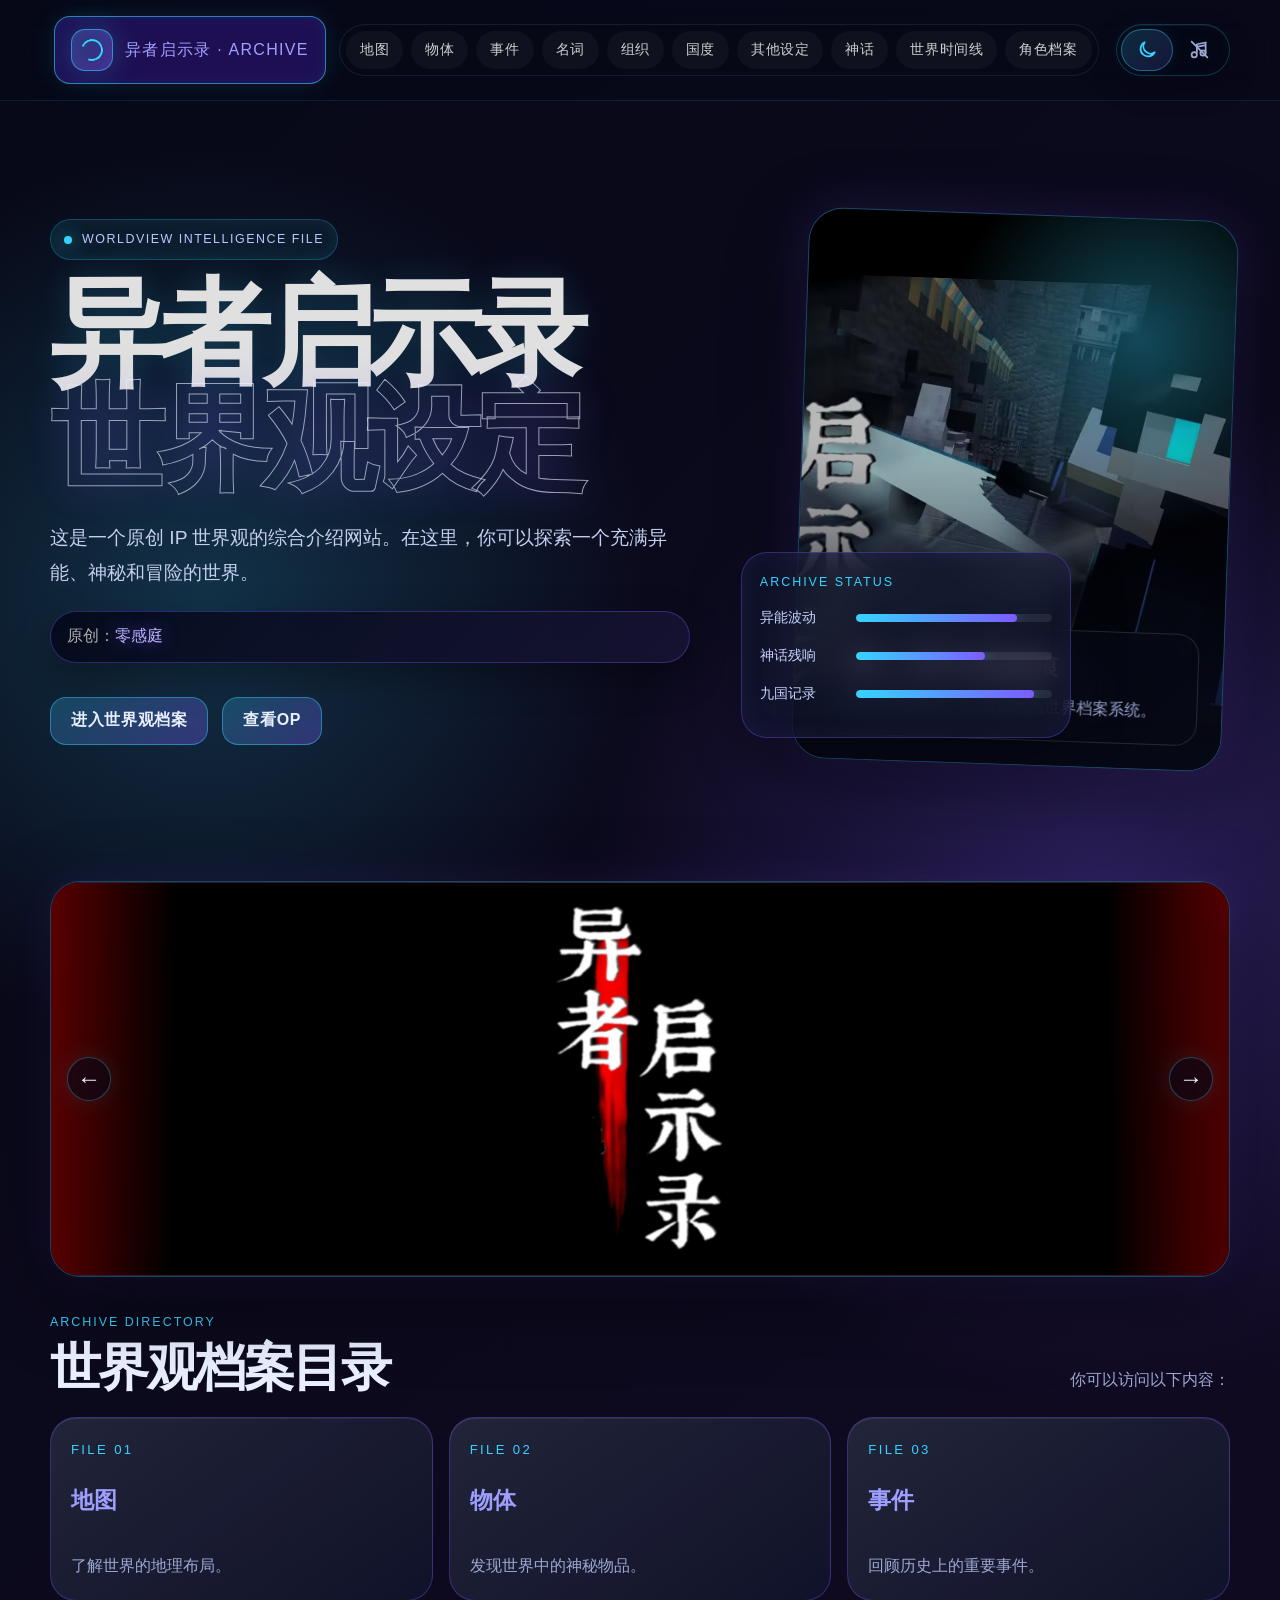
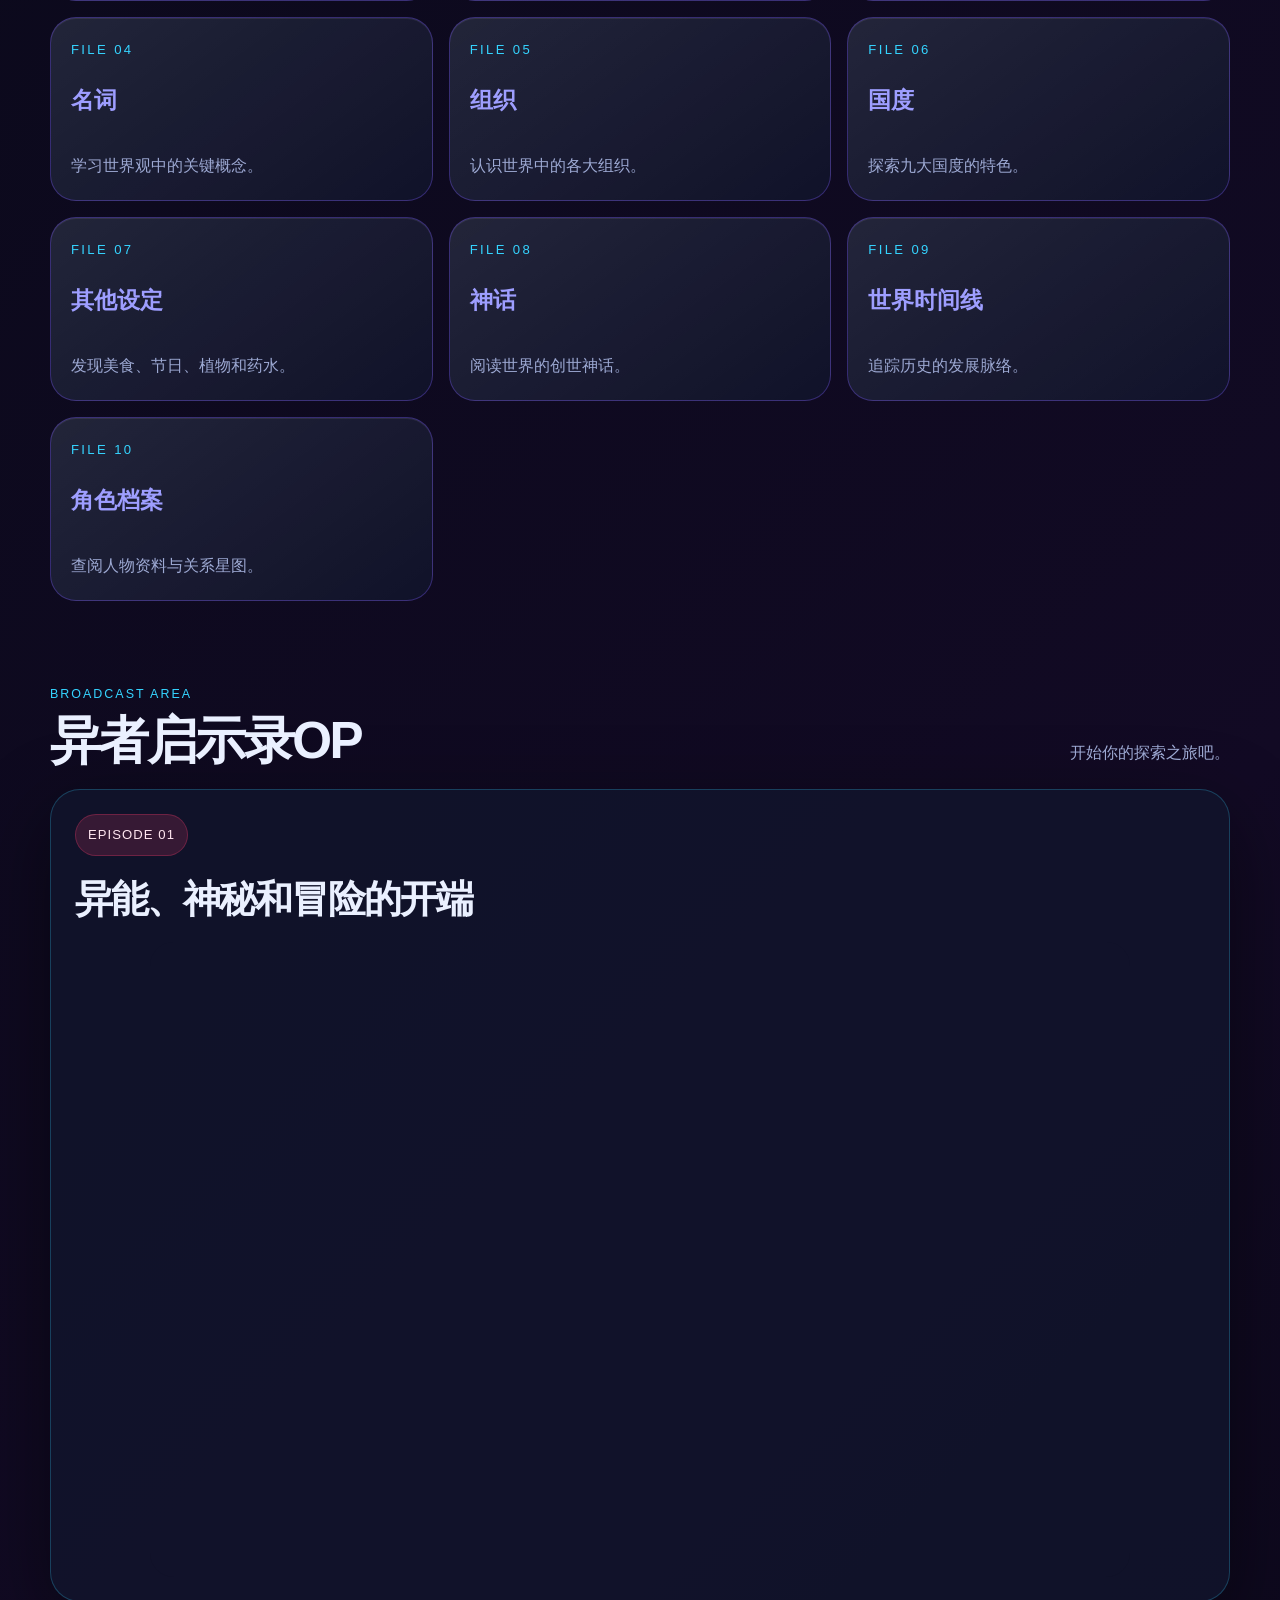
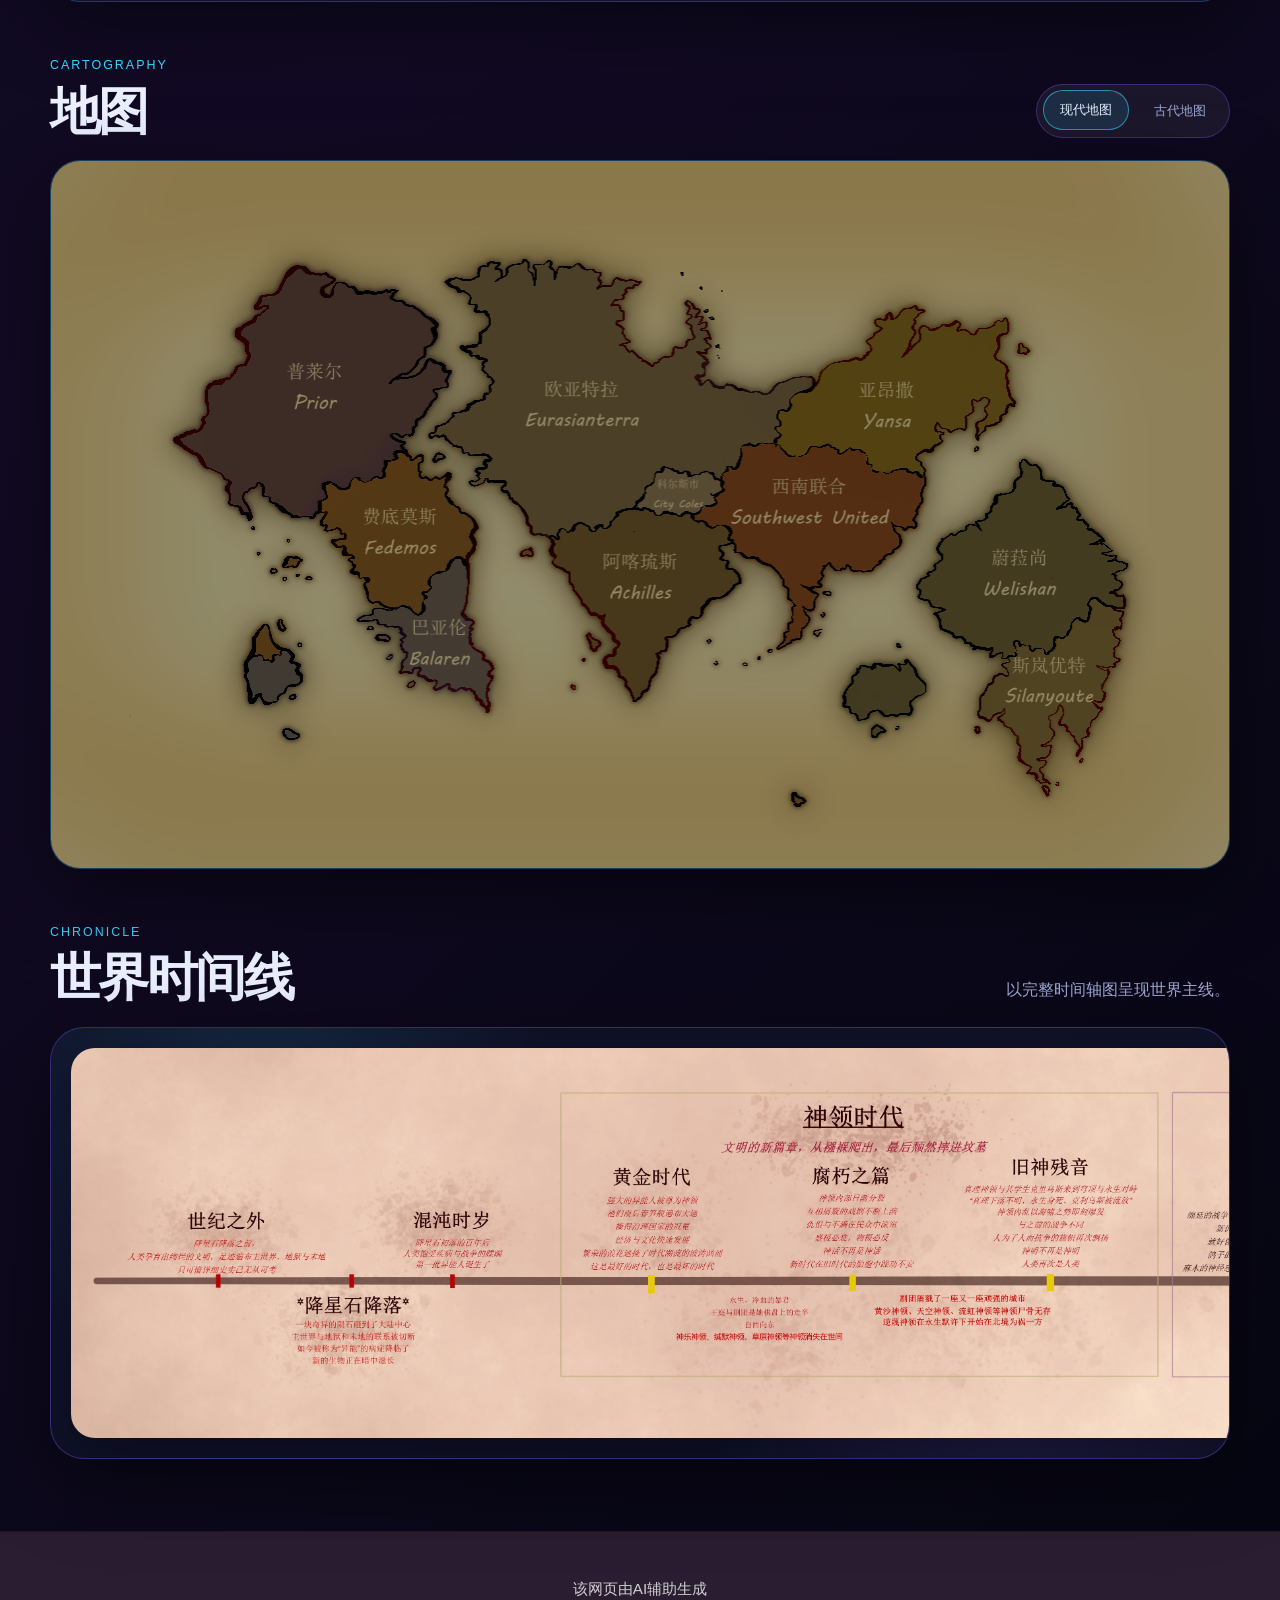
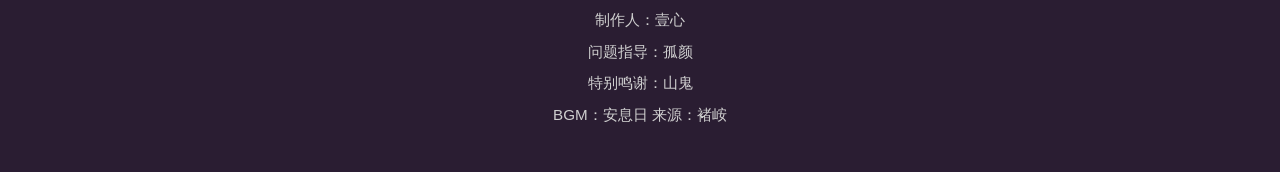
==== commit 9b1793a4: "feat(网站): 完善角色档案与页面体验 更新三维人物关系星图及最新关系数据，移除第一季战力排行。 优化主页地图与时间轴加载、导航可见性、主题控件及组织页配色。" ====
--- a/index.html
+++ b/index.html
@@ -197,15 +197,26 @@
             <h2 id="map-title">地图</h2>
           </div>
           <div class="map-switch" aria-label="地图版本切换">
-            <button type="button" class="map-switch-btn active" data-map-src="./picture/世界地图.png" data-map-alt="现代世界地图"
+            <button type="button" class="map-switch-btn active" data-map-src="./picture/世界地图.png"
+              data-map-webp="./picture/世界地图.webp" data-map-alt="现代世界地图"
               aria-pressed="true">现代地图</button>
-            <button type="button" class="map-switch-btn" data-map-src="./picture/世界地图-古代.png" data-map-alt="古代世界地图"
+            <button type="button" class="map-switch-btn" data-map-src="./picture/世界地图-古代.png"
+              data-map-webp="./picture/世界地图-古代.webp" data-map-alt="古代世界地图"
               aria-pressed="false">古代地图</button>
           </div>
         </div>
 
-        <div class="map-showcase">
-          <img class="home-map-image" src="./picture/世界地图.png" alt="现代世界地图" width="1179" height="707" loading="lazy">
+        <div class="map-showcase deferred-media" data-deferred-media aria-busy="true">
+          <picture class="home-map-picture">
+            <source srcset="./picture/世界地图.webp" type="image/webp">
+            <img class="home-map-image" src="./picture/世界地图.png" alt="现代世界地图" width="1179" height="707"
+              loading="lazy" decoding="async" fetchpriority="low">
+          </picture>
+          <div class="media-loading-layer" aria-live="polite">
+            <span class="media-loading-spinner" aria-hidden="true"></span>
+            <span class="media-loading-label">正在解码完整地图档案</span>
+            <span class="media-loading-error">地图档案加载失败，请刷新重试</span>
+          </div>
         </div>
       </section>
 
@@ -218,10 +229,20 @@
           <p class="section-note">以完整时间轴图呈现世界主线。</p>
         </div>
 
-        <div class="timeline-drag-area timeline-image-viewer" aria-label="可横向拖动的世界时间线图片">
+        <div class="timeline-drag-area timeline-image-viewer deferred-media" data-deferred-media aria-busy="true"
+          aria-label="可横向拖动的世界时间线图片">
           <button type="button" class="timeline-image-button" aria-label="放大查看世界时间线图片">
-            <img class="timeline-image" src="./picture/时间轴.jpg" alt="世界时间线图" loading="lazy">
+            <picture>
+              <source srcset="./picture/时间轴.avif" type="image/avif">
+              <img class="timeline-image" src="./picture/时间轴.jpg" alt="世界时间线图" width="17717" height="2362"
+                loading="lazy" decoding="async" fetchpriority="low">
+            </picture>
           </button>
+          <div class="media-loading-layer" aria-live="polite">
+            <span class="media-loading-spinner" aria-hidden="true"></span>
+            <span class="media-loading-label">正在解码完整时间线档案</span>
+            <span class="media-loading-error">时间线档案加载失败，请刷新重试</span>
+          </div>
         </div>
       </section>
     </main>
--- a/css/anime-style.css
+++ b/css/anime-style.css
@@ -495,7 +495,7 @@
   min-height: 38px;
   display: inline-flex;
   align-items: center;
-  padding: 0 15px;
+  padding: 0 13px;
   border-radius: 999px;
   color: var(--anime-muted);
   font-size: 0.9rem;
@@ -1141,6 +1141,156 @@
   color: var(--anime-text);
 }
 
+/* 顶部模式与 BGM：胶囊式档案控制键 */
+.header-controls {
+  gap: 0;
+  padding: 4px;
+  border: 1px solid rgba(53, 212, 255, 0.22);
+  border-radius: 999px;
+  background: rgba(5, 9, 22, 0.72);
+  box-shadow: inset 0 1px 0 rgba(255, 255, 255, 0.05), 0 12px 30px rgba(0, 0, 0, 0.2);
+  backdrop-filter: blur(14px);
+  -webkit-backdrop-filter: blur(14px);
+  isolation: isolate;
+  overflow: visible;
+}
+
+.header-controls .mode-toggle,
+.header-controls .music-toggle {
+  width: 52px;
+  height: 42px;
+  min-width: 52px;
+  min-height: 42px;
+  padding: 0;
+  border: 0;
+  border-radius: 999px;
+  color: var(--anime-muted);
+  background: transparent;
+  box-shadow: none;
+  backdrop-filter: none;
+  -webkit-backdrop-filter: none;
+  transition:
+    color 180ms var(--anime-ease),
+    background-color 180ms var(--anime-ease),
+    box-shadow 180ms var(--anime-ease),
+    transform 180ms var(--anime-ease);
+}
+
+.header-controls .mode-toggle[aria-pressed="true"],
+.header-controls .music-toggle[aria-pressed="true"] {
+  color: var(--anime-blue);
+  background: linear-gradient(135deg, rgba(53, 212, 255, 0.18), rgba(124, 92, 255, 0.16));
+  box-shadow: inset 0 0 0 1px rgba(53, 212, 255, 0.4), 0 0 18px rgba(53, 212, 255, 0.08);
+}
+
+.header-controls .mode-toggle:hover,
+.header-controls .music-toggle:hover {
+  color: var(--anime-text);
+  background: rgba(53, 212, 255, 0.1);
+  box-shadow: inset 0 0 0 1px rgba(53, 212, 255, 0.34);
+  transform: translateY(-1px);
+}
+
+.header-controls .mode-toggle[aria-pressed="true"]:hover,
+.header-controls .music-toggle[aria-pressed="true"]:hover {
+  color: #fff;
+  background: linear-gradient(135deg, rgba(53, 212, 255, 0.24), rgba(124, 92, 255, 0.2));
+  box-shadow: inset 0 0 0 1px rgba(53, 212, 255, 0.5), 0 0 20px rgba(53, 212, 255, 0.12);
+}
+
+.header-controls .mode-toggle:active,
+.header-controls .music-toggle:active {
+  transform: translateY(0) scale(0.96);
+}
+
+.header-controls .mode-toggle:focus-visible,
+.header-controls .music-toggle:focus-visible {
+  position: relative;
+  z-index: 1;
+  outline: 2px solid var(--anime-blue);
+  outline-offset: 3px;
+}
+
+.header-controls .mode-icon,
+.header-controls .music-icon {
+  display: grid;
+  place-items: center;
+  width: 22px;
+  height: 22px;
+  font-size: 0;
+  line-height: 0;
+}
+
+.header-controls .mode-icon::before,
+.header-controls .music-icon::before {
+  content: '';
+  display: block;
+  width: 21px;
+  height: 21px;
+  background: currentColor;
+  -webkit-mask: var(--control-icon) center / contain no-repeat;
+  mask: var(--control-icon) center / contain no-repeat;
+}
+
+.mode-toggle[aria-pressed="true"] .mode-icon::before {
+  --control-icon: url("data:image/svg+xml,%3Csvg xmlns='http://www.w3.org/2000/svg' viewBox='0 0 24 24'%3E%3Cpath d='M20.2 15.2A8.2 8.2 0 0 1 8.8 3.8 8.5 8.5 0 1 0 20.2 15.2Z' fill='none' stroke='black' stroke-width='2' stroke-linecap='round' stroke-linejoin='round'/%3E%3C/svg%3E");
+}
+
+.mode-toggle[aria-pressed="false"] .mode-icon::before {
+  --control-icon: url("data:image/svg+xml,%3Csvg xmlns='http://www.w3.org/2000/svg' viewBox='0 0 24 24'%3E%3Cg fill='none' stroke='black' stroke-width='2' stroke-linecap='round'%3E%3Ccircle cx='12' cy='12' r='4'/%3E%3Cpath d='M12 2v2M12 20v2M4.9 4.9l1.4 1.4M17.7 17.7l1.4 1.4M2 12h2M20 12h2M4.9 19.1l1.4-1.4M17.7 6.3l1.4-1.4'/%3E%3C/g%3E%3C/svg%3E");
+}
+
+.music-toggle[aria-pressed="true"] .music-icon::before {
+  --control-icon: url("data:image/svg+xml,%3Csvg xmlns='http://www.w3.org/2000/svg' viewBox='0 0 24 24'%3E%3Cg fill='none' stroke='black' stroke-width='2' stroke-linecap='round' stroke-linejoin='round'%3E%3Cpath d='M9 18V6l10-2v12M9 9l10-2'/%3E%3Ccircle cx='6' cy='18' r='3'/%3E%3Ccircle cx='16' cy='16' r='3'/%3E%3C/g%3E%3C/svg%3E");
+}
+
+.music-toggle[aria-pressed="false"] .music-icon::before {
+  --control-icon: url("data:image/svg+xml,%3Csvg xmlns='http://www.w3.org/2000/svg' viewBox='0 0 24 24'%3E%3Cg fill='none' stroke='black' stroke-width='2' stroke-linecap='round' stroke-linejoin='round'%3E%3Cpath d='M9 15V6l10-2v12M9 9l10-2'/%3E%3Ccircle cx='6' cy='18' r='3'/%3E%3Ccircle cx='16' cy='16' r='3'/%3E%3Cpath d='M3 3l18 18'/%3E%3C/g%3E%3C/svg%3E");
+}
+
+body.light-mode .header-controls {
+  border-color: rgba(22, 121, 207, 0.18);
+  background: rgba(245, 250, 255, 0.84);
+  box-shadow: inset 0 1px 0 #fff, 0 10px 24px rgba(49, 83, 126, 0.1);
+}
+
+body.light-mode .header-controls .mode-toggle,
+body.light-mode .header-controls .music-toggle {
+  color: #60708d;
+  background: transparent;
+}
+
+body.light-mode .header-controls .mode-toggle[aria-pressed="true"],
+body.light-mode .header-controls .music-toggle[aria-pressed="true"] {
+  color: #1679cf;
+  background: linear-gradient(135deg, rgba(22, 121, 207, 0.13), rgba(111, 85, 217, 0.11));
+  box-shadow: inset 0 0 0 1px rgba(22, 121, 207, 0.34), 0 8px 18px rgba(22, 121, 207, 0.08);
+}
+
+body.light-mode .header-controls .mode-toggle:hover,
+body.light-mode .header-controls .music-toggle:hover {
+  color: #17213d;
+  background: rgba(22, 121, 207, 0.08);
+  box-shadow: inset 0 0 0 1px rgba(22, 121, 207, 0.26);
+}
+
+body.light-mode .header-controls .mode-toggle[aria-pressed="true"]:hover,
+body.light-mode .header-controls .music-toggle[aria-pressed="true"]:hover {
+  color: #0d68b5;
+  background: linear-gradient(135deg, rgba(22, 121, 207, 0.17), rgba(111, 85, 217, 0.14));
+  box-shadow: inset 0 0 0 1px rgba(22, 121, 207, 0.4), 0 8px 20px rgba(22, 121, 207, 0.1);
+}
+
+@media (max-width: 640px) {
+  .header-controls .mode-toggle,
+  .header-controls .music-toggle {
+    width: 46px;
+    min-width: 46px;
+    height: 42px;
+    min-height: 42px;
+  }
+}
+
 body.light-mode .hero-lead,
 body.light-mode .content-paragraph,
 body.light-mode .home-intro .content-paragraph,
@@ -1283,7 +1433,128 @@
   width: 100%;
   height: auto;
   filter: saturate(1.08) contrast(1.1) brightness(0.58) hue-rotate(8deg);
-  transition: opacity 180ms var(--anime-ease), filter 180ms var(--anime-ease);
+  transition: opacity 480ms var(--anime-ease), filter 180ms var(--anime-ease);
+}
+
+.deferred-media {
+  isolation: isolate;
+}
+
+.deferred-media picture {
+  display: block;
+}
+
+.media-loading-layer {
+  position: absolute;
+  inset: 0;
+  z-index: 3;
+  display: grid;
+  align-content: center;
+  justify-items: center;
+  gap: 0.8rem;
+  padding: 1.5rem;
+  overflow: hidden;
+  color: rgba(223, 245, 255, 0.9);
+  background:
+    linear-gradient(rgba(53, 212, 255, 0.045) 1px, transparent 1px),
+    linear-gradient(90deg, rgba(53, 212, 255, 0.045) 1px, transparent 1px),
+    radial-gradient(circle at 50% 45%, rgba(53, 212, 255, 0.16), transparent 36%),
+    rgba(7, 12, 27, 0.97);
+  background-size: 34px 34px, 34px 34px, auto, auto;
+  opacity: 0;
+  visibility: hidden;
+  pointer-events: none;
+  transition: opacity 240ms var(--anime-ease), visibility 240ms var(--anime-ease);
+}
+
+.media-loading-layer::before {
+  content: '';
+  position: absolute;
+  inset: 0;
+  background: linear-gradient(110deg, transparent 35%, rgba(53, 212, 255, 0.14) 50%, transparent 65%);
+  transform: translateX(-100%);
+  animation: media-archive-scan 1.8s ease-in-out infinite;
+}
+
+.media-loading-spinner {
+  position: relative;
+  width: 42px;
+  height: 42px;
+  border: 2px solid rgba(53, 212, 255, 0.2);
+  border-top-color: var(--anime-blue);
+  border-right-color: var(--anime-purple);
+  border-radius: 50%;
+  box-shadow: 0 0 24px rgba(53, 212, 255, 0.24);
+  animation: media-archive-spin 900ms linear infinite;
+}
+
+.media-loading-label,
+.media-loading-error {
+  position: relative;
+  font-size: 0.82rem;
+  font-weight: 700;
+  letter-spacing: 0.12em;
+  text-align: center;
+}
+
+.media-loading-error {
+  display: none;
+  color: #ffb5bd;
+}
+
+.deferred-media.is-loading img {
+  opacity: 0;
+  transition: none;
+}
+
+.deferred-media.is-loading .media-loading-layer,
+.deferred-media.has-error .media-loading-layer {
+  opacity: 1;
+  visibility: visible;
+}
+
+.deferred-media.is-loading .media-loading-layer {
+  transition: none;
+}
+
+.deferred-media.is-ready img {
+  opacity: 1;
+}
+
+.deferred-media.has-error .media-loading-spinner,
+.deferred-media.has-error .media-loading-label {
+  display: none;
+}
+
+.deferred-media.has-error .media-loading-error {
+  display: block;
+}
+
+body.light-mode .media-loading-layer {
+  color: #31537e;
+  background:
+    linear-gradient(rgba(22, 121, 207, 0.06) 1px, transparent 1px),
+    linear-gradient(90deg, rgba(22, 121, 207, 0.06) 1px, transparent 1px),
+    radial-gradient(circle at 50% 45%, rgba(22, 121, 207, 0.13), transparent 38%),
+    rgba(239, 247, 255, 0.98);
+  background-size: 34px 34px, 34px 34px, auto, auto;
+}
+
+body.light-mode .media-loading-error {
+  color: #a32f42;
+}
+
+@keyframes media-archive-spin {
+  to {
+    transform: rotate(360deg);
+  }
+}
+
+@keyframes media-archive-scan {
+  55%,
+  100% {
+    transform: translateX(100%);
+  }
 }
 
 .timeline-drag-area {
@@ -1310,6 +1581,11 @@
   cursor: grabbing;
 }
 
+.timeline-drag-area.is-loading {
+  overflow: hidden;
+  cursor: wait;
+}
+
 .timeline-image-viewer {
   padding: clamp(0.75rem, 2vw, 1.25rem);
 }
@@ -1343,6 +1619,7 @@
   box-shadow: 0 18px 54px rgba(0, 0, 0, 0.34);
   pointer-events: none;
   user-select: none;
+  transition: opacity 480ms var(--anime-ease);
 }
 
 .timeline-lightbox-open {
@@ -2009,6 +2286,7 @@
   --archive-accent: #55d9ff;
   --archive-accent-soft: rgba(85, 217, 255, 0.12);
   --archive-accent-strong: rgba(85, 217, 255, 0.42);
+  --archive-table-head: #143044;
   --archive-violet: #9585ff;
   --archive-violet-soft: rgba(149, 133, 255, 0.14);
   --archive-line: rgba(85, 217, 255, 0.18);
@@ -2034,6 +2312,7 @@
   --archive-accent: #1679cf;
   --archive-accent-soft: rgba(22, 121, 207, 0.1);
   --archive-accent-strong: rgba(22, 121, 207, 0.34);
+  --archive-table-head: #dcecf8;
   --archive-violet: #6f55d9;
   --archive-violet-soft: rgba(111, 85, 217, 0.1);
   --archive-line: rgba(22, 121, 207, 0.16);
@@ -2428,7 +2707,7 @@
 
 .archive-page table th {
   color: var(--archive-text);
-  background: var(--archive-accent-soft) !important;
+  background: var(--archive-table-head) !important;
 }
 
 .archive-page .map-image img,
